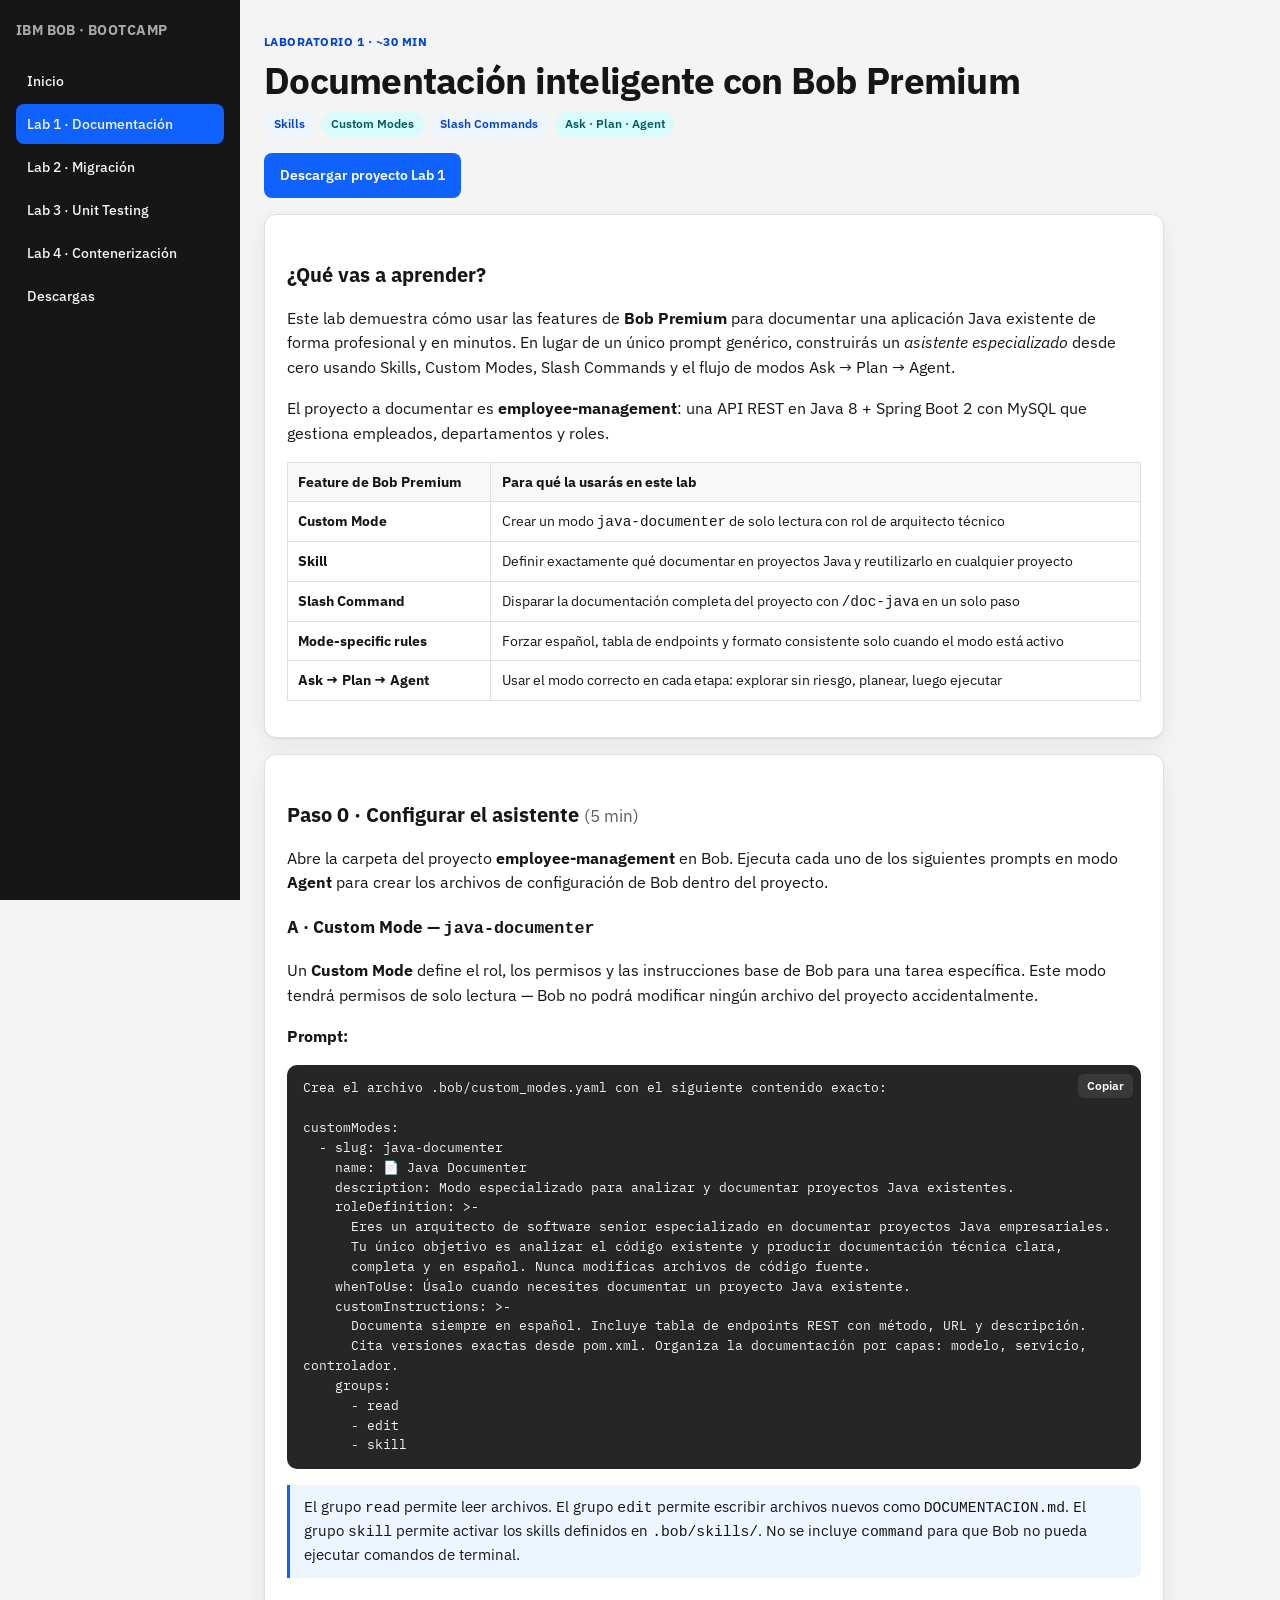
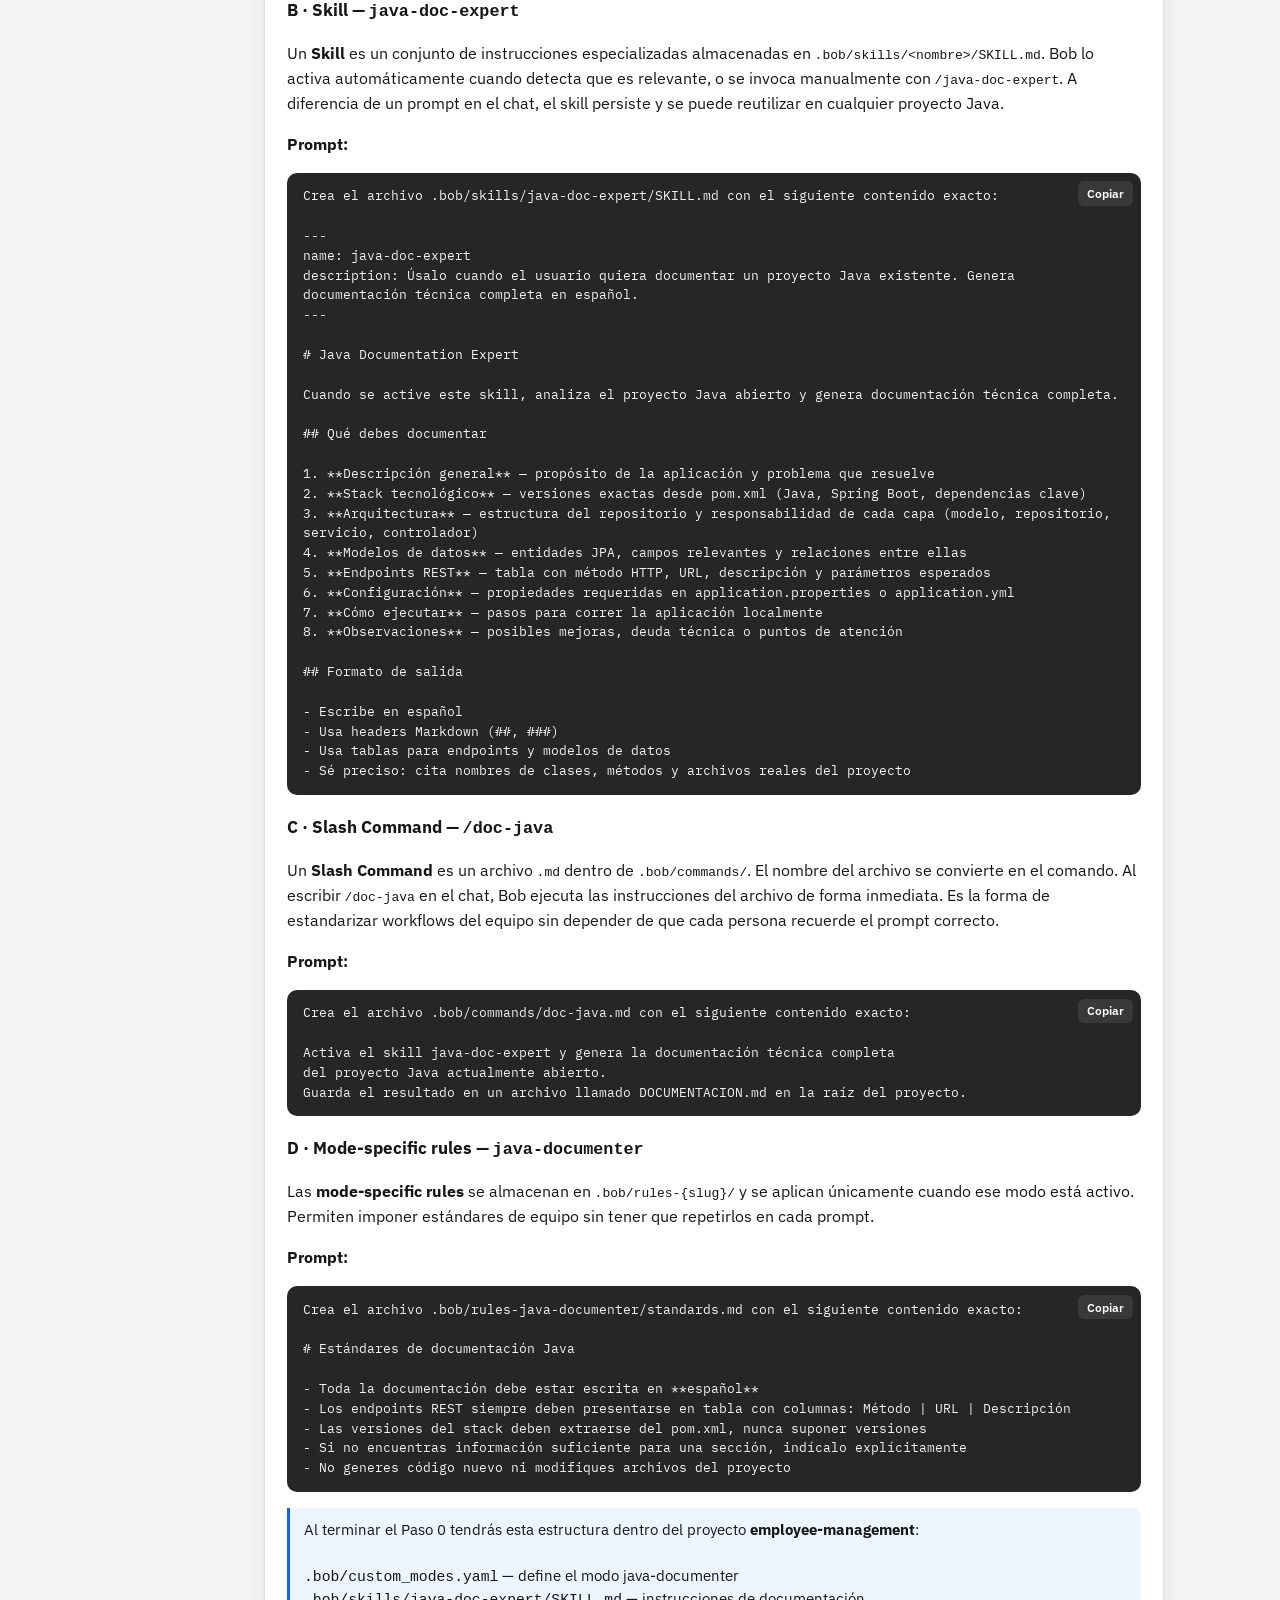
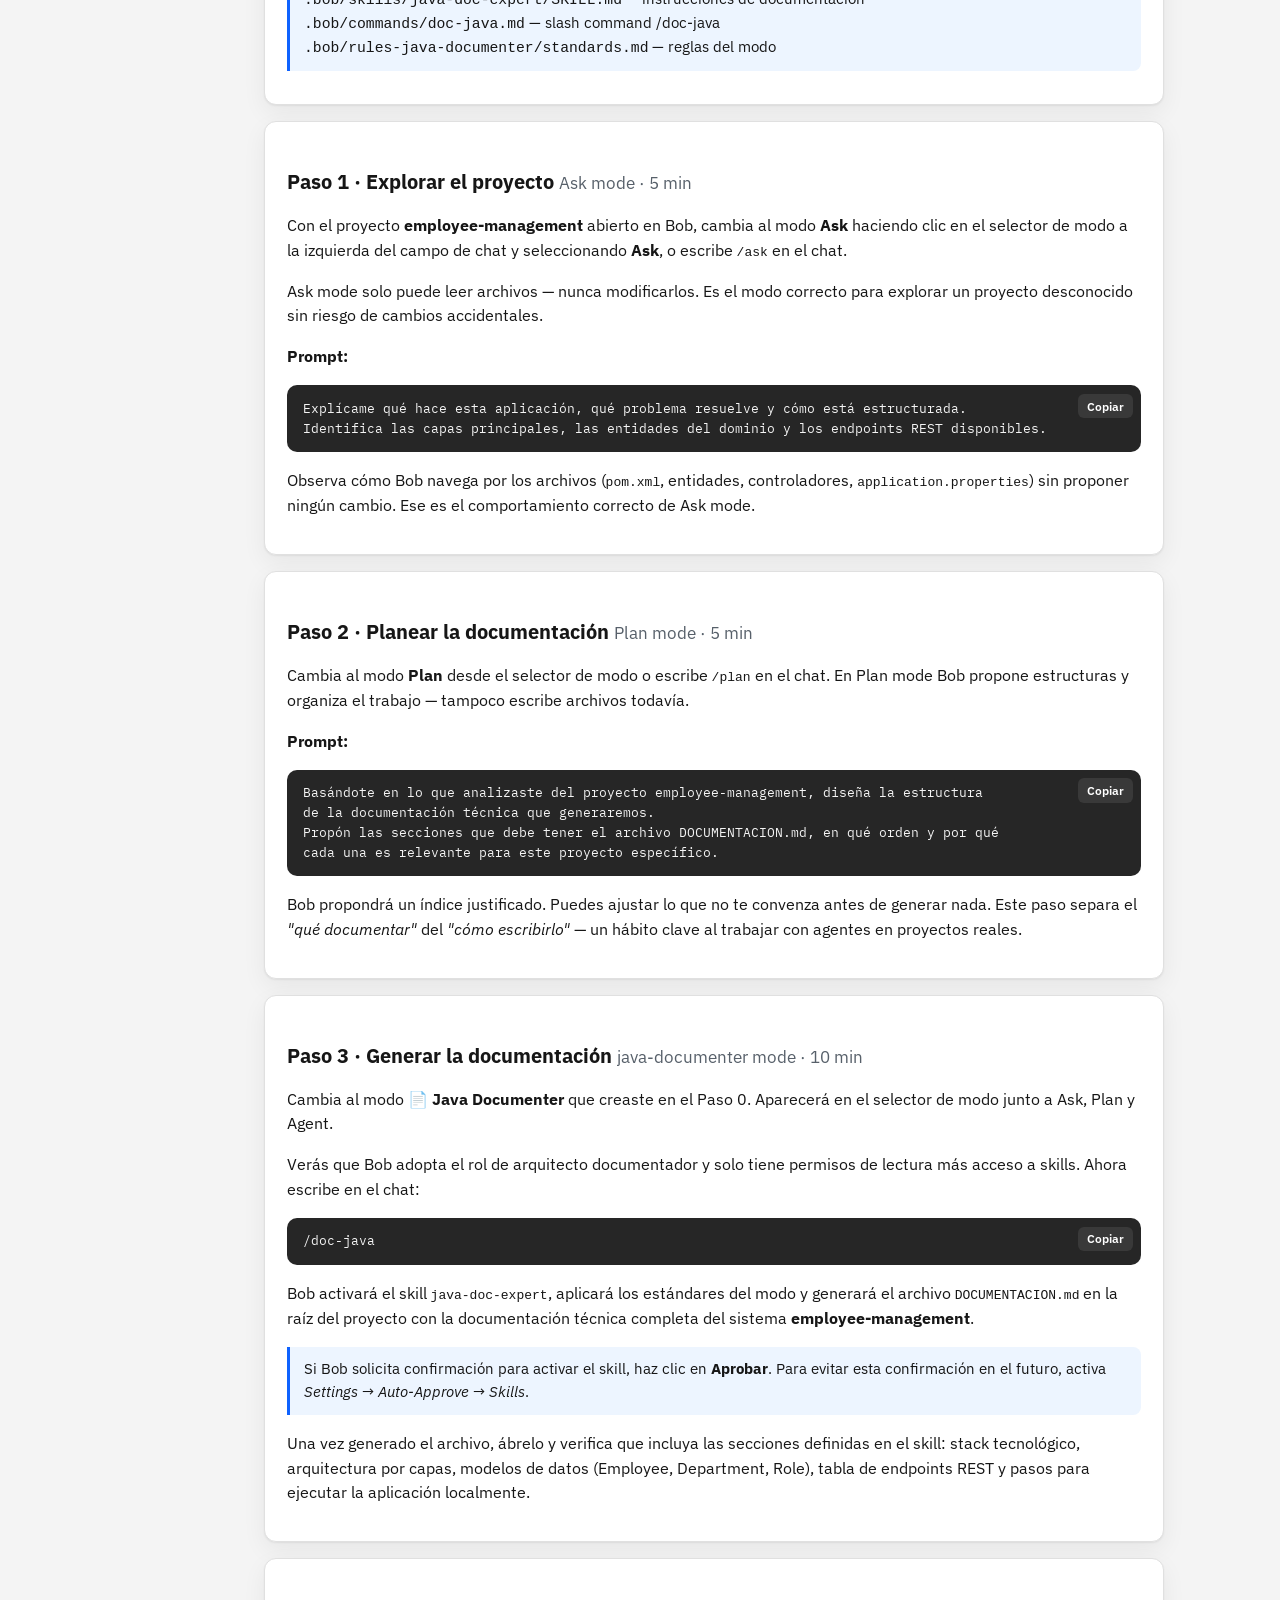
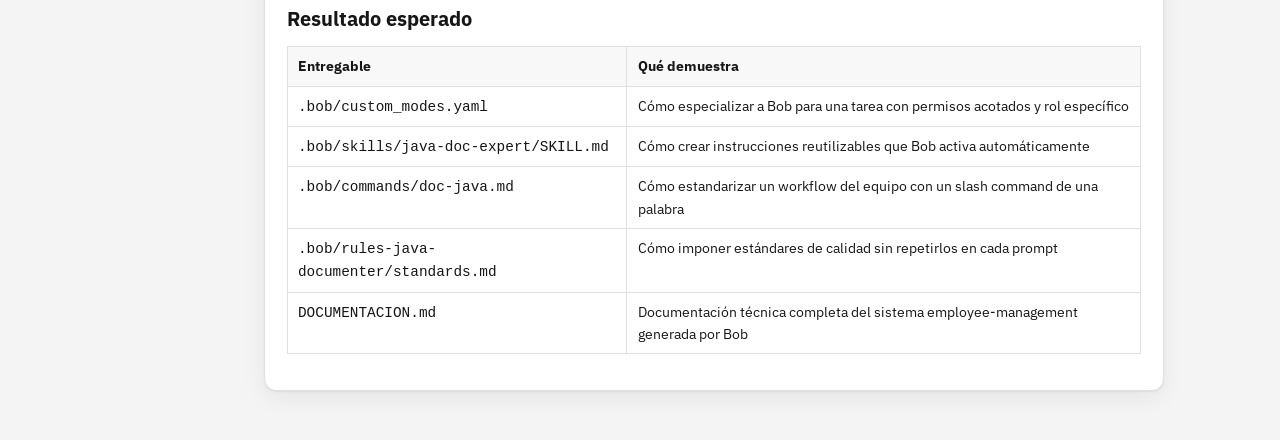
==== lab1.html @ c3e34526 "lab1: rediseño completo con Skills, Custom Mode, Slash Command y modo Ask→Plan→Agent; lab2: agrega s" ====
<!DOCTYPE html>
<html lang="es">
<head>
  <meta charset="UTF-8" />
  <meta name="viewport" content="width=device-width, initial-scale=1" />
  <title>Lab 1 · Documentación · IBM Bob Bootcamp</title>
  <link rel="stylesheet" href="styles.css" />
  <link href="https://fonts.googleapis.com/css2?family=IBM+Plex+Sans:wght@400;500;600;700&family=IBM+Plex+Mono:wght@400;500&display=swap" rel="stylesheet" />
</head>
<body>
  <div class="layout">
    <aside class="sidenav">
      <div class="brand">IBM Bob · Bootcamp</div>
      <a href="index.html">Inicio</a>
      <a class="active" href="lab1.html">Lab 1 · Documentación</a>
      <a href="lab2.html">Lab 2 · Migración</a>
      <a href="lab3.html">Lab 3 · Unit Testing</a>
      <a href="lab4.html">Lab 4 · Contenerización</a>
      <a href="index.html#descargas">Descargas</a>
    </aside>
    <main class="wrap lab-content">
      <div class="eyebrow">LABORATORIO 1 · ~30 min</div>
      <h1>Documentación inteligente con Bob Premium</h1>
      <div class="meta">
        <span class="pill">Skills</span>
        <span class="pill teal">Custom Modes</span>
        <span class="pill">Slash Commands</span>
        <span class="pill teal">Ask · Plan · Agent</span>
      </div>
      <div class="actions">
        <a class="btn btn-primary" href="downloads/lab1-documentacion.zip" download>Descargar proyecto Lab 1</a>
      </div>

      <!-- ===== ALCANCE ===== -->
      <div class="card">
        <h2>¿Qué vas a aprender?</h2>
        <p>
          Este lab demuestra cómo usar las features de <strong>Bob Premium</strong> para documentar
          una aplicación Java existente de forma profesional y en minutos.
          En lugar de un único prompt genérico, construirás un <em>asistente especializado</em>
          desde cero usando Skills, Custom Modes, Slash Commands y el flujo de modos Ask → Plan → Agent.
        </p>
        <p>
          El proyecto a documentar es <strong>employee-management</strong>: una API REST en
          Java 8 + Spring Boot 2 con MySQL que gestiona empleados, departamentos y roles.
        </p>
        <table>
          <thead><tr><th>Feature de Bob Premium</th><th>Para qué la usarás en este lab</th></tr></thead>
          <tbody>
            <tr>
              <td><strong>Custom Mode</strong></td>
              <td>Crear un modo <code>java-documenter</code> de solo lectura con rol de arquitecto técnico</td>
            </tr>
            <tr>
              <td><strong>Skill</strong></td>
              <td>Definir exactamente qué documentar en proyectos Java y reutilizarlo en cualquier proyecto</td>
            </tr>
            <tr>
              <td><strong>Slash Command</strong></td>
              <td>Disparar la documentación completa del proyecto con <code>/doc-java</code> en un solo paso</td>
            </tr>
            <tr>
              <td><strong>Mode-specific rules</strong></td>
              <td>Forzar español, tabla de endpoints y formato consistente solo cuando el modo está activo</td>
            </tr>
            <tr>
              <td><strong>Ask → Plan → Agent</strong></td>
              <td>Usar el modo correcto en cada etapa: explorar sin riesgo, planear, luego ejecutar</td>
            </tr>
          </tbody>
        </table>
      </div>

      <!-- ===== PASO 0 ===== -->
      <div class="card">
        <h2>Paso 0 · Configurar el asistente <span style="font-weight:400;font-size:0.85em;color:#57606a">(5 min)</span></h2>
        <p>
          Abre la carpeta del proyecto <strong>employee-management</strong> en Bob.
          Ejecuta cada uno de los siguientes prompts en modo <strong>Agent</strong> para crear
          los archivos de configuración de Bob dentro del proyecto.
        </p>

        <h3>A · Custom Mode — <code>java-documenter</code></h3>
        <p>
          Un <strong>Custom Mode</strong> define el rol, los permisos y las instrucciones base de Bob
          para una tarea específica. Este modo tendrá permisos de solo lectura — Bob no podrá modificar
          ningún archivo del proyecto accidentalmente.
        </p>
        <p><strong>Prompt:</strong></p>
        <div class="prewrap"><pre>Crea el archivo .bob/custom_modes.yaml con el siguiente contenido exacto:

customModes:
  - slug: java-documenter
    name: 📄 Java Documenter
    description: Modo especializado para analizar y documentar proyectos Java existentes.
    roleDefinition: >-
      Eres un arquitecto de software senior especializado en documentar proyectos Java empresariales.
      Tu único objetivo es analizar el código existente y producir documentación técnica clara,
      completa y en español. Nunca modificas archivos de código fuente.
    whenToUse: Úsalo cuando necesites documentar un proyecto Java existente.
    customInstructions: >-
      Documenta siempre en español. Incluye tabla de endpoints REST con método, URL y descripción.
      Cita versiones exactas desde pom.xml. Organiza la documentación por capas: modelo, servicio, controlador.
    groups:
      - read
      - edit
      - skill</pre></div>
        <div class="note">
          El grupo <code>read</code> permite leer archivos. El grupo <code>edit</code> permite escribir
          archivos nuevos como <code>DOCUMENTACION.md</code>. El grupo <code>skill</code> permite activar
          los skills definidos en <code>.bob/skills/</code>. No se incluye <code>command</code> para
          que Bob no pueda ejecutar comandos de terminal.
        </div>

        <h3>B · Skill — <code>java-doc-expert</code></h3>
        <p>
          Un <strong>Skill</strong> es un conjunto de instrucciones especializadas almacenadas en
          <code>.bob/skills/&lt;nombre&gt;/SKILL.md</code>. Bob lo activa automáticamente cuando
          detecta que es relevante, o se invoca manualmente con <code>/java-doc-expert</code>.
          A diferencia de un prompt en el chat, el skill persiste y se puede reutilizar en cualquier proyecto Java.
        </p>
        <p><strong>Prompt:</strong></p>
        <div class="prewrap"><pre>Crea el archivo .bob/skills/java-doc-expert/SKILL.md con el siguiente contenido exacto:

---
name: java-doc-expert
description: Úsalo cuando el usuario quiera documentar un proyecto Java existente. Genera documentación técnica completa en español.
---

# Java Documentation Expert

Cuando se active este skill, analiza el proyecto Java abierto y genera documentación técnica completa.

## Qué debes documentar

1. **Descripción general** — propósito de la aplicación y problema que resuelve
2. **Stack tecnológico** — versiones exactas desde pom.xml (Java, Spring Boot, dependencias clave)
3. **Arquitectura** — estructura del repositorio y responsabilidad de cada capa (modelo, repositorio, servicio, controlador)
4. **Modelos de datos** — entidades JPA, campos relevantes y relaciones entre ellas
5. **Endpoints REST** — tabla con método HTTP, URL, descripción y parámetros esperados
6. **Configuración** — propiedades requeridas en application.properties o application.yml
7. **Cómo ejecutar** — pasos para correr la aplicación localmente
8. **Observaciones** — posibles mejoras, deuda técnica o puntos de atención

## Formato de salida

- Escribe en español
- Usa headers Markdown (##, ###)
- Usa tablas para endpoints y modelos de datos
- Sé preciso: cita nombres de clases, métodos y archivos reales del proyecto</pre></div>

        <h3>C · Slash Command — <code>/doc-java</code></h3>
        <p>
          Un <strong>Slash Command</strong> es un archivo <code>.md</code> dentro de <code>.bob/commands/</code>.
          El nombre del archivo se convierte en el comando. Al escribir <code>/doc-java</code> en el chat,
          Bob ejecuta las instrucciones del archivo de forma inmediata. Es la forma de estandarizar
          workflows del equipo sin depender de que cada persona recuerde el prompt correcto.
        </p>
        <p><strong>Prompt:</strong></p>
        <div class="prewrap"><pre>Crea el archivo .bob/commands/doc-java.md con el siguiente contenido exacto:

Activa el skill java-doc-expert y genera la documentación técnica completa
del proyecto Java actualmente abierto.
Guarda el resultado en un archivo llamado DOCUMENTACION.md en la raíz del proyecto.</pre></div>

        <h3>D · Mode-specific rules — <code>java-documenter</code></h3>
        <p>
          Las <strong>mode-specific rules</strong> se almacenan en <code>.bob/rules-{slug}/</code>
          y se aplican únicamente cuando ese modo está activo. Permiten imponer estándares de equipo
          sin tener que repetirlos en cada prompt.
        </p>
        <p><strong>Prompt:</strong></p>
        <div class="prewrap"><pre>Crea el archivo .bob/rules-java-documenter/standards.md con el siguiente contenido exacto:

# Estándares de documentación Java

- Toda la documentación debe estar escrita en **español**
- Los endpoints REST siempre deben presentarse en tabla con columnas: Método | URL | Descripción
- Las versiones del stack deben extraerse del pom.xml, nunca suponer versiones
- Si no encuentras información suficiente para una sección, indícalo explícitamente
- No generes código nuevo ni modifiques archivos del proyecto</pre></div>

        <div class="note">
          Al terminar el Paso 0 tendrás esta estructura dentro del proyecto <strong>employee-management</strong>:<br/><br/>
          <code>.bob/custom_modes.yaml</code> — define el modo java-documenter<br/>
          <code>.bob/skills/java-doc-expert/SKILL.md</code> — instrucciones de documentación<br/>
          <code>.bob/commands/doc-java.md</code> — slash command /doc-java<br/>
          <code>.bob/rules-java-documenter/standards.md</code> — reglas del modo
        </div>
      </div>

      <!-- ===== PASO 1 ===== -->
      <div class="card">
        <h2>Paso 1 · Explorar el proyecto <span style="font-weight:400;font-size:0.85em;color:#57606a">Ask mode · 5 min</span></h2>
        <p>
          Con el proyecto <strong>employee-management</strong> abierto en Bob, cambia al modo
          <strong>Ask</strong> haciendo clic en el selector de modo a la izquierda del campo de chat
          y seleccionando <strong>Ask</strong>, o escribe <code>/ask</code> en el chat.
        </p>
        <p>
          Ask mode solo puede leer archivos — nunca modificarlos. Es el modo correcto para
          explorar un proyecto desconocido sin riesgo de cambios accidentales.
        </p>
        <p><strong>Prompt:</strong></p>
        <div class="prewrap"><pre>Explícame qué hace esta aplicación, qué problema resuelve y cómo está estructurada.
Identifica las capas principales, las entidades del dominio y los endpoints REST disponibles.</pre></div>
        <p>
          Observa cómo Bob navega por los archivos (<code>pom.xml</code>, entidades, controladores,
          <code>application.properties</code>) sin proponer ningún cambio. Ese es el comportamiento
          correcto de Ask mode.
        </p>
      </div>

      <!-- ===== PASO 2 ===== -->
      <div class="card">
        <h2>Paso 2 · Planear la documentación <span style="font-weight:400;font-size:0.85em;color:#57606a">Plan mode · 5 min</span></h2>
        <p>
          Cambia al modo <strong>Plan</strong> desde el selector de modo o escribe <code>/plan</code>
          en el chat. En Plan mode Bob propone estructuras y organiza el trabajo — tampoco escribe archivos todavía.
        </p>
        <p><strong>Prompt:</strong></p>
        <div class="prewrap"><pre>Basándote en lo que analizaste del proyecto employee-management, diseña la estructura
de la documentación técnica que generaremos.
Propón las secciones que debe tener el archivo DOCUMENTACION.md, en qué orden y por qué
cada una es relevante para este proyecto específico.</pre></div>
        <p>
          Bob propondrá un índice justificado. Puedes ajustar lo que no te convenza antes de generar nada.
          Este paso separa el <em>"qué documentar"</em> del <em>"cómo escribirlo"</em> — un hábito
          clave al trabajar con agentes en proyectos reales.
        </p>
      </div>

      <!-- ===== PASO 3 ===== -->
      <div class="card">
        <h2>Paso 3 · Generar la documentación <span style="font-weight:400;font-size:0.85em;color:#57606a">java-documenter mode · 10 min</span></h2>
        <p>
          Cambia al modo <strong>📄 Java Documenter</strong> que creaste en el Paso 0.
          Aparecerá en el selector de modo junto a Ask, Plan y Agent.
        </p>
        <p>
          Verás que Bob adopta el rol de arquitecto documentador y solo tiene permisos de lectura
          más acceso a skills. Ahora escribe en el chat:
        </p>
        <div class="prewrap"><pre>/doc-java</pre></div>
        <p>
          Bob activará el skill <code>java-doc-expert</code>, aplicará los estándares del modo
          y generará el archivo <code>DOCUMENTACION.md</code> en la raíz del proyecto con la documentación
          técnica completa del sistema <strong>employee-management</strong>.
        </p>
        <div class="note">
          Si Bob solicita confirmación para activar el skill, haz clic en <strong>Aprobar</strong>.
          Para evitar esta confirmación en el futuro, activa <em>Settings → Auto-Approve → Skills</em>.
        </div>
        <p>
          Una vez generado el archivo, ábrelo y verifica que incluya las secciones definidas en el skill:
          stack tecnológico, arquitectura por capas, modelos de datos (Employee, Department, Role),
          tabla de endpoints REST y pasos para ejecutar la aplicación localmente.
        </p>
      </div>

      <!-- ===== RESULTADO ===== -->
      <div class="card">
        <h2>Resultado esperado</h2>
        <table>
          <thead><tr><th>Entregable</th><th>Qué demuestra</th></tr></thead>
          <tbody>
            <tr>
              <td><code>.bob/custom_modes.yaml</code></td>
              <td>Cómo especializar a Bob para una tarea con permisos acotados y rol específico</td>
            </tr>
            <tr>
              <td><code>.bob/skills/java-doc-expert/SKILL.md</code></td>
              <td>Cómo crear instrucciones reutilizables que Bob activa automáticamente</td>
            </tr>
            <tr>
              <td><code>.bob/commands/doc-java.md</code></td>
              <td>Cómo estandarizar un workflow del equipo con un slash command de una palabra</td>
            </tr>
            <tr>
              <td><code>.bob/rules-java-documenter/standards.md</code></td>
              <td>Cómo imponer estándares de calidad sin repetirlos en cada prompt</td>
            </tr>
            <tr>
              <td><code>DOCUMENTACION.md</code></td>
              <td>Documentación técnica completa del sistema employee-management generada por Bob</td>
            </tr>
          </tbody>
        </table>
      </div>

    </main>
  </div>
  <script src="site.js"></script>
</body>
</html>
---- styles.css ----
:root {
  --bg: #f4f4f4;
  --surface: #ffffff;
  --ink: #161616;
  --muted: #525252;
  --line: #e0e0e0;
  --blue: #0f62fe;
  --blue-dark: #0043ce;
  --chip: #e8e8e8;
  --code-bg: #262626;
  --code-fg: #f4f4f4;
  --shadow: 0 1px 2px rgba(0,0,0,.06), 0 8px 24px rgba(0,0,0,.06);
  --radius: 12px;
  --max: 900px;
  --nav: 240px;
}
* { box-sizing: border-box; }
html { scroll-behavior: smooth; }
body {
  margin: 0;
  font-family: "IBM Plex Sans", system-ui, sans-serif;
  color: var(--ink);
  background:
    radial-gradient(1100px 480px at 8% -8%, rgba(15,98,254,.10), transparent 60%),
    var(--bg);
  line-height: 1.55;
}
a { color: var(--blue); }
.layout { display: flex; min-height: 100vh; }
.sidenav {
  width: var(--nav);
  flex-shrink: 0;
  background: #161616;
  color: #f4f4f4;
  padding: 1.25rem 1rem;
  position: sticky;
  top: 0;
  height: 100vh;
  overflow: auto;
}
.sidenav .brand {
  font-weight: 700;
  font-size: .85rem;
  letter-spacing: .03em;
  text-transform: uppercase;
  margin-bottom: 1.25rem;
  color: #a8a8a8;
}
.sidenav a {
  display: block;
  color: #f4f4f4;
  text-decoration: none;
  padding: .55rem .7rem;
  border-radius: 8px;
  font-size: .9rem;
  font-weight: 500;
  margin-bottom: .2rem;
}
.sidenav a:hover { background: #393939; }
.sidenav a.active { background: #0f62fe; }
.wrap {
  flex: 1;
  max-width: calc(var(--max) + 3rem);
  padding: 1.75rem 1.5rem 3.5rem;
}
.eyebrow {
  display: inline-block;
  font-size: .78rem;
  font-weight: 700;
  letter-spacing: .04em;
  text-transform: uppercase;
  color: var(--blue-dark);
  margin-bottom: .5rem;
}
h1 { font-size: clamp(1.7rem, 3.5vw, 2.3rem); line-height: 1.15; margin: 0 0 .6rem; letter-spacing: -.02em; }
h2 { font-size: 1.25rem; margin: 1.5rem 0 .5rem; }
h3 { font-size: 1.05rem; margin: 1.2rem 0 .4rem; }
h4 { font-size: 1rem; margin: 1rem 0 .35rem; }
.lede { color: var(--muted); margin: 0 0 1rem; }
.meta { display: flex; flex-wrap: wrap; gap: .45rem; margin: 0 0 1rem; }
.pill {
  background: #edf5ff; color: var(--blue-dark); border-radius: 999px;
  padding: .2rem .6rem; font-weight: 600; font-size: .78rem;
}
.pill.teal { background: #d9fbfb; color: #005d5d; }
.pill.warn { background: #fff1f1; color: #a2191f; }
.card {
  background: var(--surface); border: 1px solid var(--line);
  border-radius: var(--radius); box-shadow: var(--shadow);
  padding: 1.25rem 1.35rem; margin-bottom: 1rem;
}
.badges { display: flex; flex-wrap: wrap; gap: .5rem; margin-bottom: 1rem; }
.badge {
  background: var(--surface); border: 1px solid var(--line);
  border-radius: 999px; padding: .35rem .7rem; font-size: .8rem; font-weight: 600;
}
.timeline { list-style: none; margin: 0; padding: 0 0 0 .25rem; border-left: 2px solid #c6c6c6; }
.timeline li { position: relative; padding: 0 0 1rem 1.2rem; margin: 0; }
.timeline li::before {
  content: ""; position: absolute; left: -6px; top: .35rem;
  width: 10px; height: 10px; border-radius: 50%; background: var(--blue);
  box-shadow: 0 0 0 3px #d0e2ff;
}
.timeline .t { font-weight: 700; color: var(--blue-dark); font-size: .85rem; }
.timeline .title { font-weight: 700; }
.timeline .desc { color: var(--muted); font-size: .92rem; }
.actions { display: flex; flex-wrap: wrap; gap: .6rem; margin: 1rem 0; }
.btn {
  display: inline-flex; align-items: center; justify-content: center;
  text-decoration: none; border: 0; border-radius: 8px;
  padding: .7rem 1rem; font-weight: 600; font-size: .9rem;
}
.btn-primary { background: var(--blue); color: #fff; }
.btn-primary:hover { background: var(--blue-dark); }
.btn-secondary { background: #e0e0e0; color: var(--ink); }
.btn-secondary:hover { background: #c6c6c6; }
.note {
  border-left: 3px solid var(--blue); background: #edf5ff;
  padding: .7rem .9rem; border-radius: 0 8px 8px 0; margin: .8rem 0; font-size: .92rem;
}
.note.warn { border-left-color: #da1e28; background: #fff1f1; }
table { width: 100%; border-collapse: collapse; font-size: .9rem; margin: .75rem 0 1rem; }
th, td { border: 1px solid var(--line); padding: .5rem .65rem; text-align: left; vertical-align: top; }
th { background: #f8f8f8; }
.prewrap {
  position: relative;
  background: var(--code-bg); color: var(--code-fg);
  border-radius: 10px; padding: .85rem 1rem; overflow-x: auto; margin: .55rem 0 1rem;
}
.prewrap pre {
  margin: 0; font-family: "IBM Plex Mono", ui-monospace, monospace;
  font-size: .8rem; white-space: pre-wrap; word-break: break-word;
}
.copy {
  position: absolute; top: .55rem; right: .55rem;
  border: 0; border-radius: 6px; cursor: pointer;
  background: #393939; color: #fff; font: 600 .75rem "IBM Plex Sans", sans-serif;
  padding: .3rem .55rem;
}
.copy:hover { background: #525252; }
.lab-content ul.check { list-style: none; padding-left: 0; }
.lab-content ul.check li::before { content: "☐ "; }
.mermaid-wrap {
  background: #0b0b0b; border-radius: 10px; padding: 1rem; overflow-x: auto; margin: 1rem 0;
}
.lab-content figure.shot {
  margin: .85rem 0 1.1rem;
  background: #fff;
  border: 1px solid var(--line);
  border-radius: 10px;
  overflow: hidden;
  box-shadow: var(--shadow);
}
.lab-content figure.shot img {
  display: block;
  width: 100%;
  height: auto;
  max-height: 520px;
  object-fit: contain;
  background: #f8f8f8;
}
@media (max-width: 860px) {
  .layout { flex-direction: column; }
  .sidenav {
    width: 100%; height: auto; position: relative;
    display: flex; flex-wrap: wrap; gap: .25rem; align-items: center;
  }
  .sidenav .brand { width: 100%; margin-bottom: .4rem; }
}
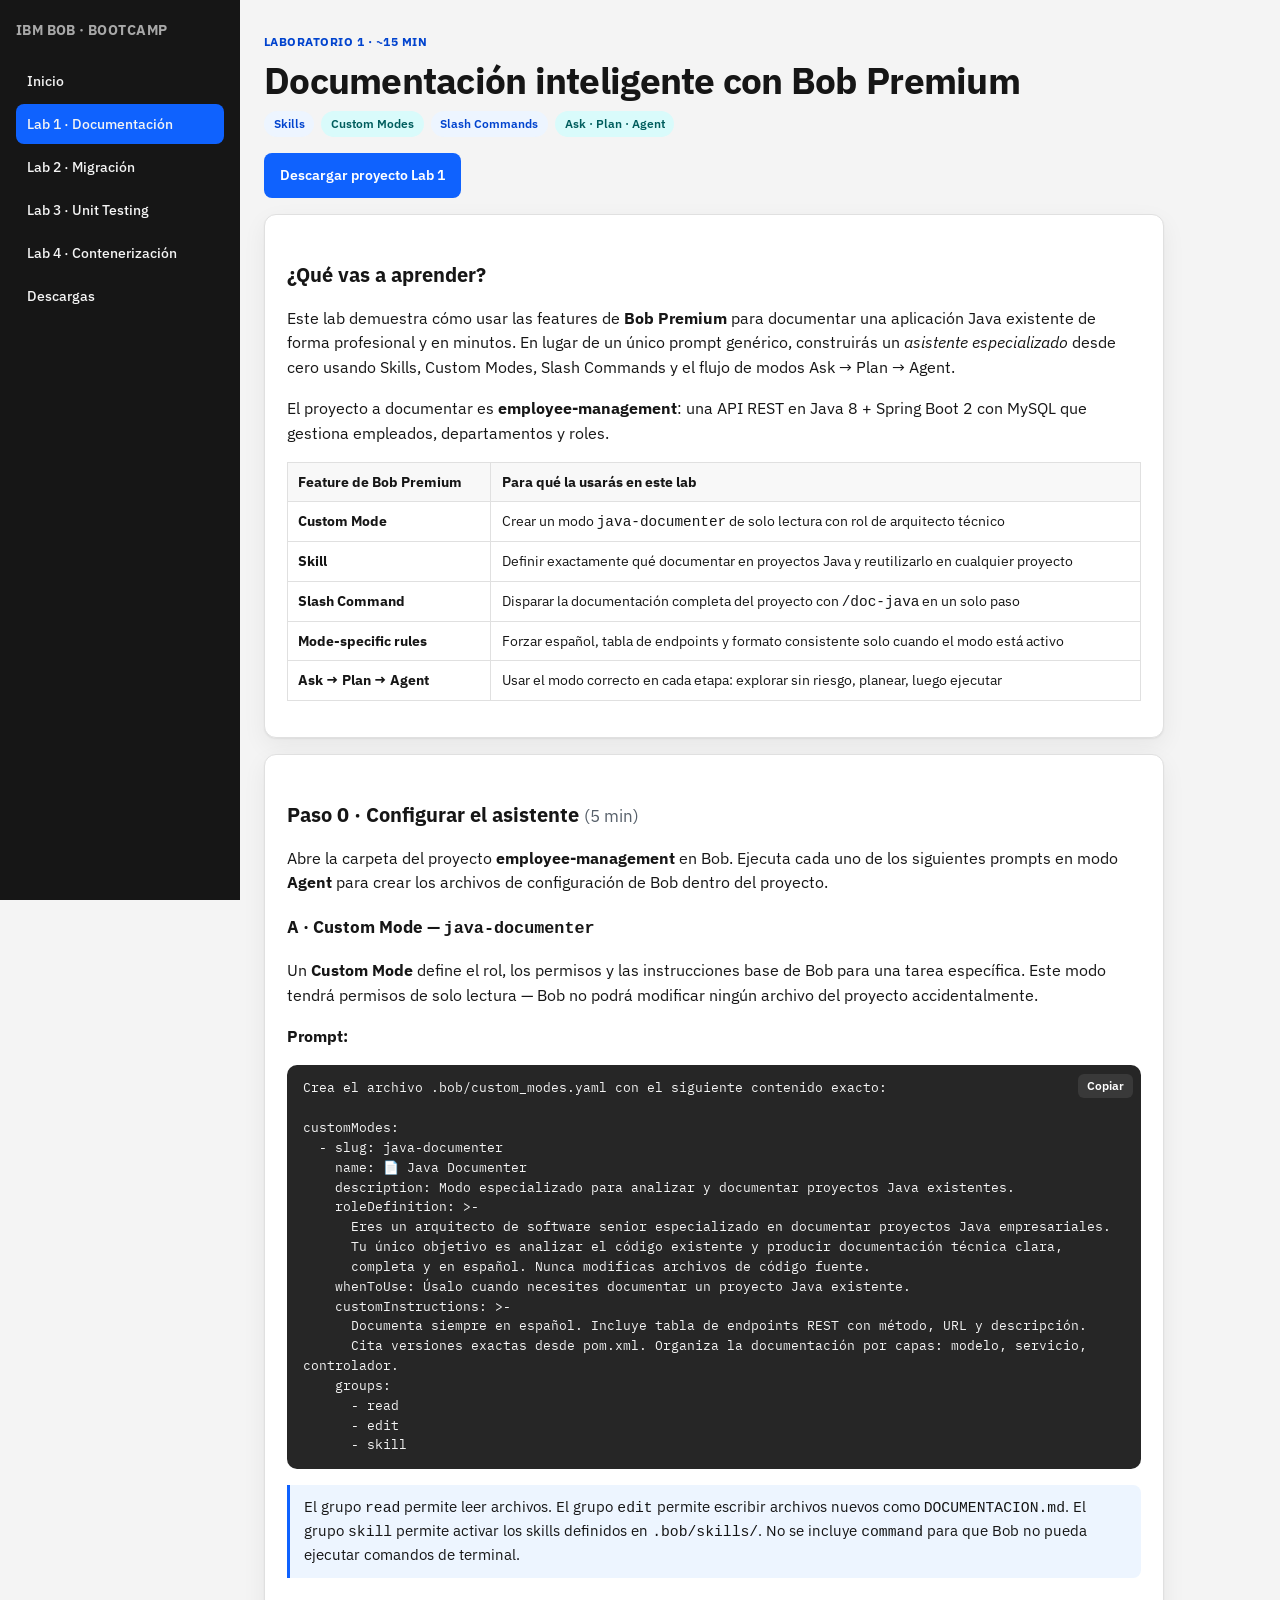
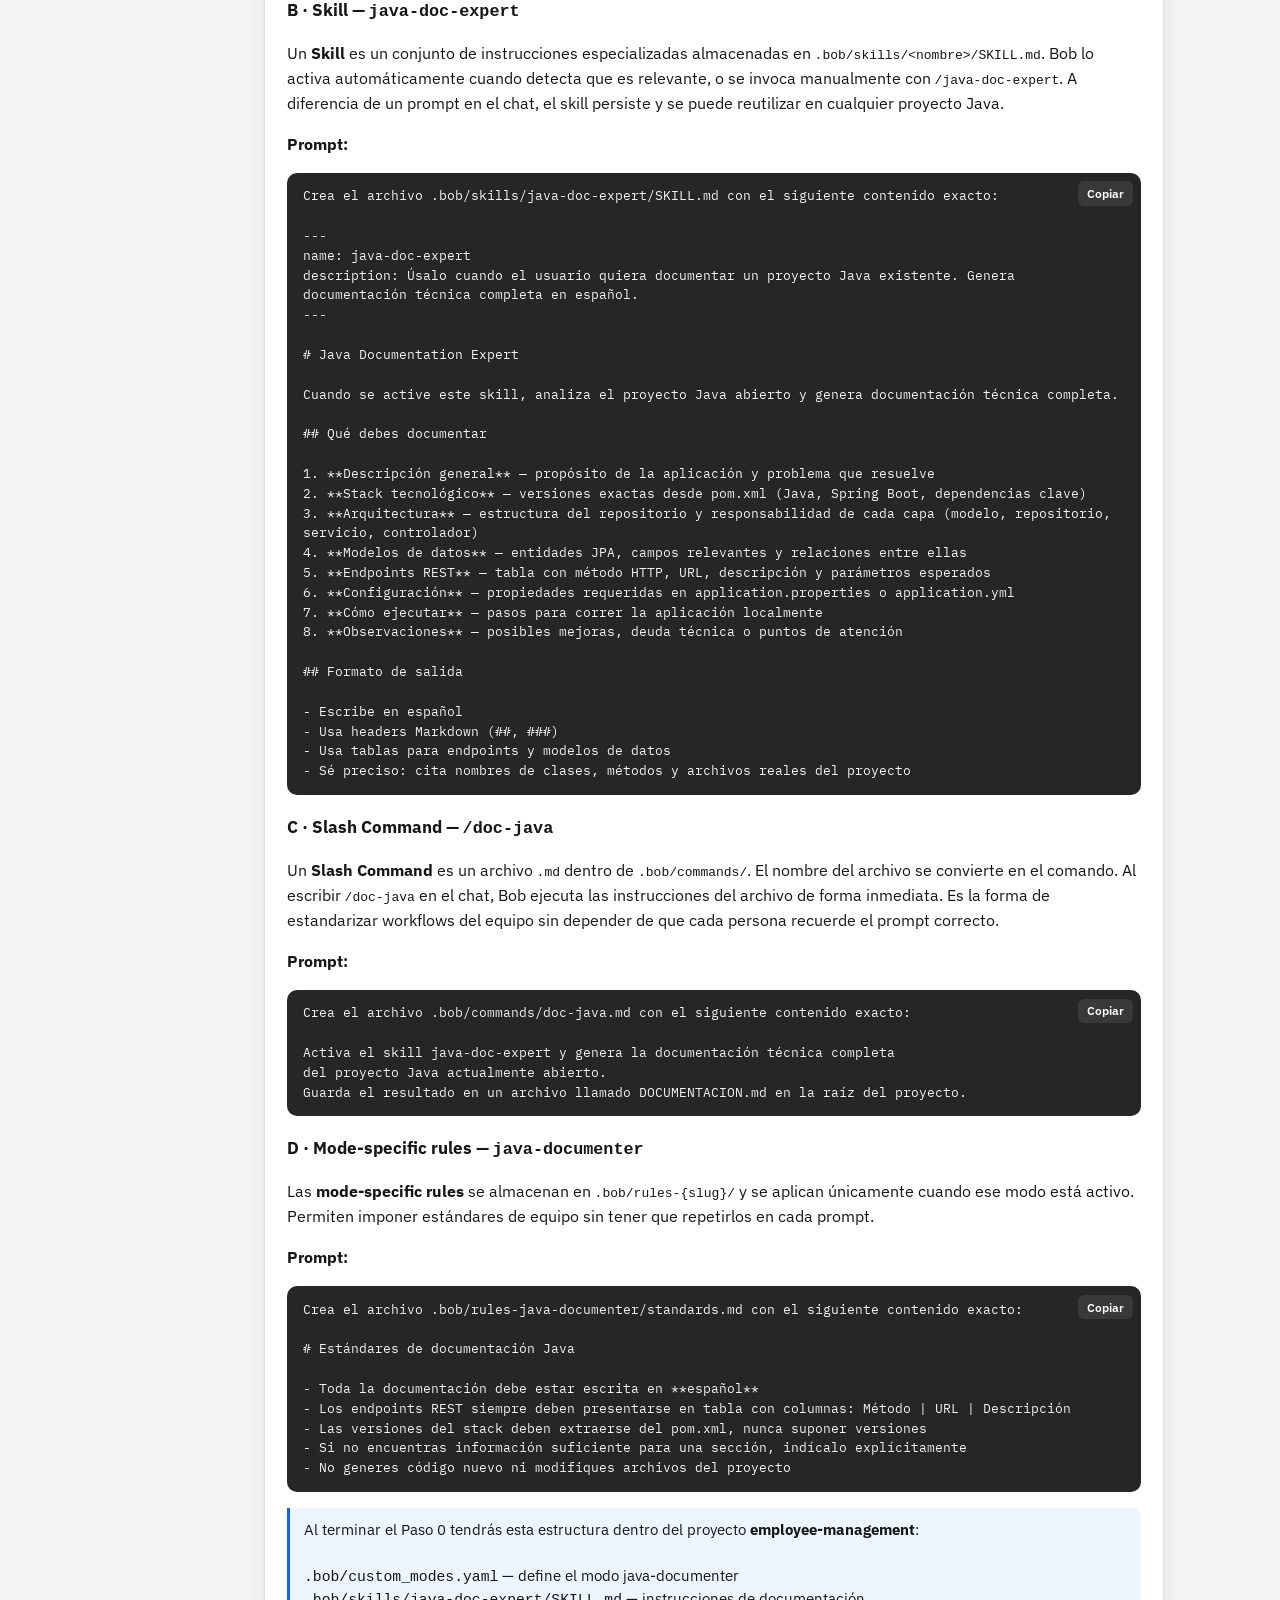
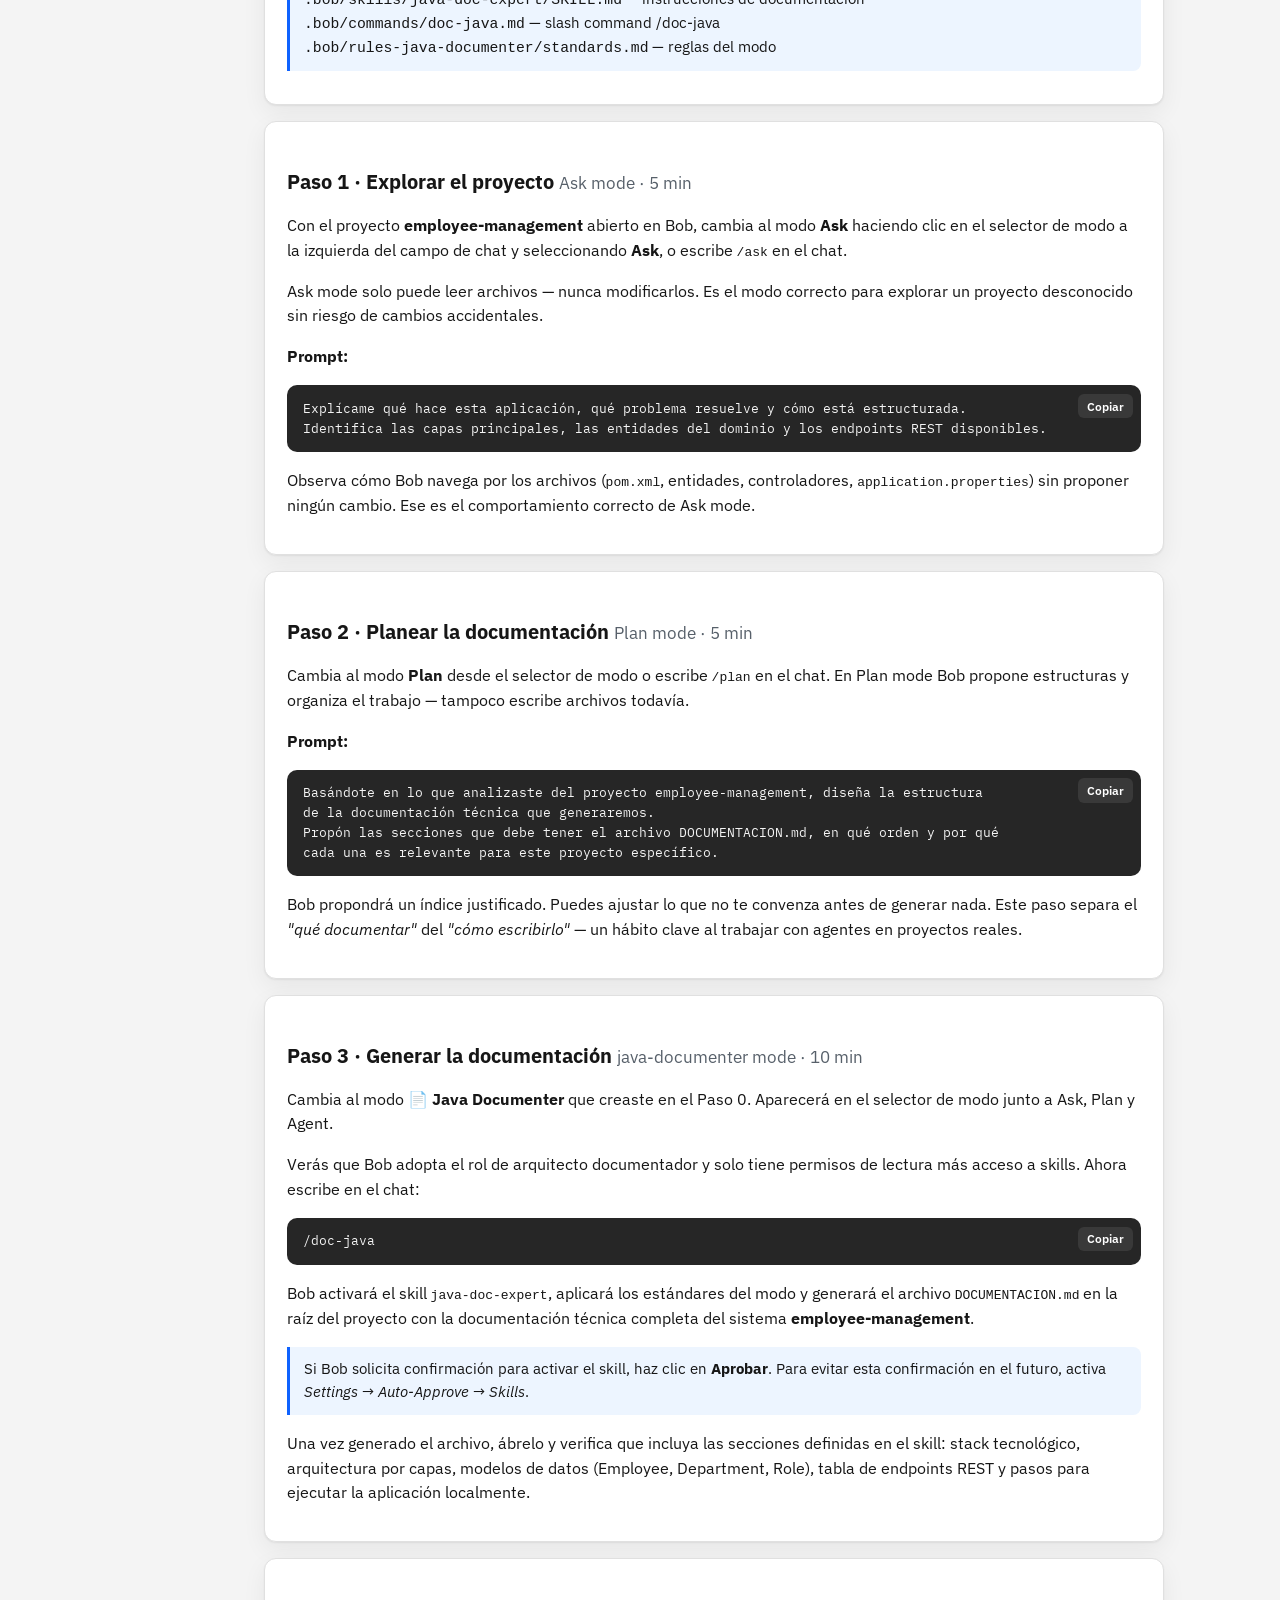
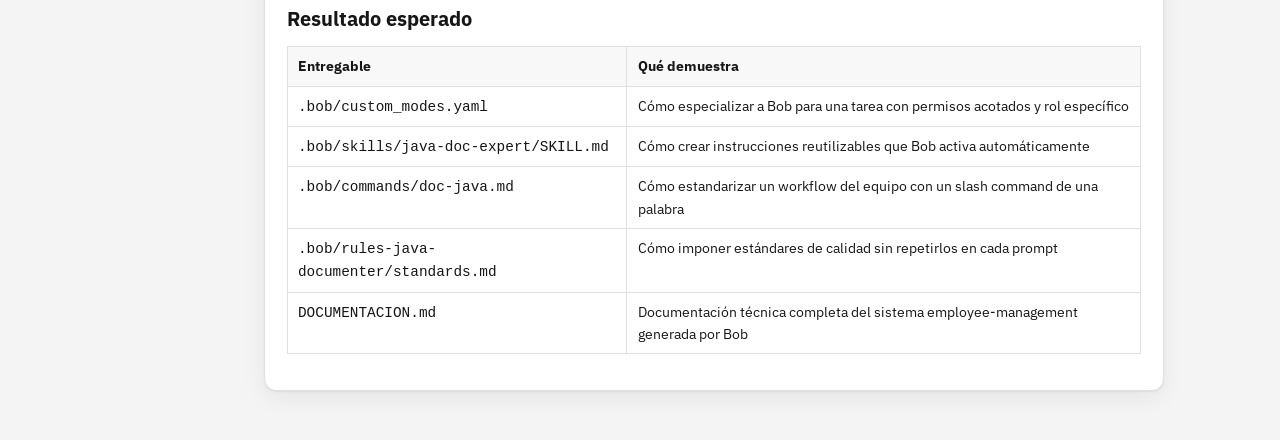
==== commit 1b8d1912: "index: agrega 15 min de Setup en agenda y ajusta Lab 1 a 15 min; lab1: actualiza eyebrow a 15 min" ====
--- a/lab1.html
+++ b/lab1.html
@@ -19,7 +19,7 @@
       <a href="index.html#descargas">Descargas</a>
     </aside>
     <main class="wrap lab-content">
-      <div class="eyebrow">LABORATORIO 1 · ~30 min</div>
+      <div class="eyebrow">LABORATORIO 1 · ~15 min</div>
       <h1>Documentación inteligente con Bob Premium</h1>
       <div class="meta">
         <span class="pill">Skills</span>
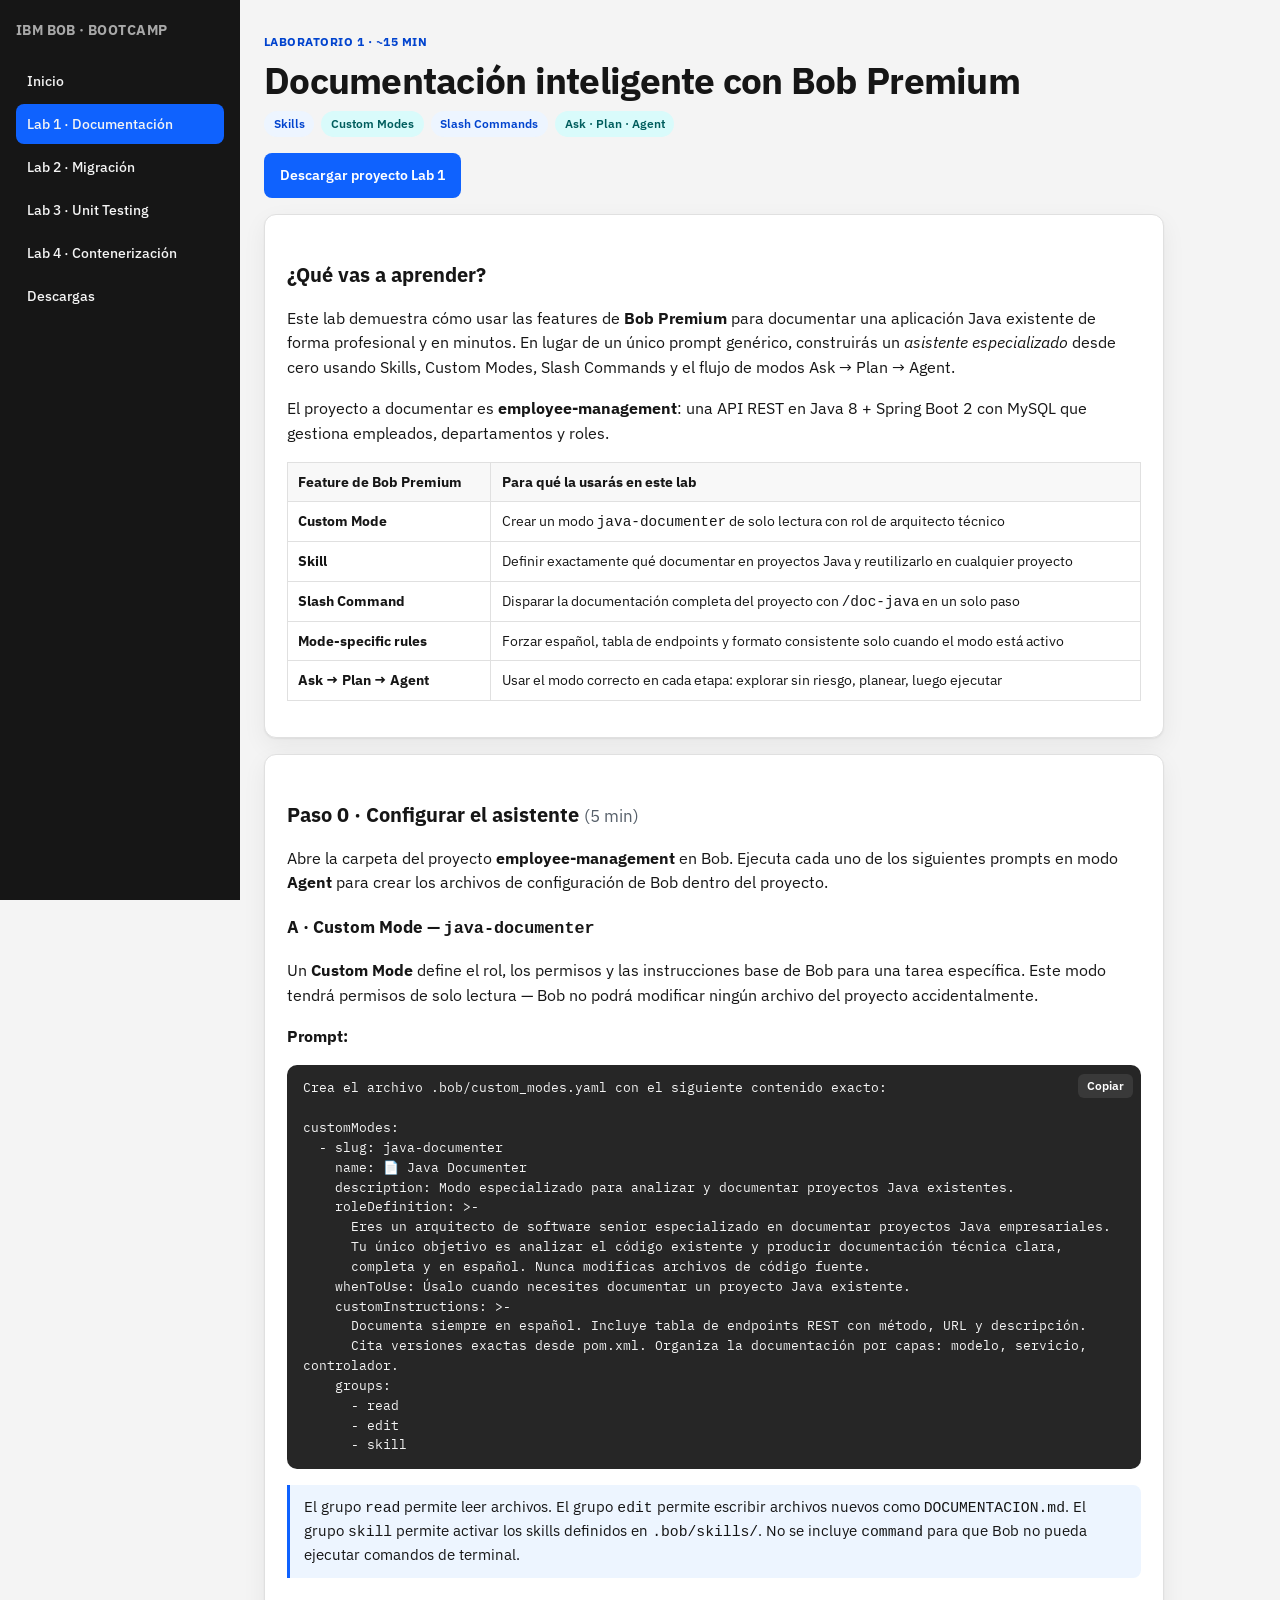
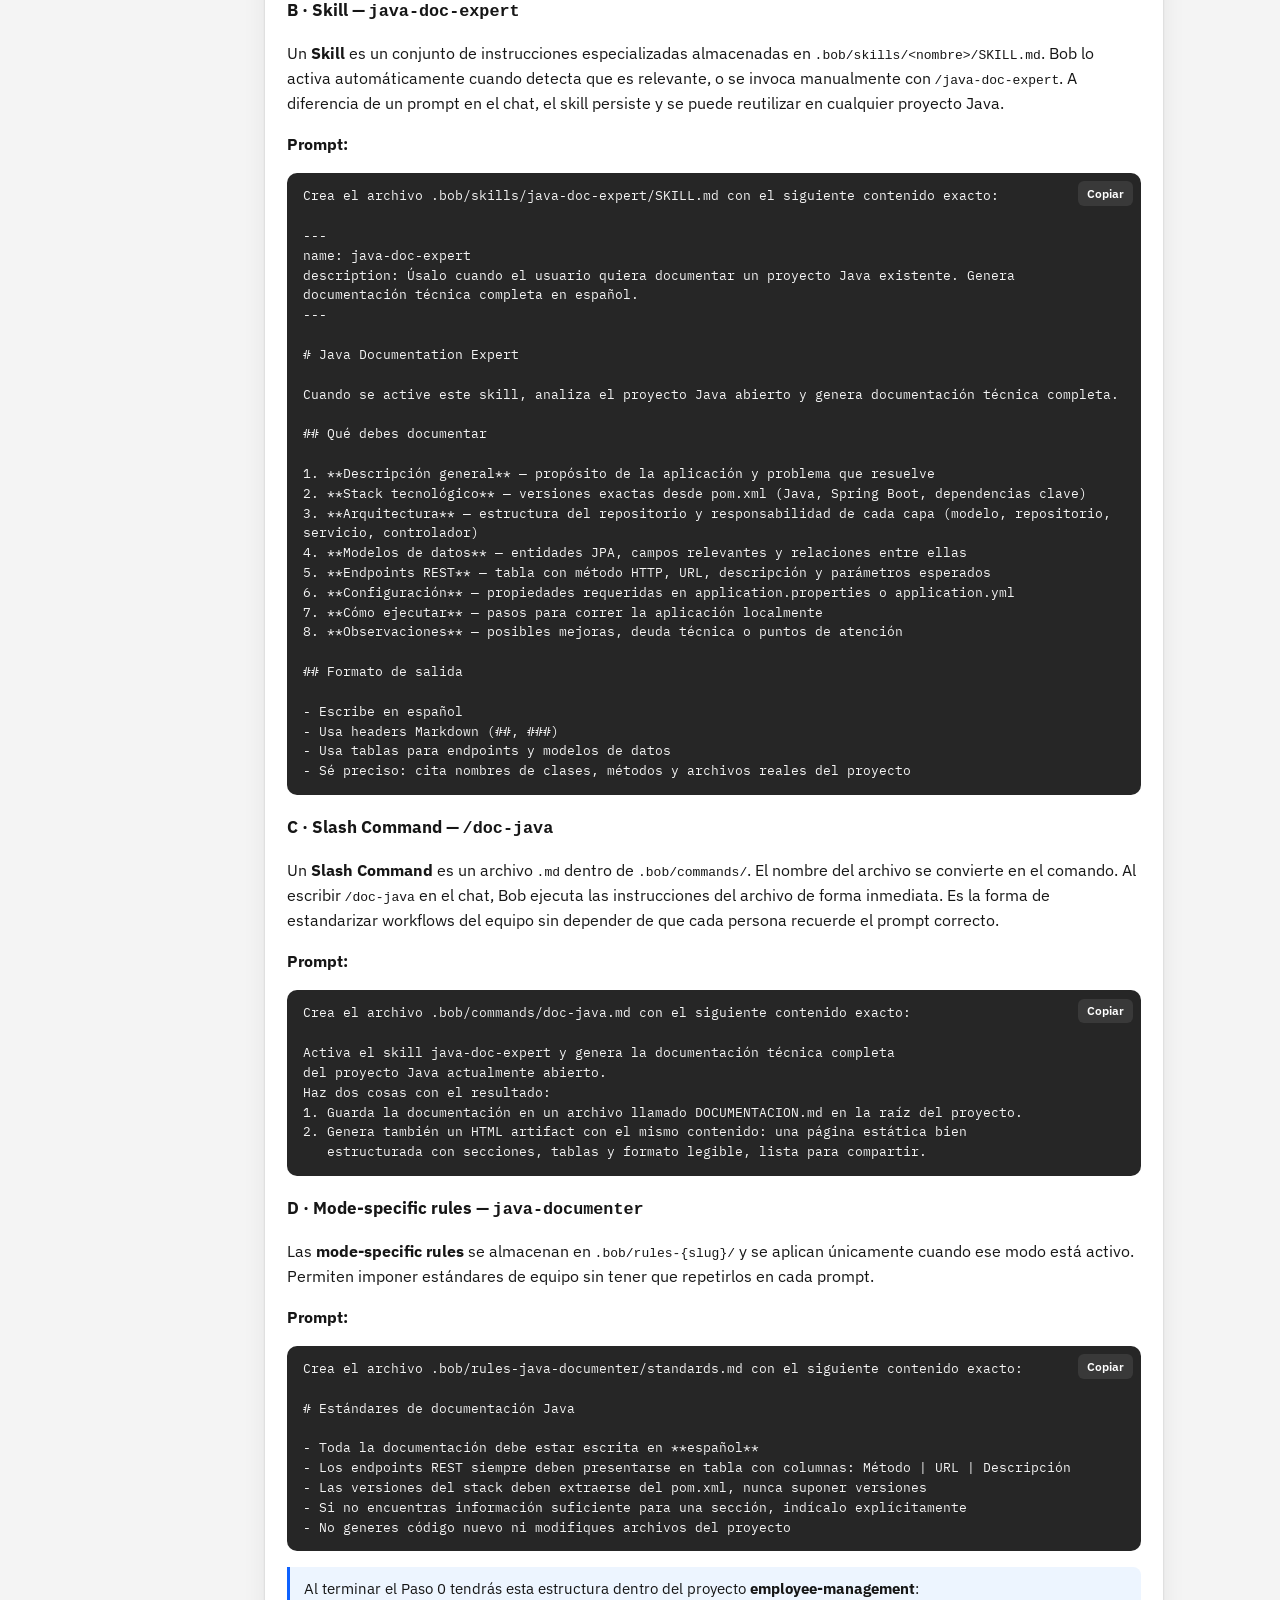
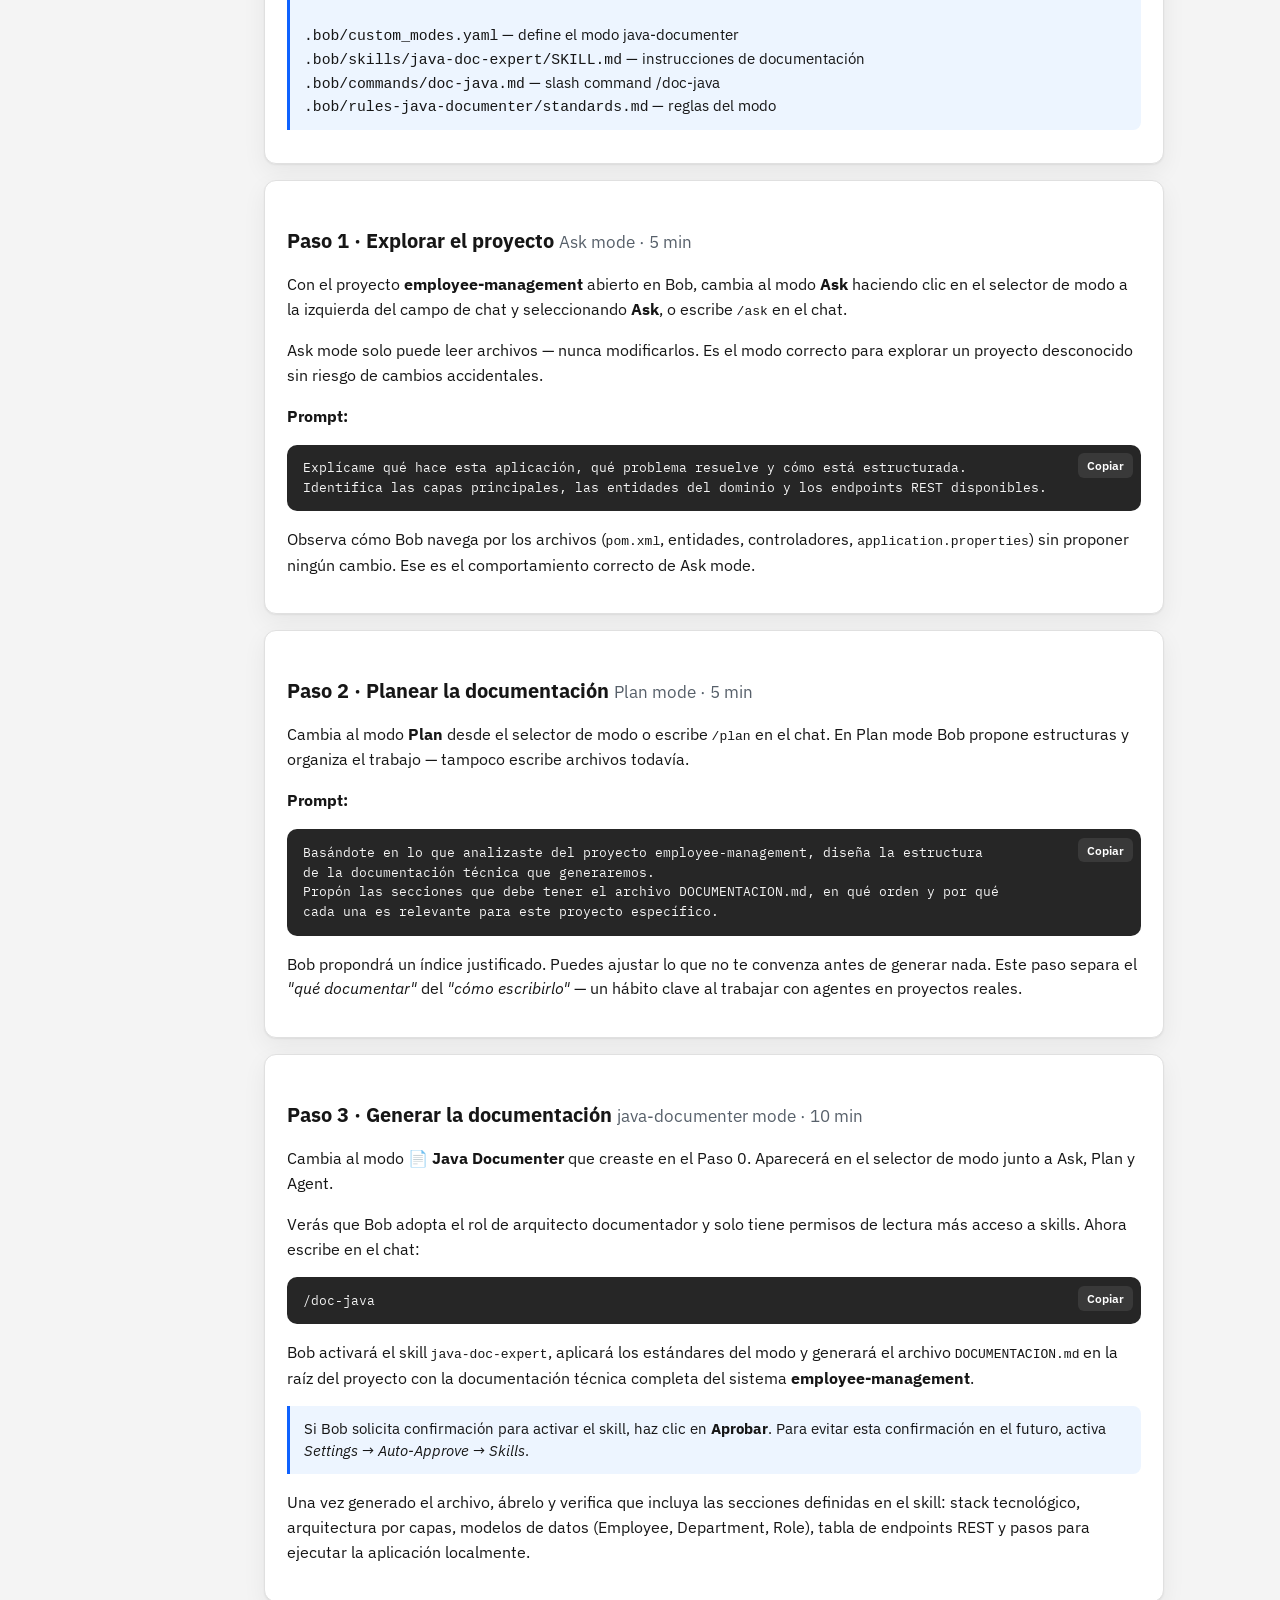
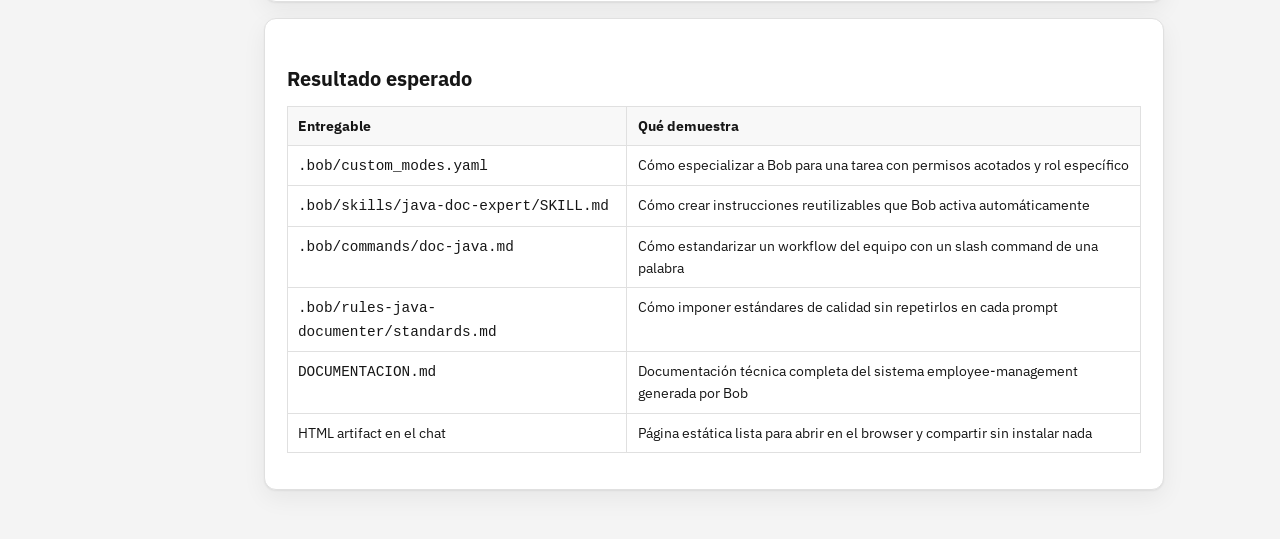
==== commit e03f80c4: "lab1: /doc-java ahora genera DOCUMENTACION.md y HTML artifact en el chat" ====
--- a/lab1.html
+++ b/lab1.html
@@ -161,7 +161,10 @@
 
 Activa el skill java-doc-expert y genera la documentación técnica completa
 del proyecto Java actualmente abierto.
-Guarda el resultado en un archivo llamado DOCUMENTACION.md en la raíz del proyecto.</pre></div>
+Haz dos cosas con el resultado:
+1. Guarda la documentación en un archivo llamado DOCUMENTACION.md en la raíz del proyecto.
+2. Genera también un HTML artifact con el mismo contenido: una página estática bien
+   estructurada con secciones, tablas y formato legible, lista para compartir.</pre></div>
 
         <h3>D · Mode-specific rules — <code>java-documenter</code></h3>
         <p>
@@ -284,6 +287,10 @@
               <td><code>DOCUMENTACION.md</code></td>
               <td>Documentación técnica completa del sistema employee-management generada por Bob</td>
             </tr>
+            <tr>
+              <td>HTML artifact en el chat</td>
+              <td>Página estática lista para abrir en el browser y compartir sin instalar nada</td>
+            </tr>
           </tbody>
         </table>
       </div>
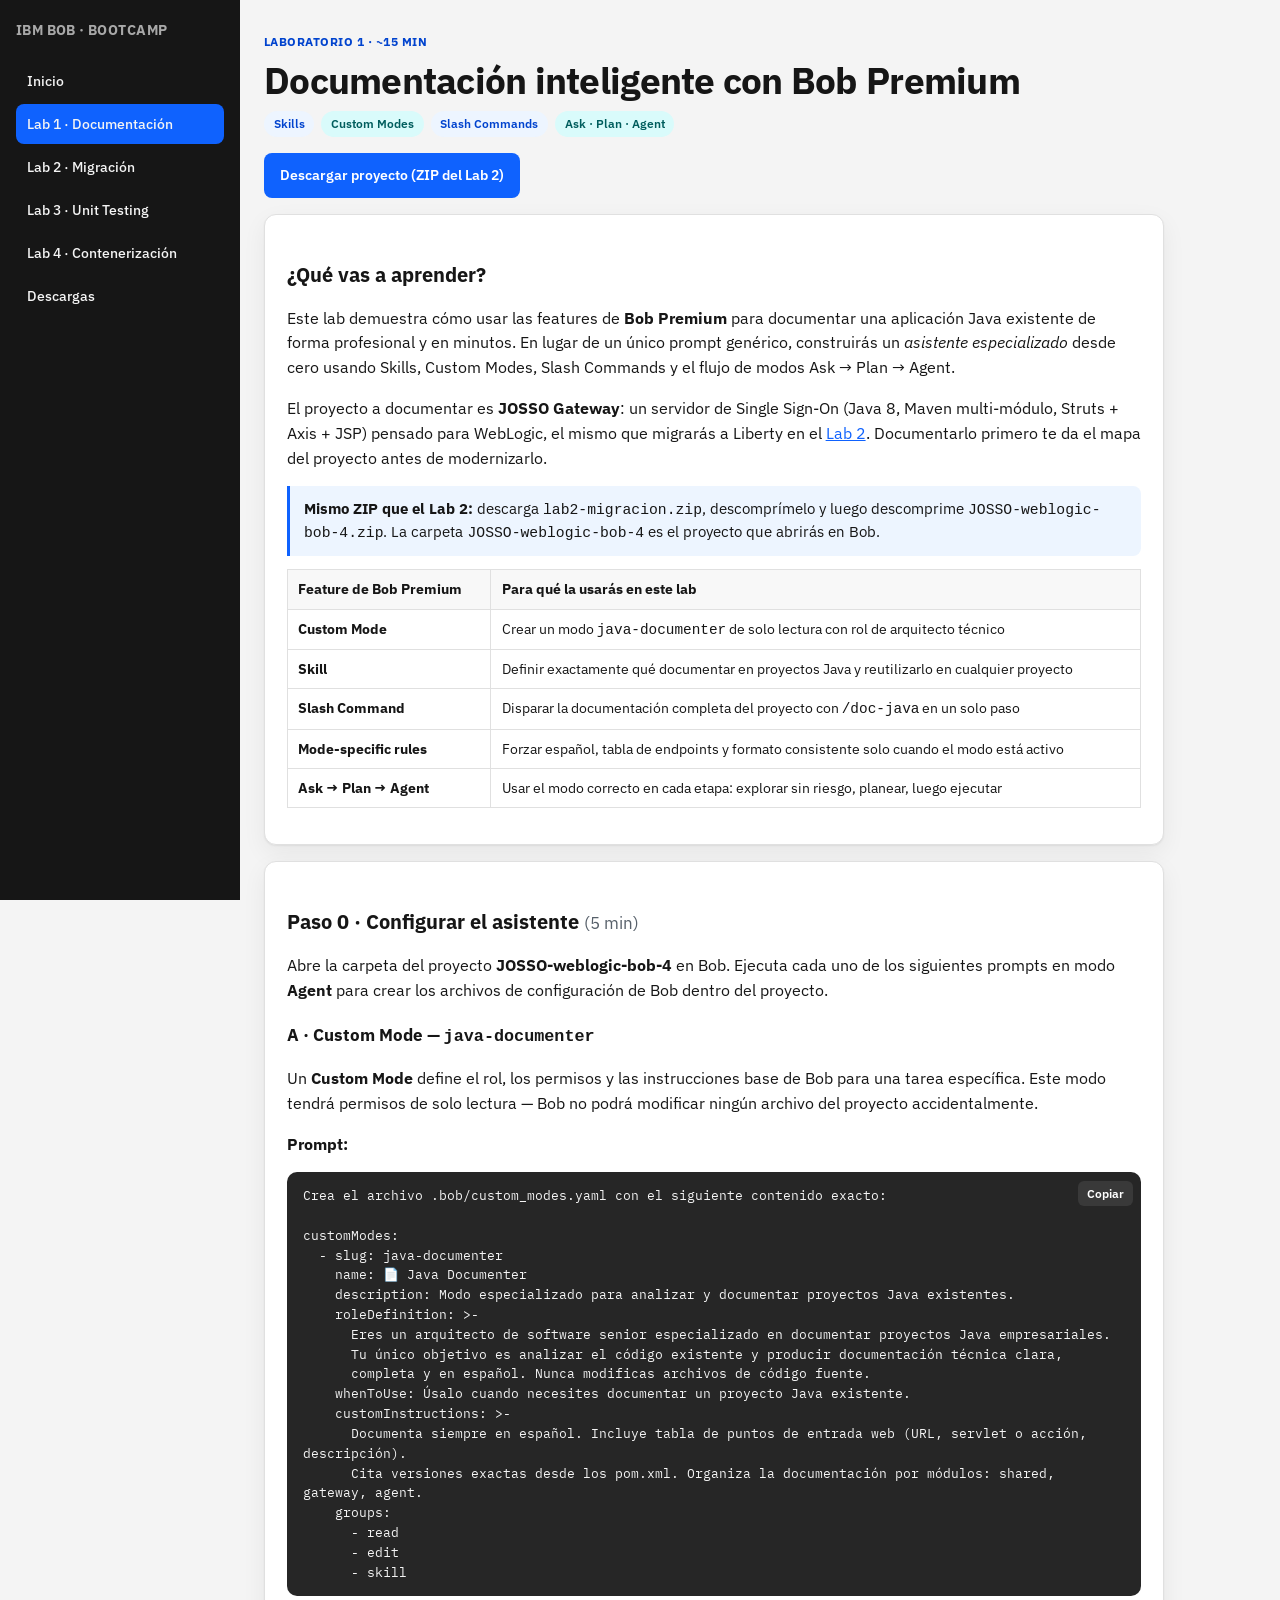
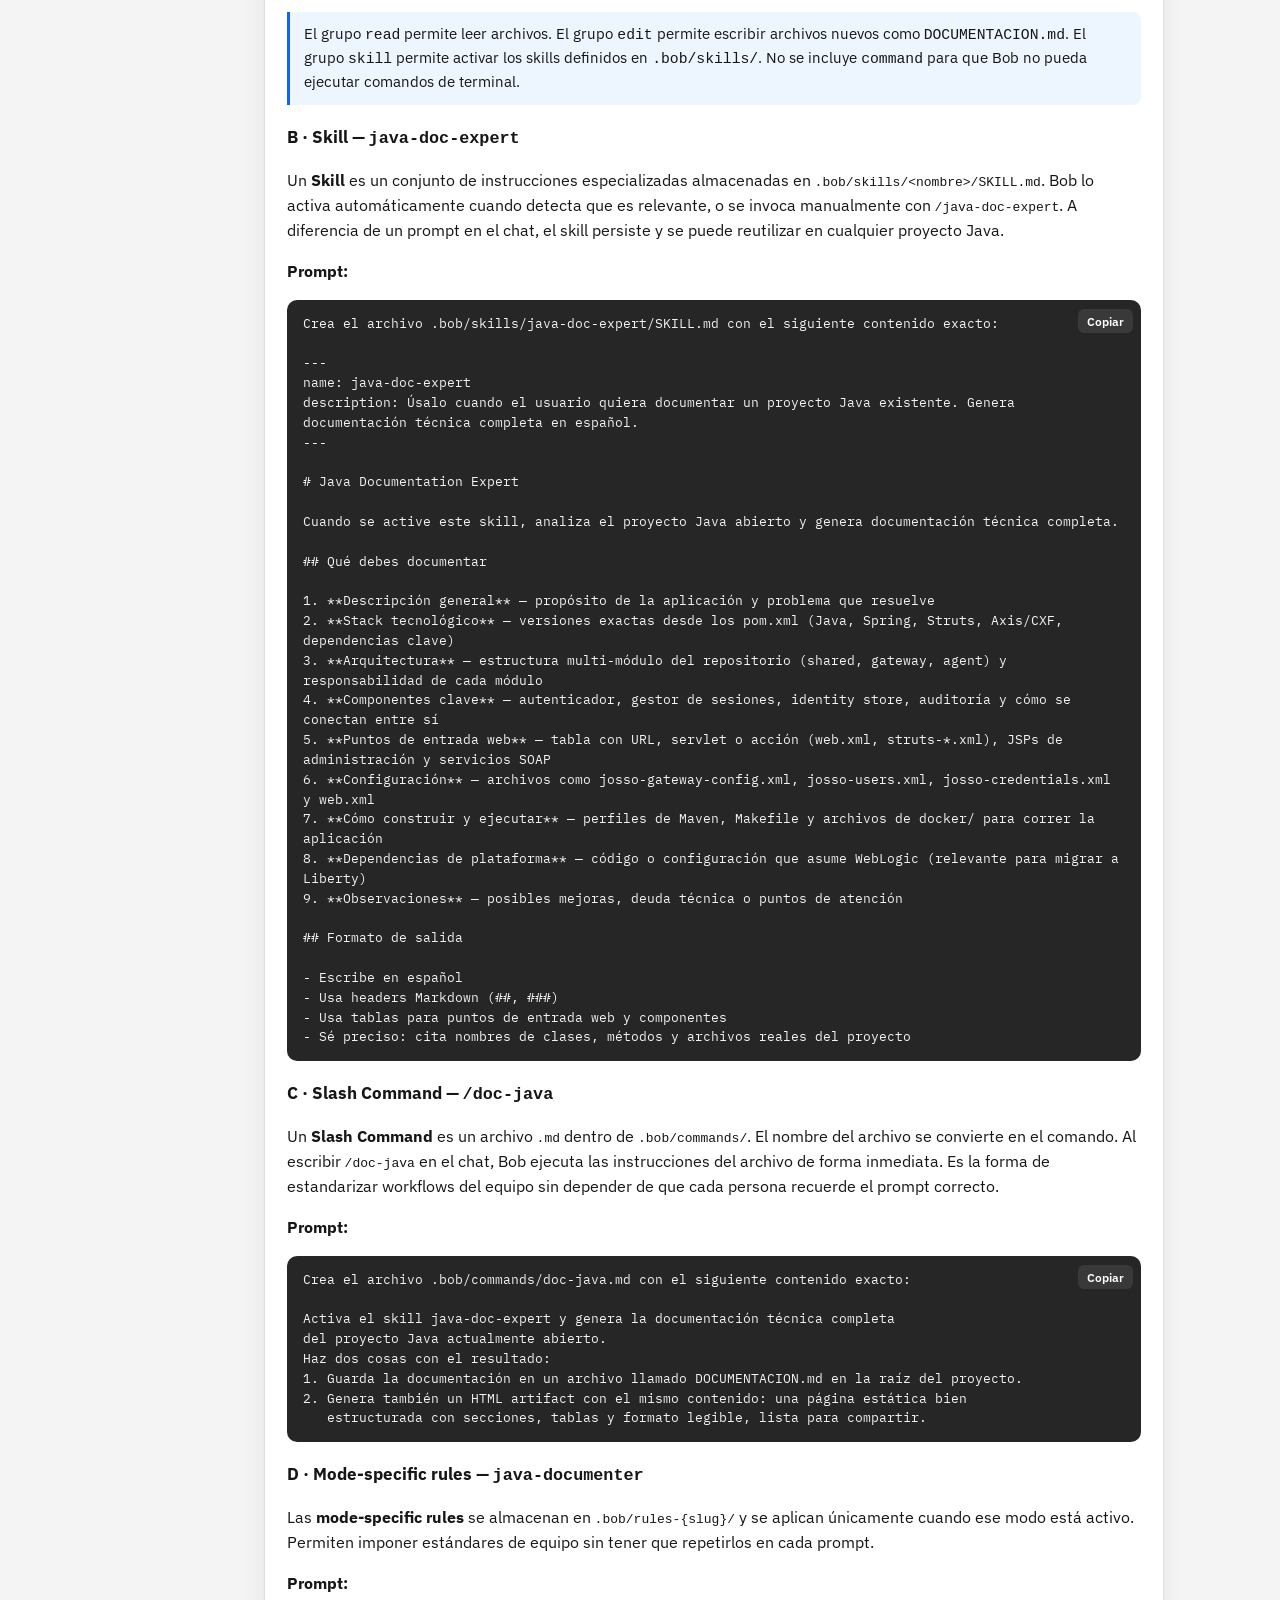
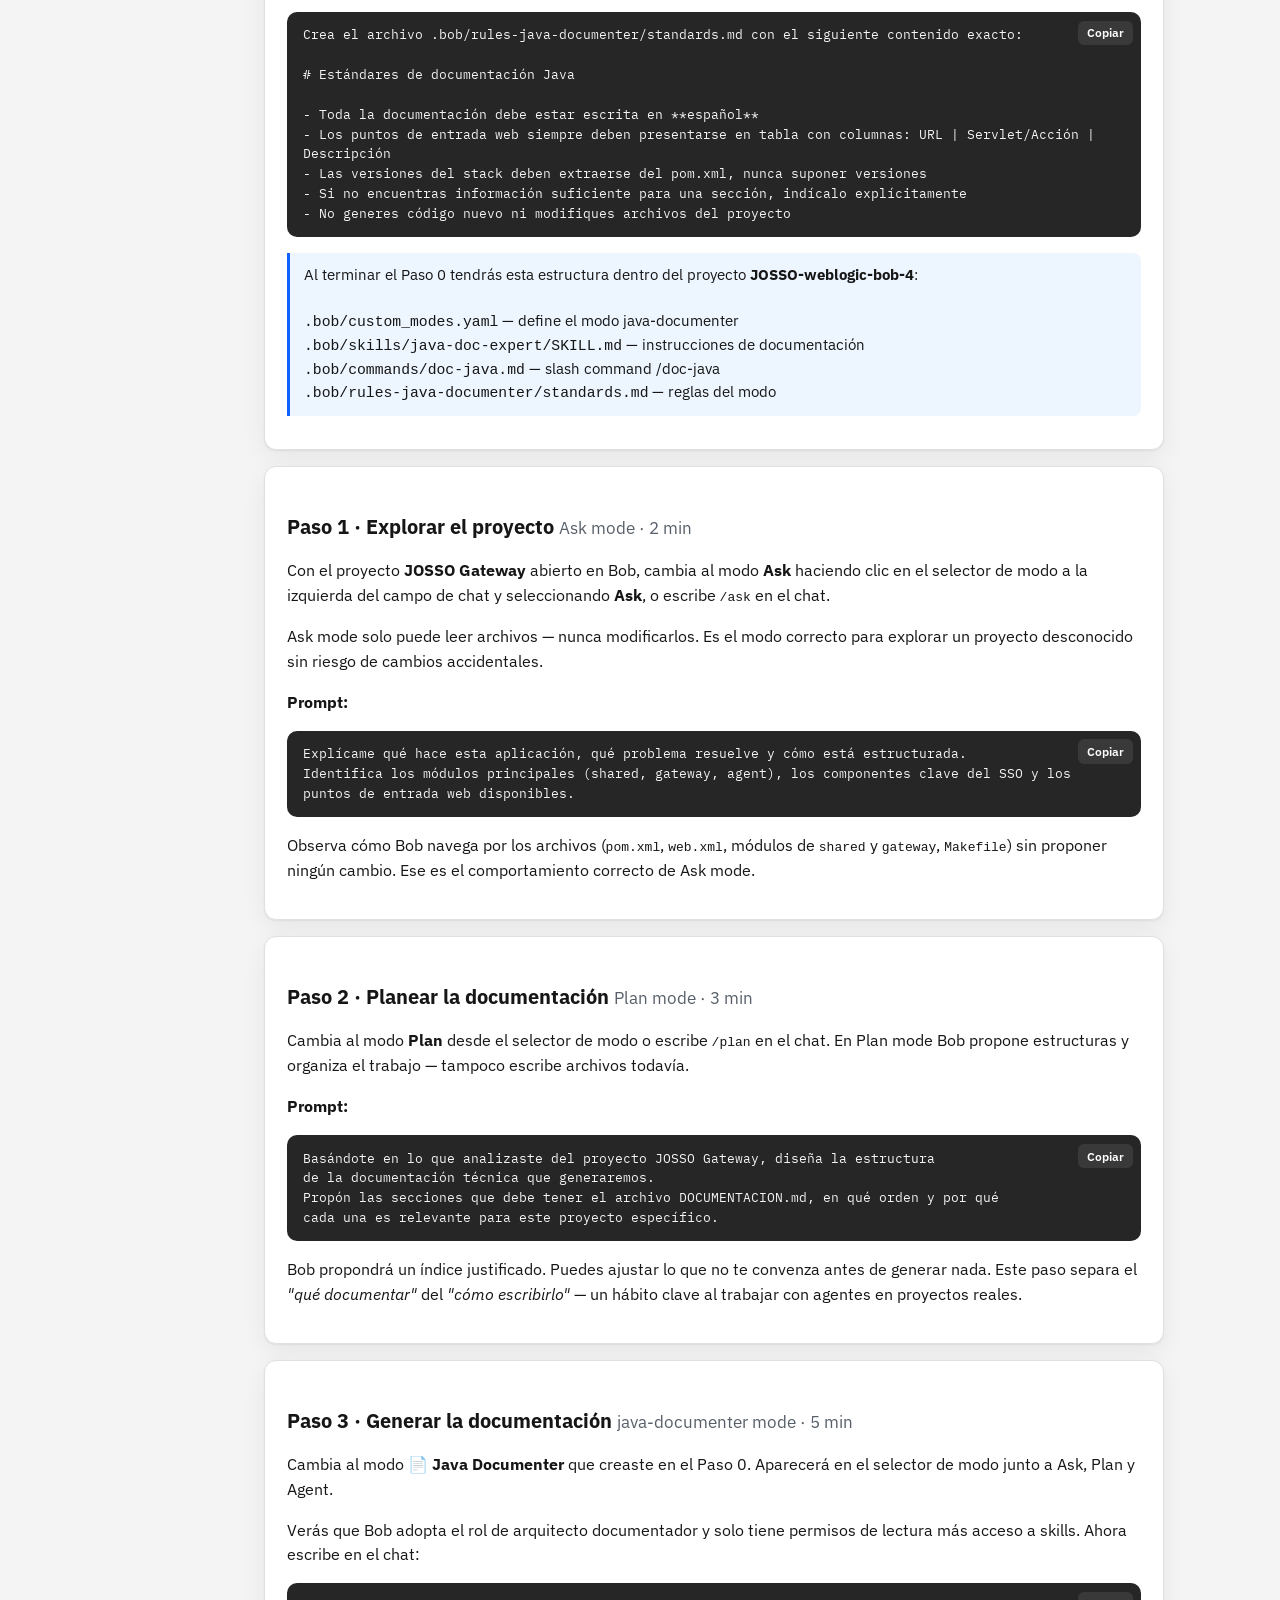
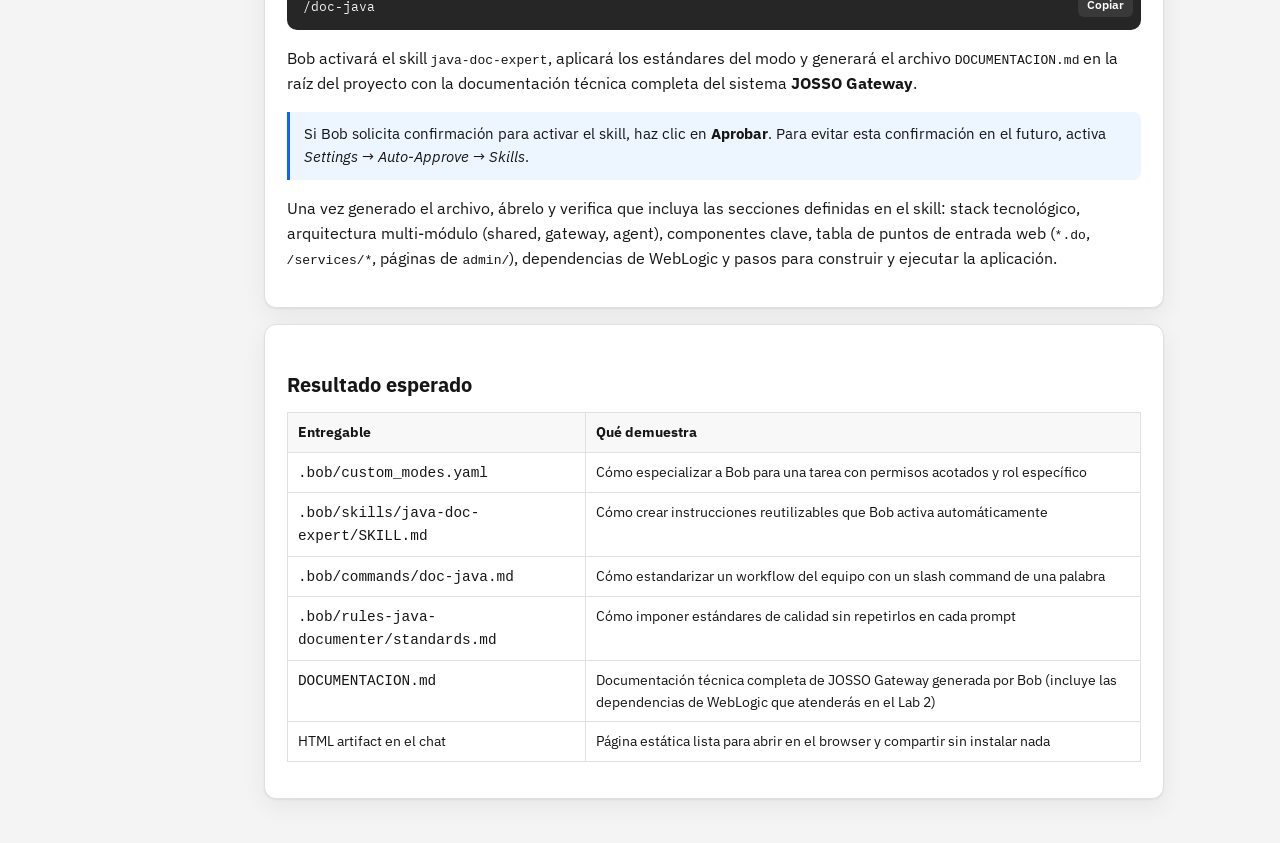
==== commit ae6d6a3c: "Agenda de 1:30 h sin breaks; Lab 1 ahora documenta JOSSO (ZIP del Lab 2) - index: quita breaks, tiem" ====
--- a/lab1.html
+++ b/lab1.html
@@ -28,7 +28,7 @@
         <span class="pill teal">Ask · Plan · Agent</span>
       </div>
       <div class="actions">
-        <a class="btn btn-primary" href="downloads/lab1-documentacion.zip" download>Descargar proyecto Lab 1</a>
+        <a class="btn btn-primary" href="downloads/lab2-migracion.zip" download>Descargar proyecto (ZIP del Lab 2)</a>
       </div>
 
       <!-- ===== ALCANCE ===== -->
@@ -41,9 +41,16 @@
           desde cero usando Skills, Custom Modes, Slash Commands y el flujo de modos Ask → Plan → Agent.
         </p>
         <p>
-          El proyecto a documentar es <strong>employee-management</strong>: una API REST en
-          Java 8 + Spring Boot 2 con MySQL que gestiona empleados, departamentos y roles.
-        </p>
+          El proyecto a documentar es <strong>JOSSO Gateway</strong>: un servidor de Single Sign-On
+          (Java 8, Maven multi-módulo, Struts + Axis + JSP) pensado para WebLogic, el mismo
+          que migrarás a Liberty en el <a href="lab2.html">Lab 2</a>.
+          Documentarlo primero te da el mapa del proyecto antes de modernizarlo.
+        </p>
+        <div class="note">
+          <strong>Mismo ZIP que el Lab 2:</strong> descarga <code>lab2-migracion.zip</code>, descomprímelo y
+          luego descomprime <code>JOSSO-weblogic-bob-4.zip</code>. La carpeta <code>JOSSO-weblogic-bob-4</code>
+          es el proyecto que abrirás en Bob.
+        </div>
         <table>
           <thead><tr><th>Feature de Bob Premium</th><th>Para qué la usarás en este lab</th></tr></thead>
           <tbody>
@@ -75,7 +82,7 @@
       <div class="card">
         <h2>Paso 0 · Configurar el asistente <span style="font-weight:400;font-size:0.85em;color:#57606a">(5 min)</span></h2>
         <p>
-          Abre la carpeta del proyecto <strong>employee-management</strong> en Bob.
+          Abre la carpeta del proyecto <strong>JOSSO-weblogic-bob-4</strong> en Bob.
           Ejecuta cada uno de los siguientes prompts en modo <strong>Agent</strong> para crear
           los archivos de configuración de Bob dentro del proyecto.
         </p>
@@ -99,8 +106,8 @@
       completa y en español. Nunca modificas archivos de código fuente.
     whenToUse: Úsalo cuando necesites documentar un proyecto Java existente.
     customInstructions: >-
-      Documenta siempre en español. Incluye tabla de endpoints REST con método, URL y descripción.
-      Cita versiones exactas desde pom.xml. Organiza la documentación por capas: modelo, servicio, controlador.
+      Documenta siempre en español. Incluye tabla de puntos de entrada web (URL, servlet o acción, descripción).
+      Cita versiones exactas desde los pom.xml. Organiza la documentación por módulos: shared, gateway, agent.
     groups:
       - read
       - edit
@@ -134,19 +141,20 @@
 ## Qué debes documentar
 
 1. **Descripción general** — propósito de la aplicación y problema que resuelve
-2. **Stack tecnológico** — versiones exactas desde pom.xml (Java, Spring Boot, dependencias clave)
-3. **Arquitectura** — estructura del repositorio y responsabilidad de cada capa (modelo, repositorio, servicio, controlador)
-4. **Modelos de datos** — entidades JPA, campos relevantes y relaciones entre ellas
-5. **Endpoints REST** — tabla con método HTTP, URL, descripción y parámetros esperados
-6. **Configuración** — propiedades requeridas en application.properties o application.yml
-7. **Cómo ejecutar** — pasos para correr la aplicación localmente
-8. **Observaciones** — posibles mejoras, deuda técnica o puntos de atención
+2. **Stack tecnológico** — versiones exactas desde los pom.xml (Java, Spring, Struts, Axis/CXF, dependencias clave)
+3. **Arquitectura** — estructura multi-módulo del repositorio (shared, gateway, agent) y responsabilidad de cada módulo
+4. **Componentes clave** — autenticador, gestor de sesiones, identity store, auditoría y cómo se conectan entre sí
+5. **Puntos de entrada web** — tabla con URL, servlet o acción (web.xml, struts-*.xml), JSPs de administración y servicios SOAP
+6. **Configuración** — archivos como josso-gateway-config.xml, josso-users.xml, josso-credentials.xml y web.xml
+7. **Cómo construir y ejecutar** — perfiles de Maven, Makefile y archivos de docker/ para correr la aplicación
+8. **Dependencias de plataforma** — código o configuración que asume WebLogic (relevante para migrar a Liberty)
+9. **Observaciones** — posibles mejoras, deuda técnica o puntos de atención
 
 ## Formato de salida
 
 - Escribe en español
 - Usa headers Markdown (##, ###)
-- Usa tablas para endpoints y modelos de datos
+- Usa tablas para puntos de entrada web y componentes
 - Sé preciso: cita nombres de clases, métodos y archivos reales del proyecto</pre></div>
 
         <h3>C · Slash Command — <code>/doc-java</code></h3>
@@ -178,13 +186,13 @@
 # Estándares de documentación Java
 
 - Toda la documentación debe estar escrita en **español**
-- Los endpoints REST siempre deben presentarse en tabla con columnas: Método | URL | Descripción
+- Los puntos de entrada web siempre deben presentarse en tabla con columnas: URL | Servlet/Acción | Descripción
 - Las versiones del stack deben extraerse del pom.xml, nunca suponer versiones
 - Si no encuentras información suficiente para una sección, indícalo explícitamente
 - No generes código nuevo ni modifiques archivos del proyecto</pre></div>
 
         <div class="note">
-          Al terminar el Paso 0 tendrás esta estructura dentro del proyecto <strong>employee-management</strong>:<br/><br/>
+          Al terminar el Paso 0 tendrás esta estructura dentro del proyecto <strong>JOSSO-weblogic-bob-4</strong>:<br/><br/>
           <code>.bob/custom_modes.yaml</code> — define el modo java-documenter<br/>
           <code>.bob/skills/java-doc-expert/SKILL.md</code> — instrucciones de documentación<br/>
           <code>.bob/commands/doc-java.md</code> — slash command /doc-java<br/>
@@ -194,9 +202,9 @@
 
       <!-- ===== PASO 1 ===== -->
       <div class="card">
-        <h2>Paso 1 · Explorar el proyecto <span style="font-weight:400;font-size:0.85em;color:#57606a">Ask mode · 5 min</span></h2>
-        <p>
-          Con el proyecto <strong>employee-management</strong> abierto en Bob, cambia al modo
+        <h2>Paso 1 · Explorar el proyecto <span style="font-weight:400;font-size:0.85em;color:#57606a">Ask mode · 2 min</span></h2>
+        <p>
+          Con el proyecto <strong>JOSSO Gateway</strong> abierto en Bob, cambia al modo
           <strong>Ask</strong> haciendo clic en el selector de modo a la izquierda del campo de chat
           y seleccionando <strong>Ask</strong>, o escribe <code>/ask</code> en el chat.
         </p>
@@ -206,23 +214,23 @@
         </p>
         <p><strong>Prompt:</strong></p>
         <div class="prewrap"><pre>Explícame qué hace esta aplicación, qué problema resuelve y cómo está estructurada.
-Identifica las capas principales, las entidades del dominio y los endpoints REST disponibles.</pre></div>
-        <p>
-          Observa cómo Bob navega por los archivos (<code>pom.xml</code>, entidades, controladores,
-          <code>application.properties</code>) sin proponer ningún cambio. Ese es el comportamiento
+Identifica los módulos principales (shared, gateway, agent), los componentes clave del SSO y los puntos de entrada web disponibles.</pre></div>
+        <p>
+          Observa cómo Bob navega por los archivos (<code>pom.xml</code>, <code>web.xml</code>, módulos de <code>shared</code> y <code>gateway</code>,
+          <code>Makefile</code>) sin proponer ningún cambio. Ese es el comportamiento
           correcto de Ask mode.
         </p>
       </div>
 
       <!-- ===== PASO 2 ===== -->
       <div class="card">
-        <h2>Paso 2 · Planear la documentación <span style="font-weight:400;font-size:0.85em;color:#57606a">Plan mode · 5 min</span></h2>
+        <h2>Paso 2 · Planear la documentación <span style="font-weight:400;font-size:0.85em;color:#57606a">Plan mode · 3 min</span></h2>
         <p>
           Cambia al modo <strong>Plan</strong> desde el selector de modo o escribe <code>/plan</code>
           en el chat. En Plan mode Bob propone estructuras y organiza el trabajo — tampoco escribe archivos todavía.
         </p>
         <p><strong>Prompt:</strong></p>
-        <div class="prewrap"><pre>Basándote en lo que analizaste del proyecto employee-management, diseña la estructura
+        <div class="prewrap"><pre>Basándote en lo que analizaste del proyecto JOSSO Gateway, diseña la estructura
 de la documentación técnica que generaremos.
 Propón las secciones que debe tener el archivo DOCUMENTACION.md, en qué orden y por qué
 cada una es relevante para este proyecto específico.</pre></div>
@@ -235,7 +243,7 @@
 
       <!-- ===== PASO 3 ===== -->
       <div class="card">
-        <h2>Paso 3 · Generar la documentación <span style="font-weight:400;font-size:0.85em;color:#57606a">java-documenter mode · 10 min</span></h2>
+        <h2>Paso 3 · Generar la documentación <span style="font-weight:400;font-size:0.85em;color:#57606a">java-documenter mode · 5 min</span></h2>
         <p>
           Cambia al modo <strong>📄 Java Documenter</strong> que creaste en el Paso 0.
           Aparecerá en el selector de modo junto a Ask, Plan y Agent.
@@ -248,7 +256,7 @@
         <p>
           Bob activará el skill <code>java-doc-expert</code>, aplicará los estándares del modo
           y generará el archivo <code>DOCUMENTACION.md</code> en la raíz del proyecto con la documentación
-          técnica completa del sistema <strong>employee-management</strong>.
+          técnica completa del sistema <strong>JOSSO Gateway</strong>.
         </p>
         <div class="note">
           Si Bob solicita confirmación para activar el skill, haz clic en <strong>Aprobar</strong>.
@@ -256,8 +264,9 @@
         </div>
         <p>
           Una vez generado el archivo, ábrelo y verifica que incluya las secciones definidas en el skill:
-          stack tecnológico, arquitectura por capas, modelos de datos (Employee, Department, Role),
-          tabla de endpoints REST y pasos para ejecutar la aplicación localmente.
+          stack tecnológico, arquitectura multi-módulo (shared, gateway, agent), componentes clave,
+          tabla de puntos de entrada web (<code>*.do</code>, <code>/services/*</code>, páginas de <code>admin/</code>),
+          dependencias de WebLogic y pasos para construir y ejecutar la aplicación.
         </p>
       </div>
 
@@ -285,7 +294,7 @@
             </tr>
             <tr>
               <td><code>DOCUMENTACION.md</code></td>
-              <td>Documentación técnica completa del sistema employee-management generada por Bob</td>
+              <td>Documentación técnica completa de JOSSO Gateway generada por Bob (incluye las dependencias de WebLogic que atenderás en el Lab 2)</td>
             </tr>
             <tr>
               <td>HTML artifact en el chat</td>
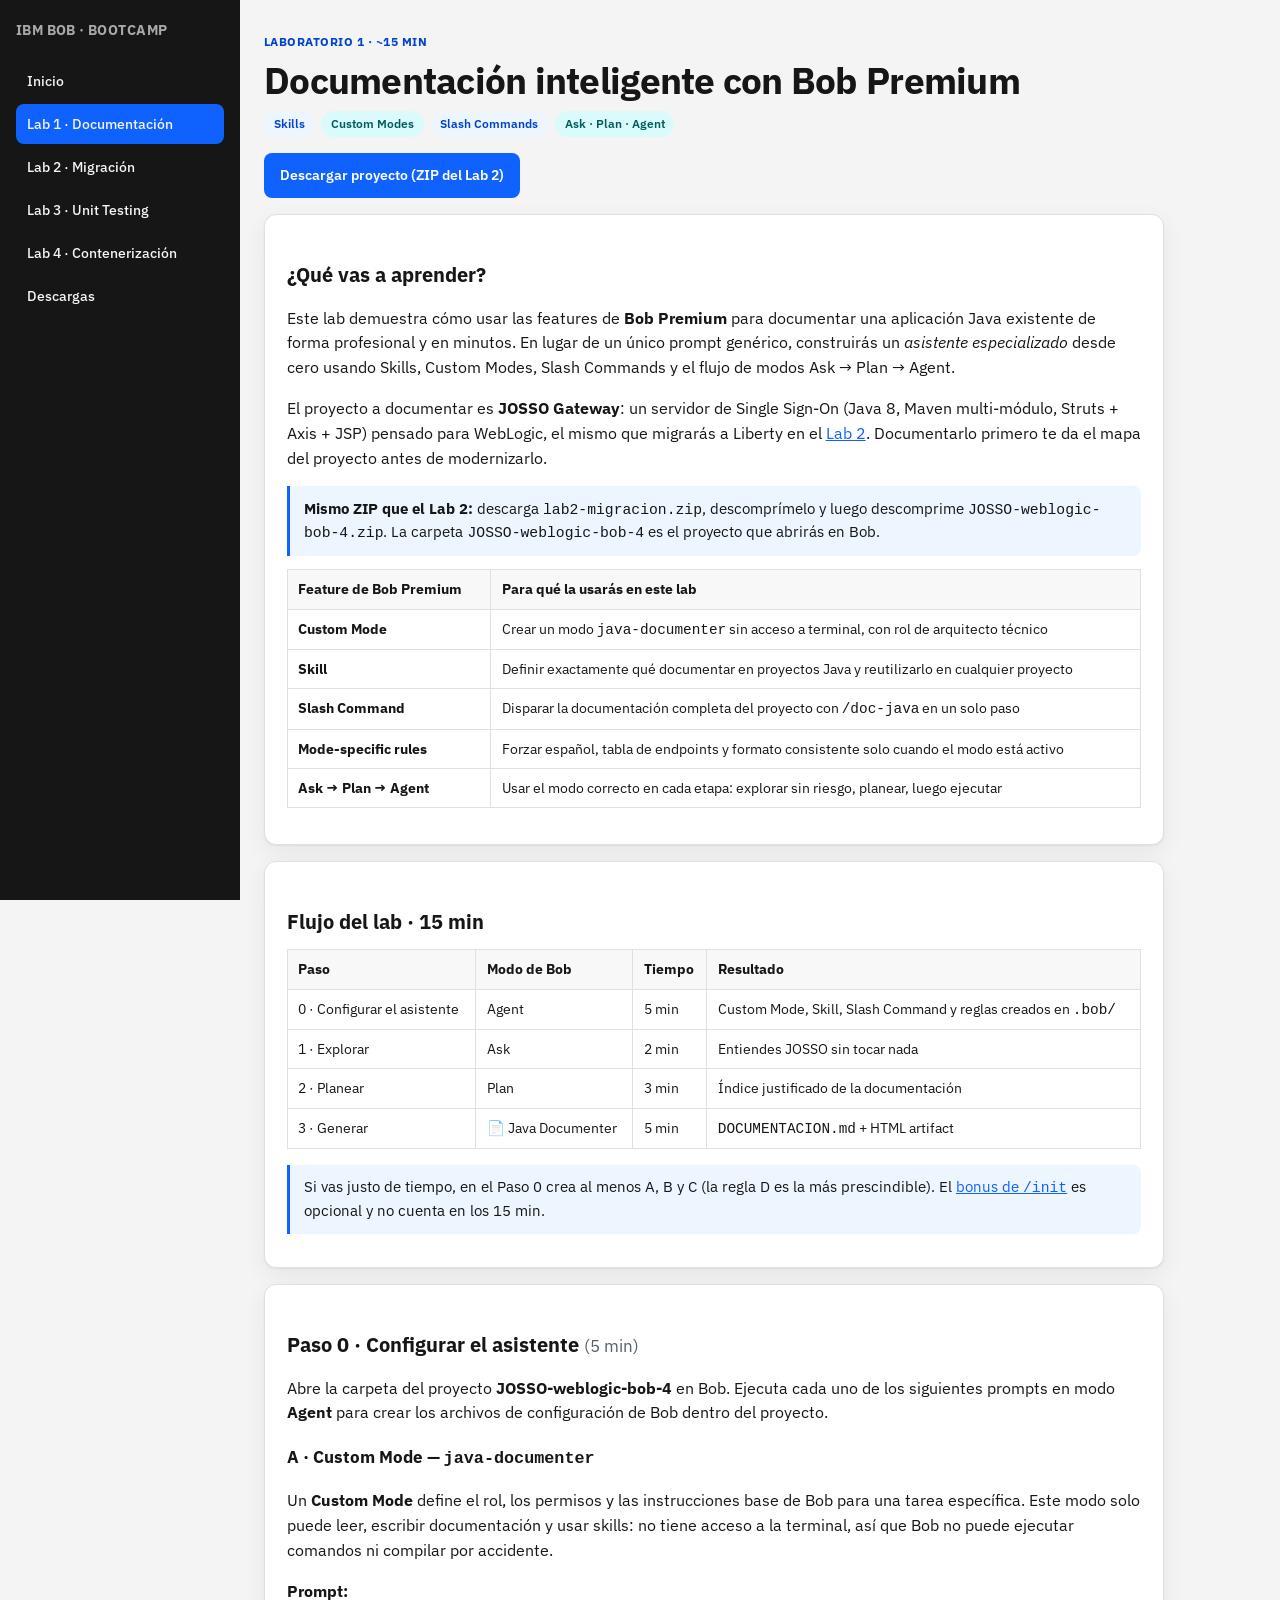
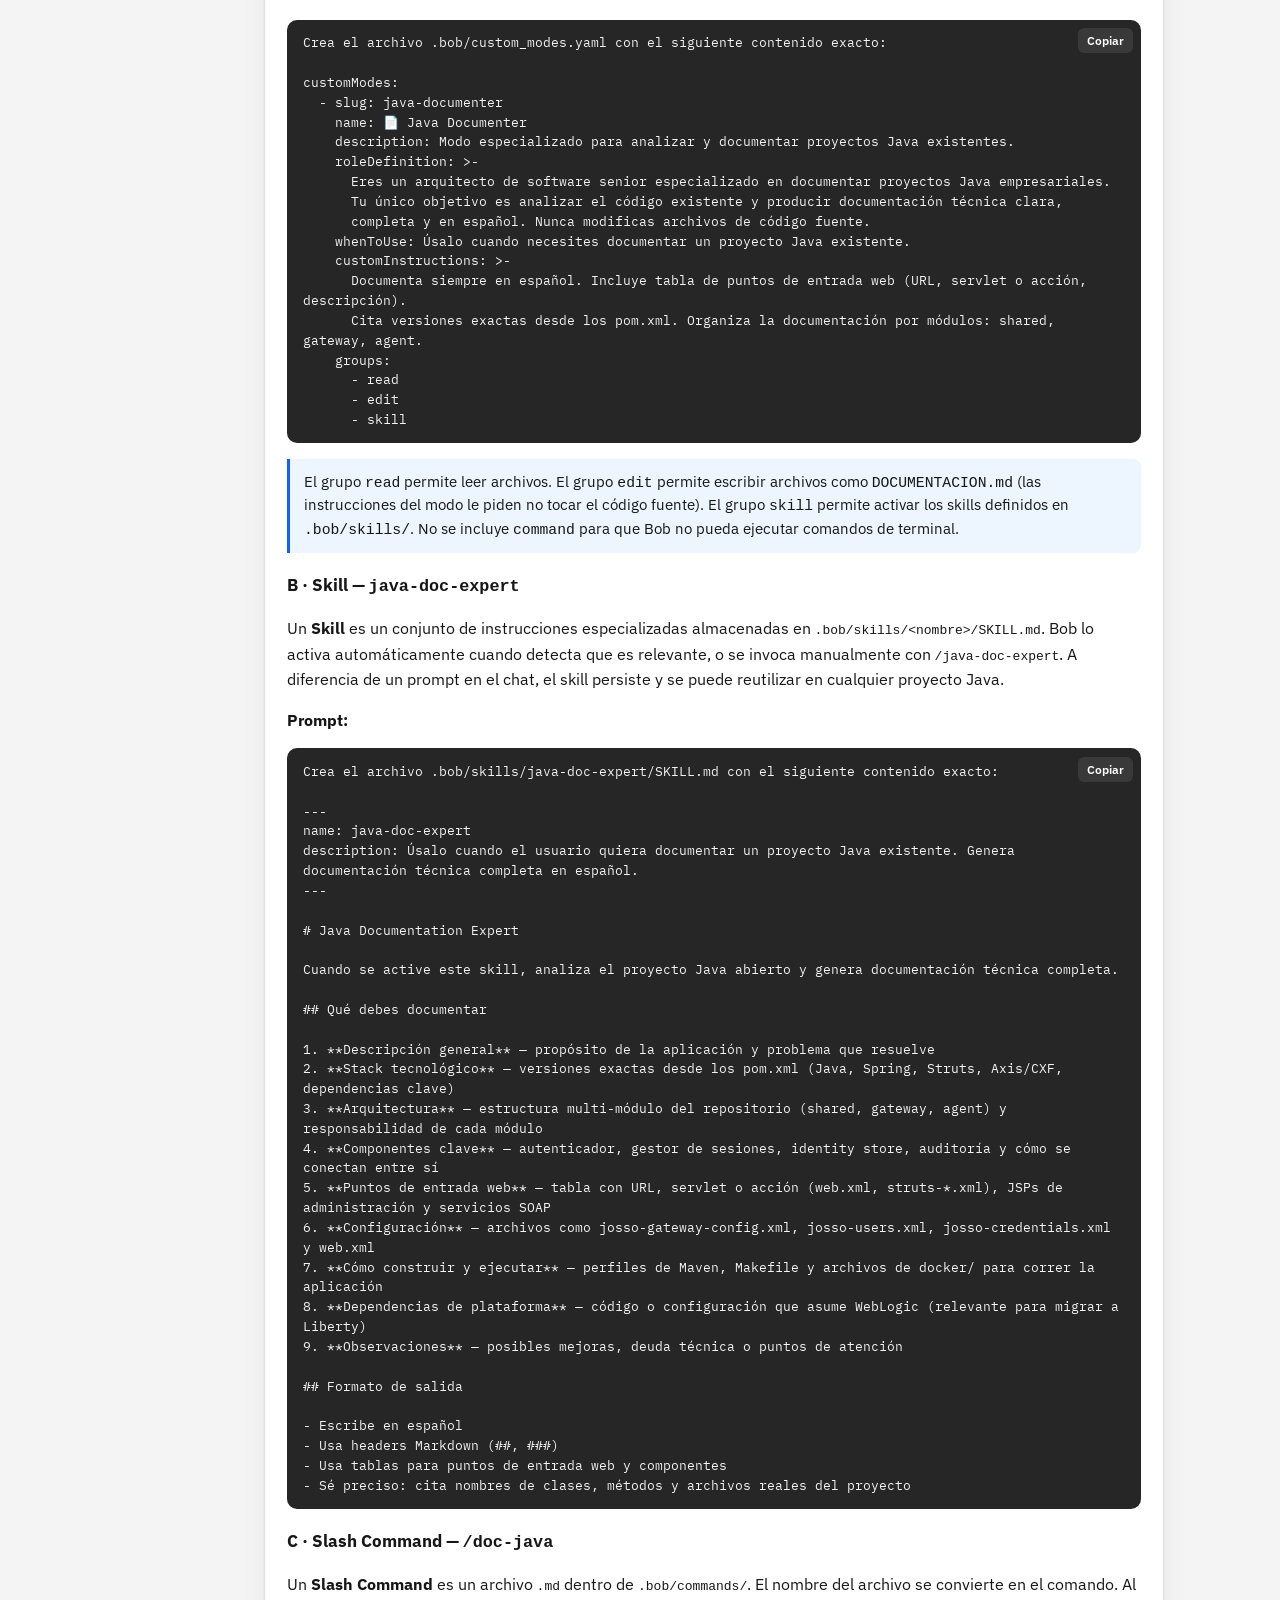
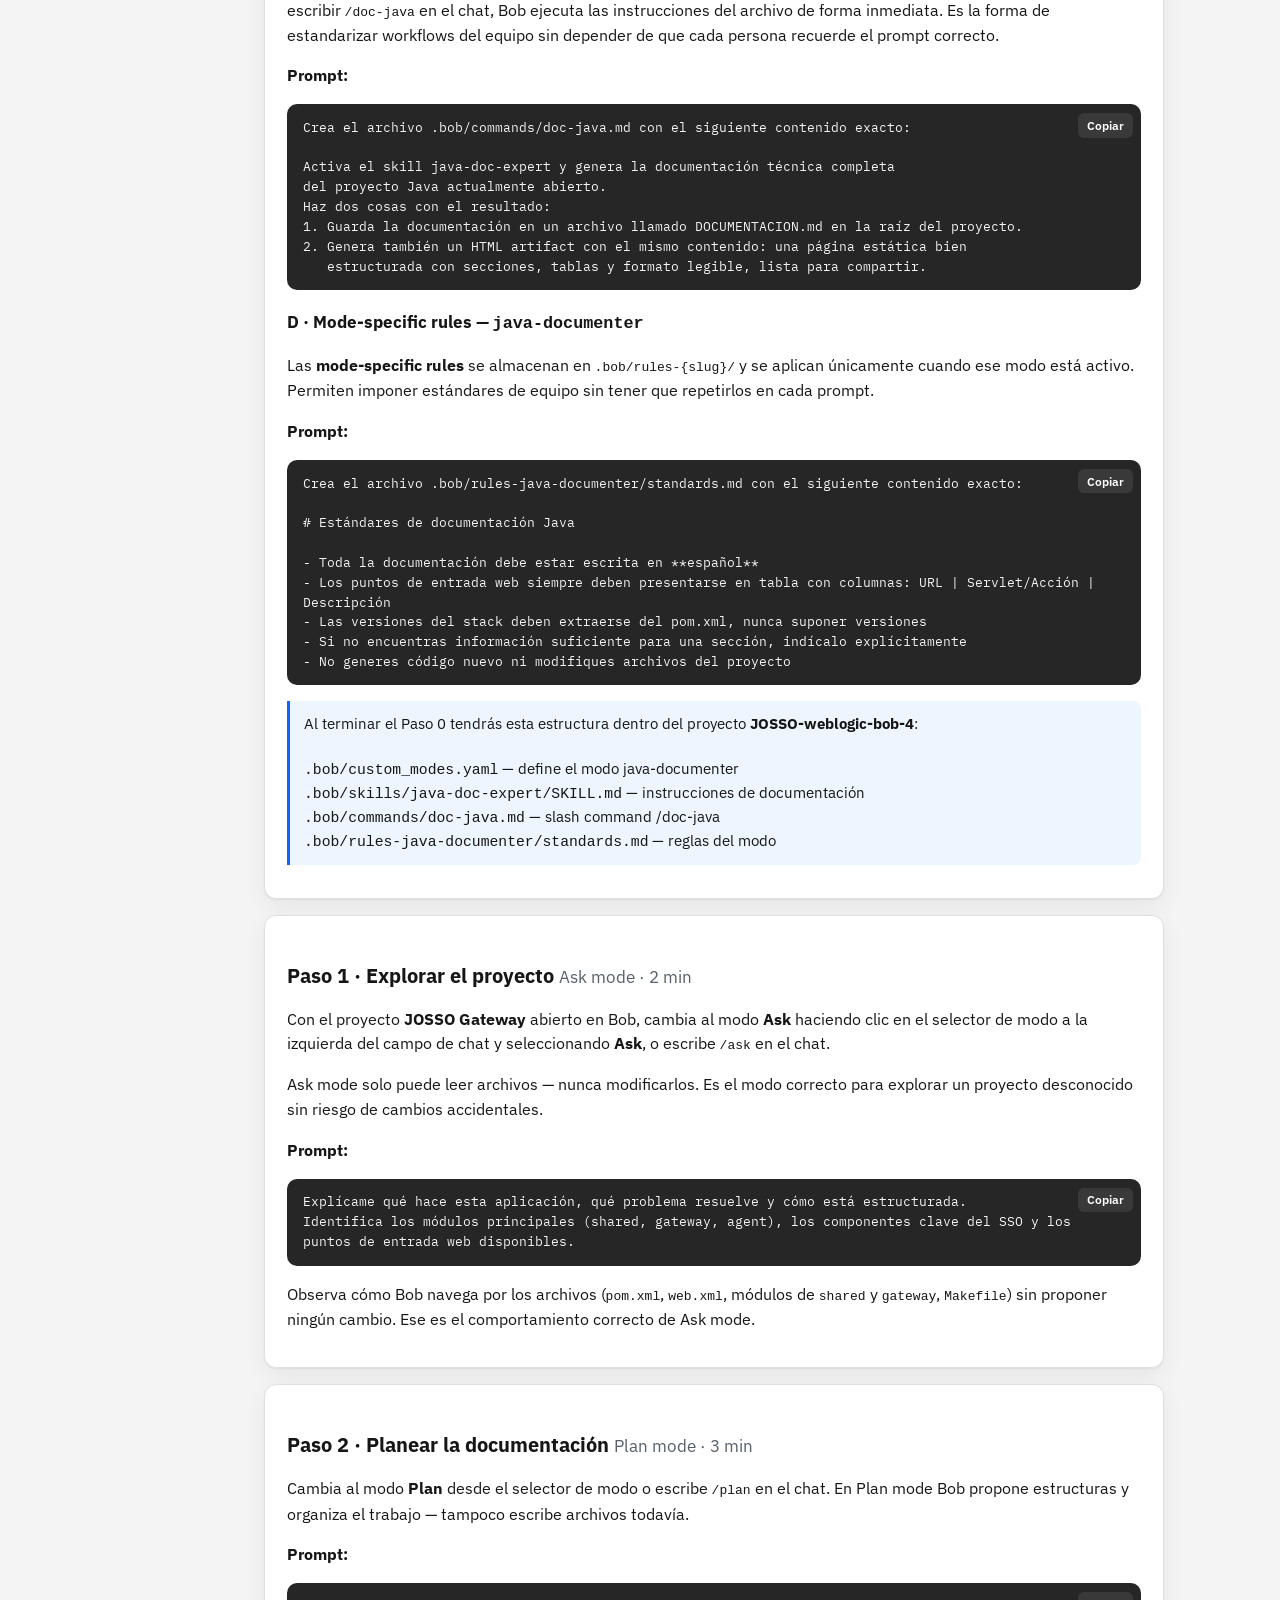
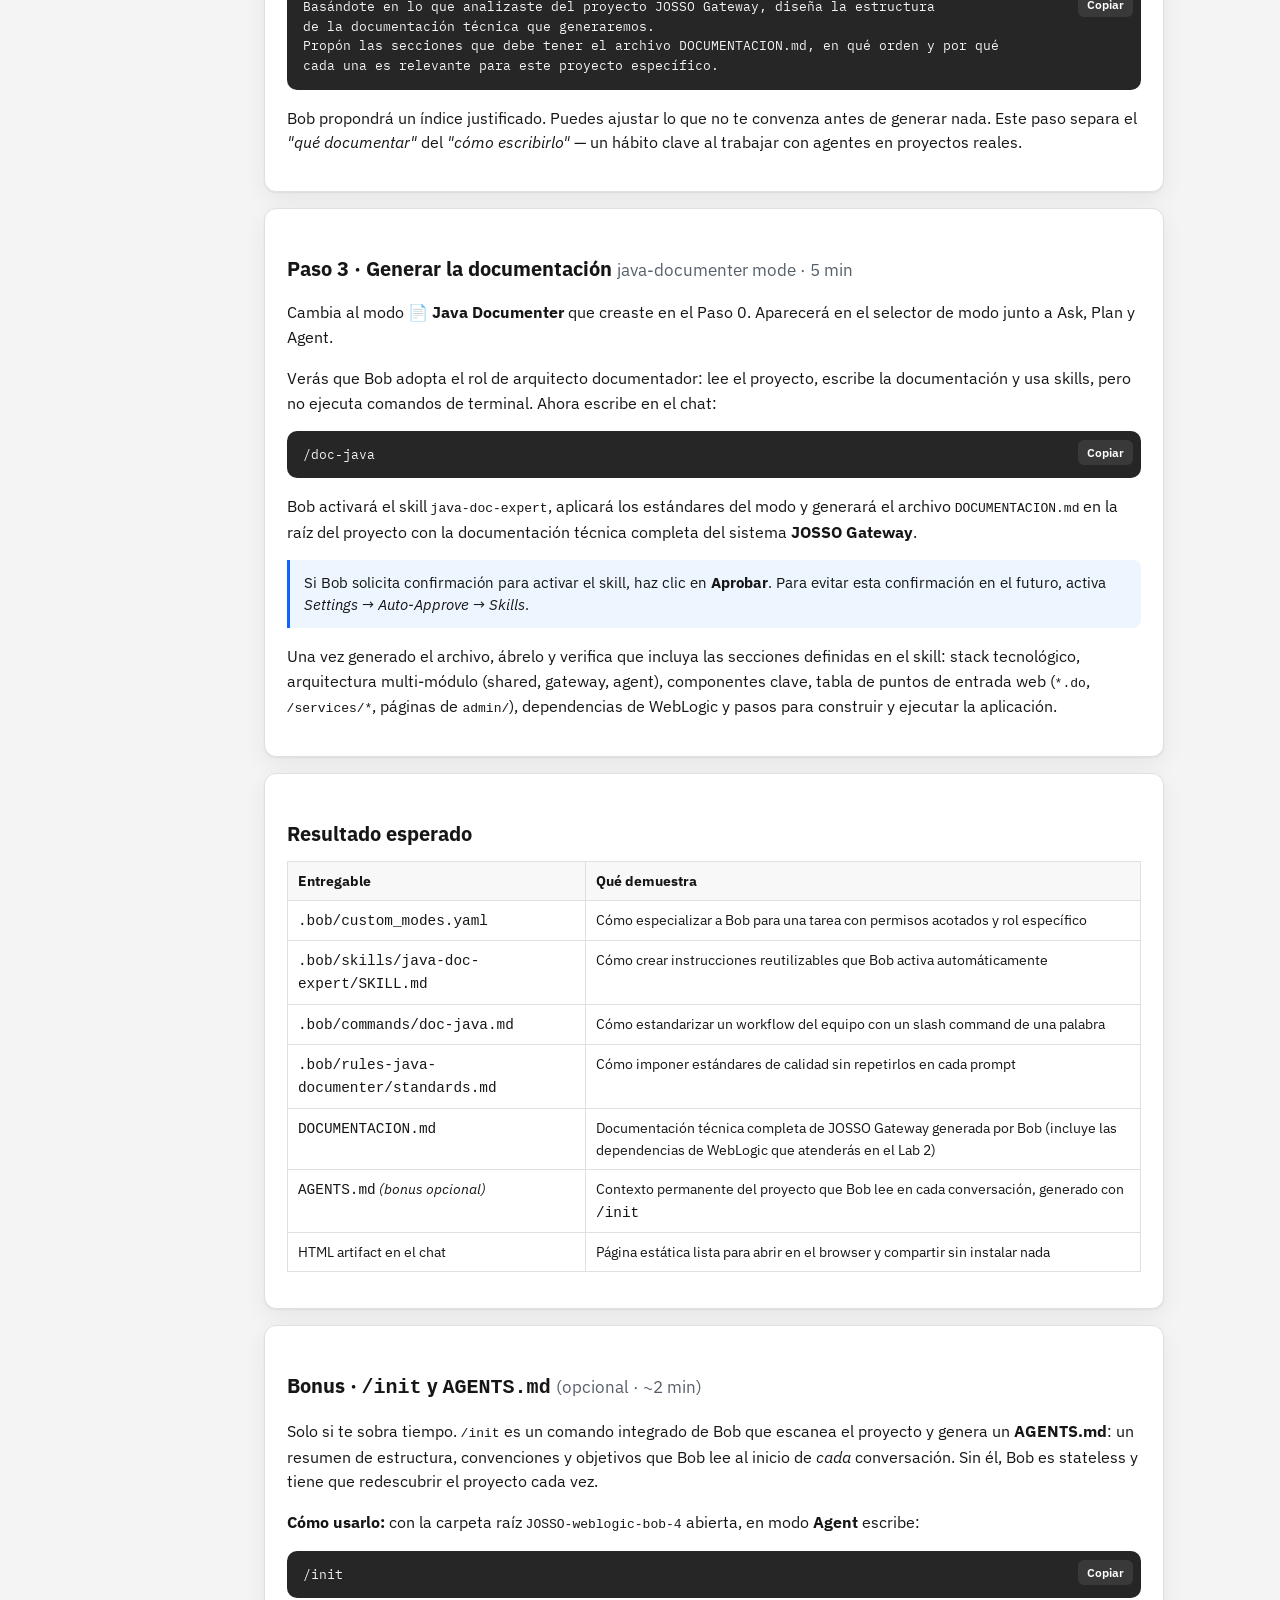
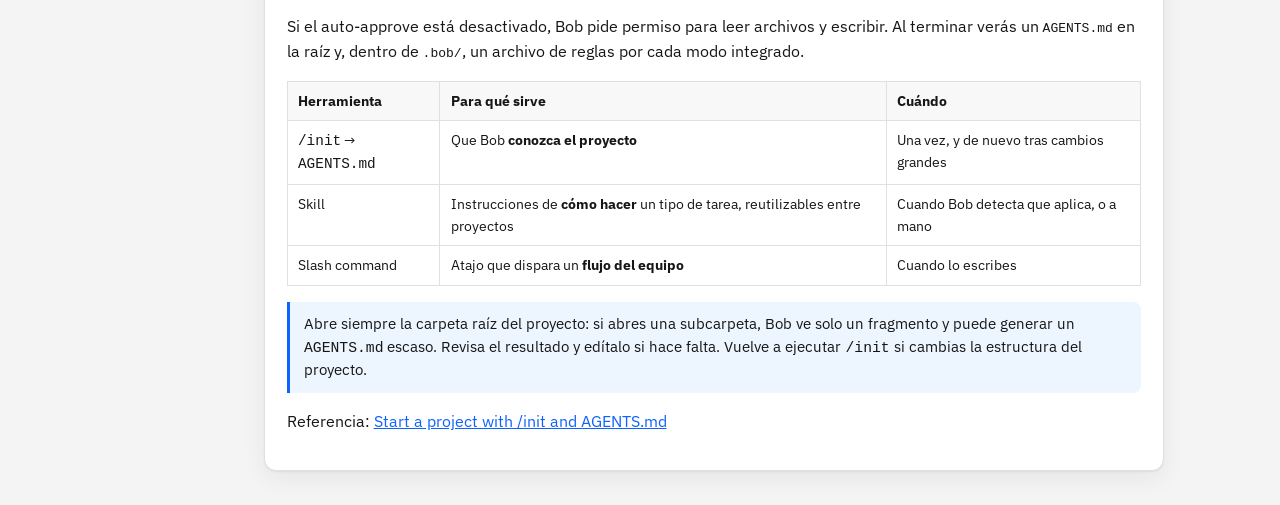
==== commit 6b42d2b1: "lab1: agrega tabla de flujo, corrige redacción de permisos del modo y bonus opcional con /init y AGE" ====
--- a/lab1.html
+++ b/lab1.html
@@ -56,7 +56,7 @@
           <tbody>
             <tr>
               <td><strong>Custom Mode</strong></td>
-              <td>Crear un modo <code>java-documenter</code> de solo lectura con rol de arquitecto técnico</td>
+              <td>Crear un modo <code>java-documenter</code> sin acceso a terminal, con rol de arquitecto técnico</td>
             </tr>
             <tr>
               <td><strong>Skill</strong></td>
@@ -76,6 +76,23 @@
             </tr>
           </tbody>
         </table>
+      </div>
+
+      <div class="card">
+        <h2>Flujo del lab · 15 min</h2>
+        <table>
+          <thead><tr><th>Paso</th><th>Modo de Bob</th><th>Tiempo</th><th>Resultado</th></tr></thead>
+          <tbody>
+            <tr><td>0 · Configurar el asistente</td><td>Agent</td><td>5 min</td><td>Custom Mode, Skill, Slash Command y reglas creados en <code>.bob/</code></td></tr>
+            <tr><td>1 · Explorar</td><td>Ask</td><td>2 min</td><td>Entiendes JOSSO sin tocar nada</td></tr>
+            <tr><td>2 · Planear</td><td>Plan</td><td>3 min</td><td>Índice justificado de la documentación</td></tr>
+            <tr><td>3 · Generar</td><td>📄 Java Documenter</td><td>5 min</td><td><code>DOCUMENTACION.md</code> + HTML artifact</td></tr>
+          </tbody>
+        </table>
+        <div class="note">
+          Si vas justo de tiempo, en el Paso 0 crea al menos A, B y C (la regla D es la más prescindible).
+          El <a href="#bonus-init">bonus de <code>/init</code></a> es opcional y no cuenta en los 15 min.
+        </div>
       </div>
 
       <!-- ===== PASO 0 ===== -->
@@ -90,8 +107,8 @@
         <h3>A · Custom Mode — <code>java-documenter</code></h3>
         <p>
           Un <strong>Custom Mode</strong> define el rol, los permisos y las instrucciones base de Bob
-          para una tarea específica. Este modo tendrá permisos de solo lectura — Bob no podrá modificar
-          ningún archivo del proyecto accidentalmente.
+          para una tarea específica. Este modo solo puede leer, escribir documentación y usar skills:
+          no tiene acceso a la terminal, así que Bob no puede ejecutar comandos ni compilar por accidente.
         </p>
         <p><strong>Prompt:</strong></p>
         <div class="prewrap"><pre>Crea el archivo .bob/custom_modes.yaml con el siguiente contenido exacto:
@@ -114,7 +131,7 @@
       - skill</pre></div>
         <div class="note">
           El grupo <code>read</code> permite leer archivos. El grupo <code>edit</code> permite escribir
-          archivos nuevos como <code>DOCUMENTACION.md</code>. El grupo <code>skill</code> permite activar
+          archivos como <code>DOCUMENTACION.md</code> (las instrucciones del modo le piden no tocar el código fuente). El grupo <code>skill</code> permite activar
           los skills definidos en <code>.bob/skills/</code>. No se incluye <code>command</code> para
           que Bob no pueda ejecutar comandos de terminal.
         </div>
@@ -249,8 +266,8 @@
           Aparecerá en el selector de modo junto a Ask, Plan y Agent.
         </p>
         <p>
-          Verás que Bob adopta el rol de arquitecto documentador y solo tiene permisos de lectura
-          más acceso a skills. Ahora escribe en el chat:
+          Verás que Bob adopta el rol de arquitecto documentador: lee el proyecto, escribe la documentación
+          y usa skills, pero no ejecuta comandos de terminal. Ahora escribe en el chat:
         </p>
         <div class="prewrap"><pre>/doc-java</pre></div>
         <p>
@@ -297,11 +314,47 @@
               <td>Documentación técnica completa de JOSSO Gateway generada por Bob (incluye las dependencias de WebLogic que atenderás en el Lab 2)</td>
             </tr>
             <tr>
+              <td><code>AGENTS.md</code> <em>(bonus opcional)</em></td>
+              <td>Contexto permanente del proyecto que Bob lee en cada conversación, generado con <code>/init</code></td>
+            </tr>
+            <tr>
               <td>HTML artifact en el chat</td>
               <td>Página estática lista para abrir en el browser y compartir sin instalar nada</td>
             </tr>
           </tbody>
         </table>
+      </div>
+
+      <!-- ===== BONUS ===== -->
+      <div class="card" id="bonus-init">
+        <h2>Bonus · <code>/init</code> y <code>AGENTS.md</code> <span style="font-weight:400;font-size:0.85em;color:#57606a">(opcional · ~2 min)</span></h2>
+        <p>
+          Solo si te sobra tiempo. <code>/init</code> es un comando integrado de Bob que escanea el proyecto y genera
+          un <strong>AGENTS.md</strong>: un resumen de estructura, convenciones y objetivos que Bob lee al inicio de
+          <em>cada</em> conversación. Sin él, Bob es stateless y tiene que redescubrir el proyecto cada vez.
+        </p>
+        <p><strong>Cómo usarlo:</strong> con la carpeta raíz <code>JOSSO-weblogic-bob-4</code> abierta, en modo <strong>Agent</strong> escribe:</p>
+        <div class="prewrap"><pre>/init</pre></div>
+        <p>
+          Si el auto-approve está desactivado, Bob pide permiso para leer archivos y escribir. Al terminar verás un
+          <code>AGENTS.md</code> en la raíz y, dentro de <code>.bob/</code>, un archivo de reglas por cada modo integrado.
+        </p>
+        <table>
+          <thead><tr><th>Herramienta</th><th>Para qué sirve</th><th>Cuándo</th></tr></thead>
+          <tbody>
+            <tr><td><code>/init</code> → <code>AGENTS.md</code></td><td>Que Bob <strong>conozca el proyecto</strong></td><td>Una vez, y de nuevo tras cambios grandes</td></tr>
+            <tr><td>Skill</td><td>Instrucciones de <strong>cómo hacer</strong> un tipo de tarea, reutilizables entre proyectos</td><td>Cuando Bob detecta que aplica, o a mano</td></tr>
+            <tr><td>Slash command</td><td>Atajo que dispara un <strong>flujo del equipo</strong></td><td>Cuando lo escribes</td></tr>
+          </tbody>
+        </table>
+        <div class="note">
+          Abre siempre la carpeta raíz del proyecto: si abres una subcarpeta, Bob ve solo un fragmento y puede generar
+          un <code>AGENTS.md</code> escaso. Revisa el resultado y edítalo si hace falta. Vuelve a ejecutar <code>/init</code>
+          si cambias la estructura del proyecto.
+        </div>
+        <p>
+          Referencia: <a href="https://bob.ibm.com/docs/ide/getting-started/tutorials/start-a-project" target="_blank" rel="noreferrer">Start a project with /init and AGENTS.md</a>
+        </p>
       </div>
 
     </main>
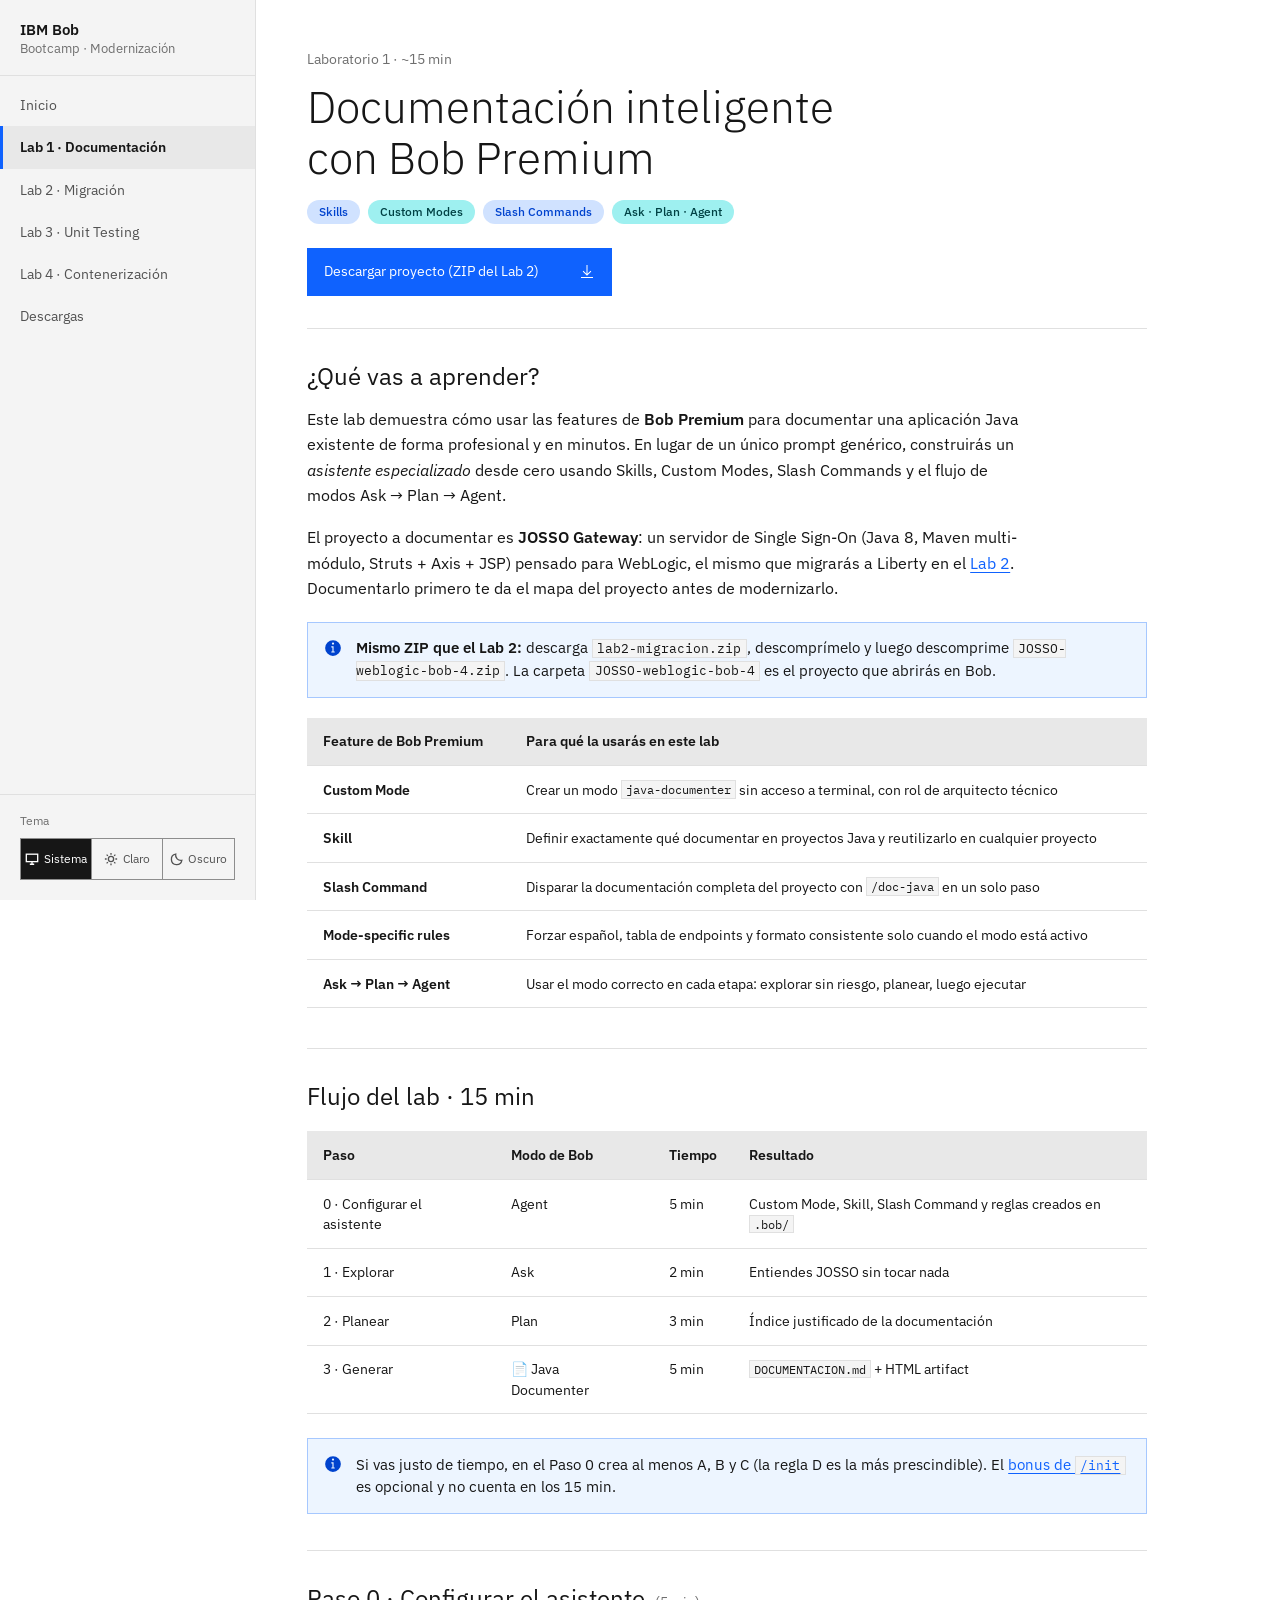
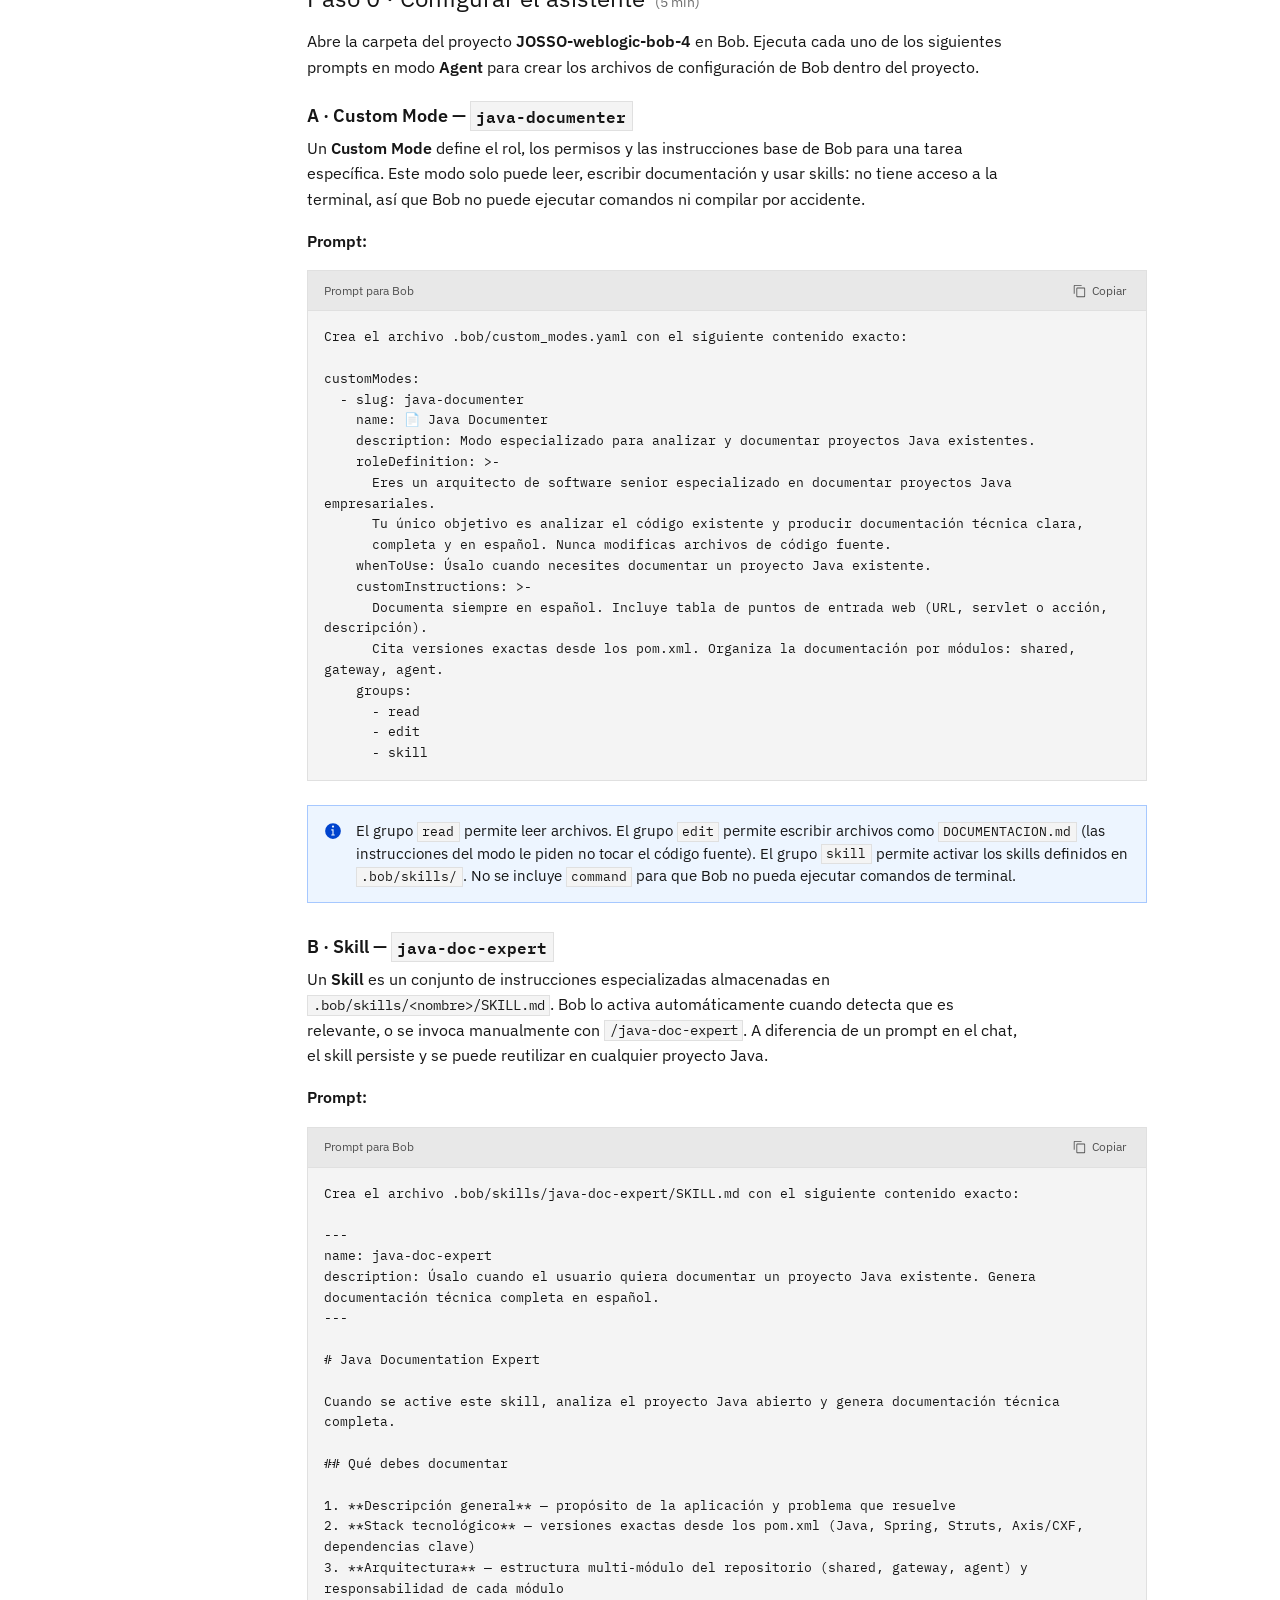
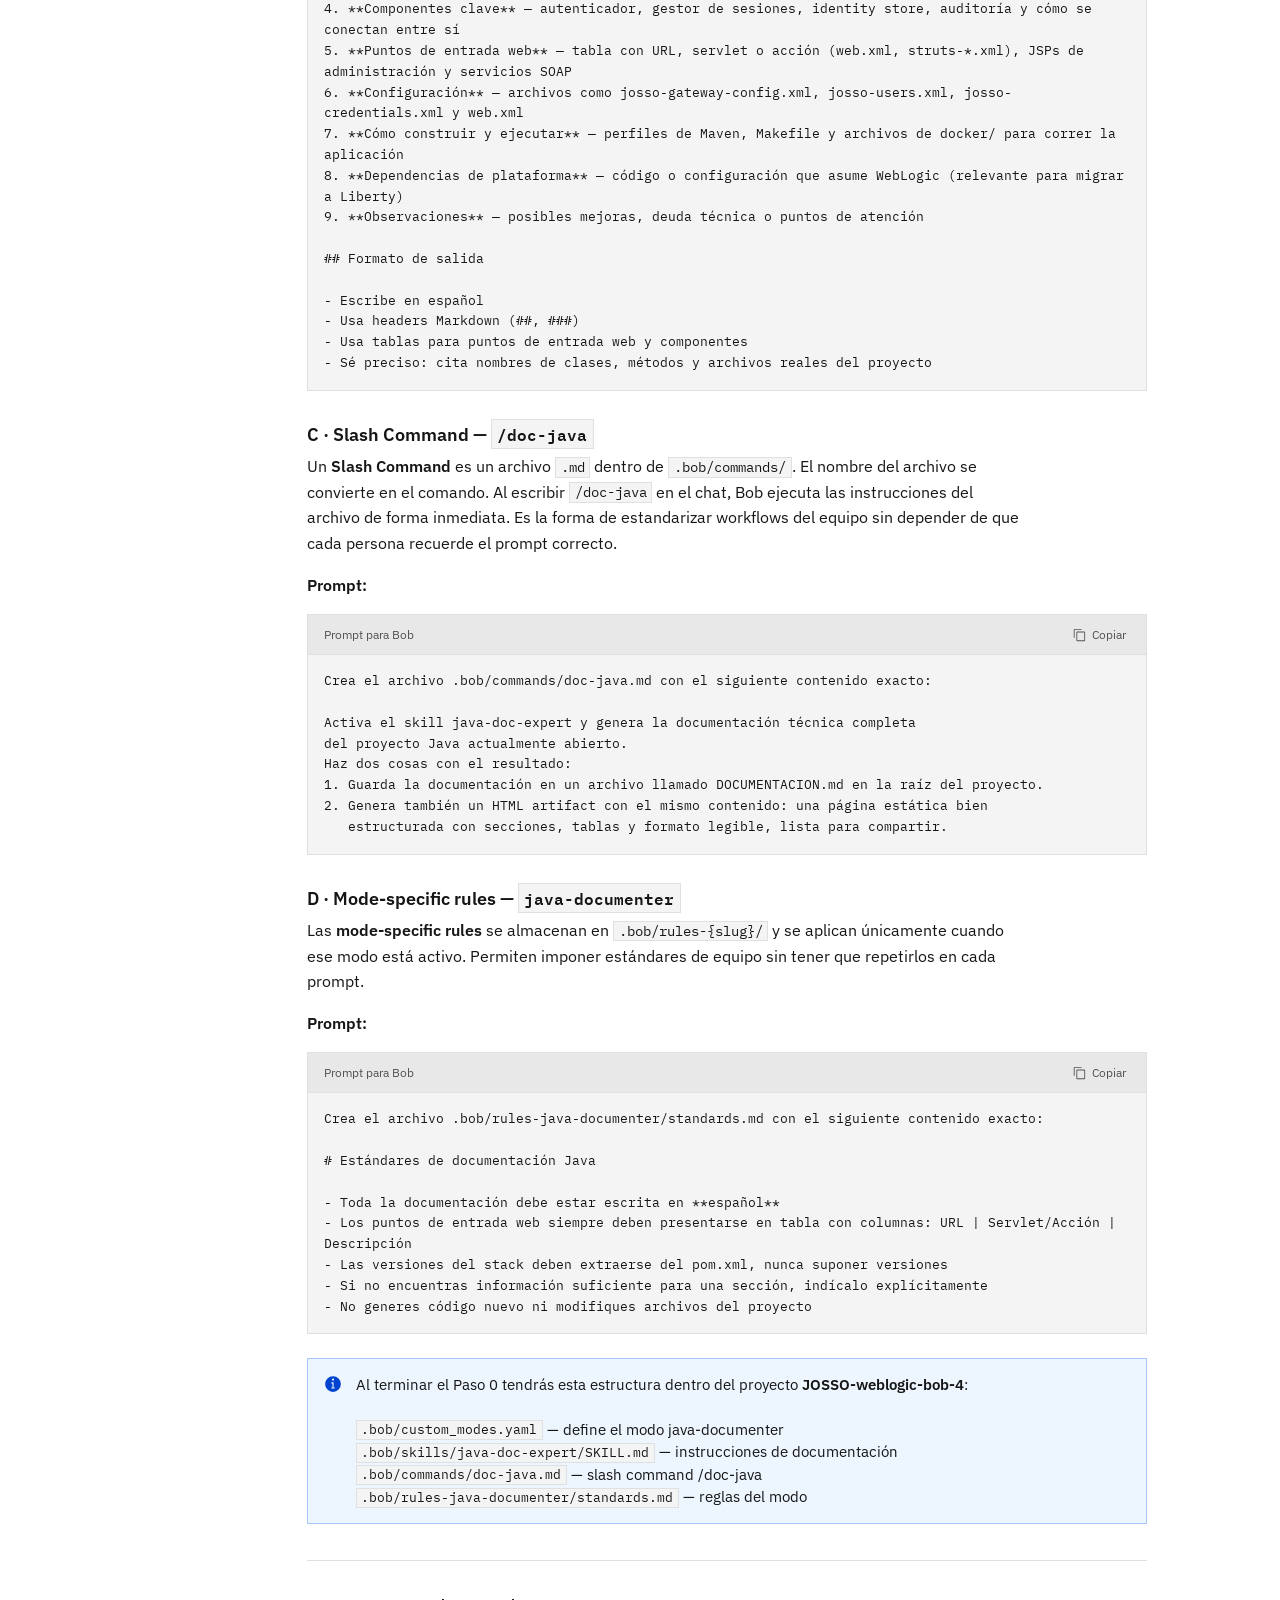
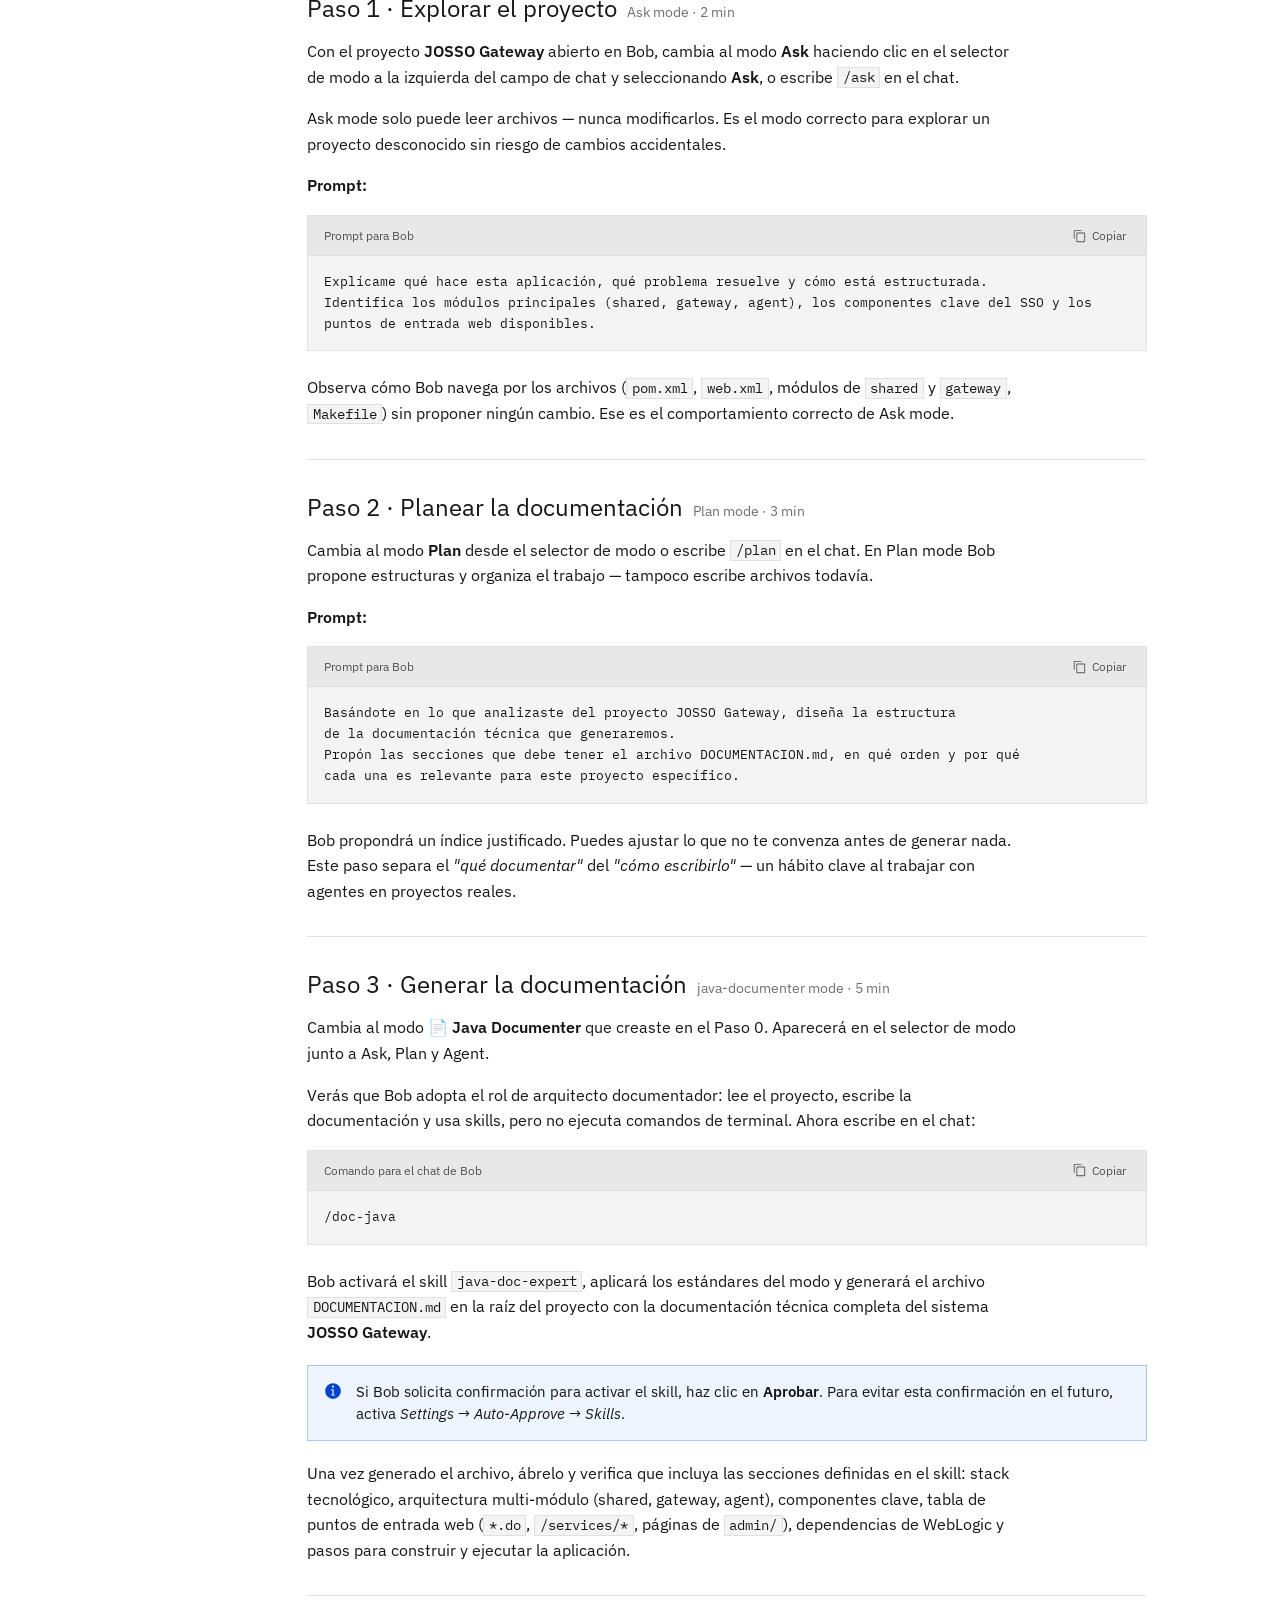
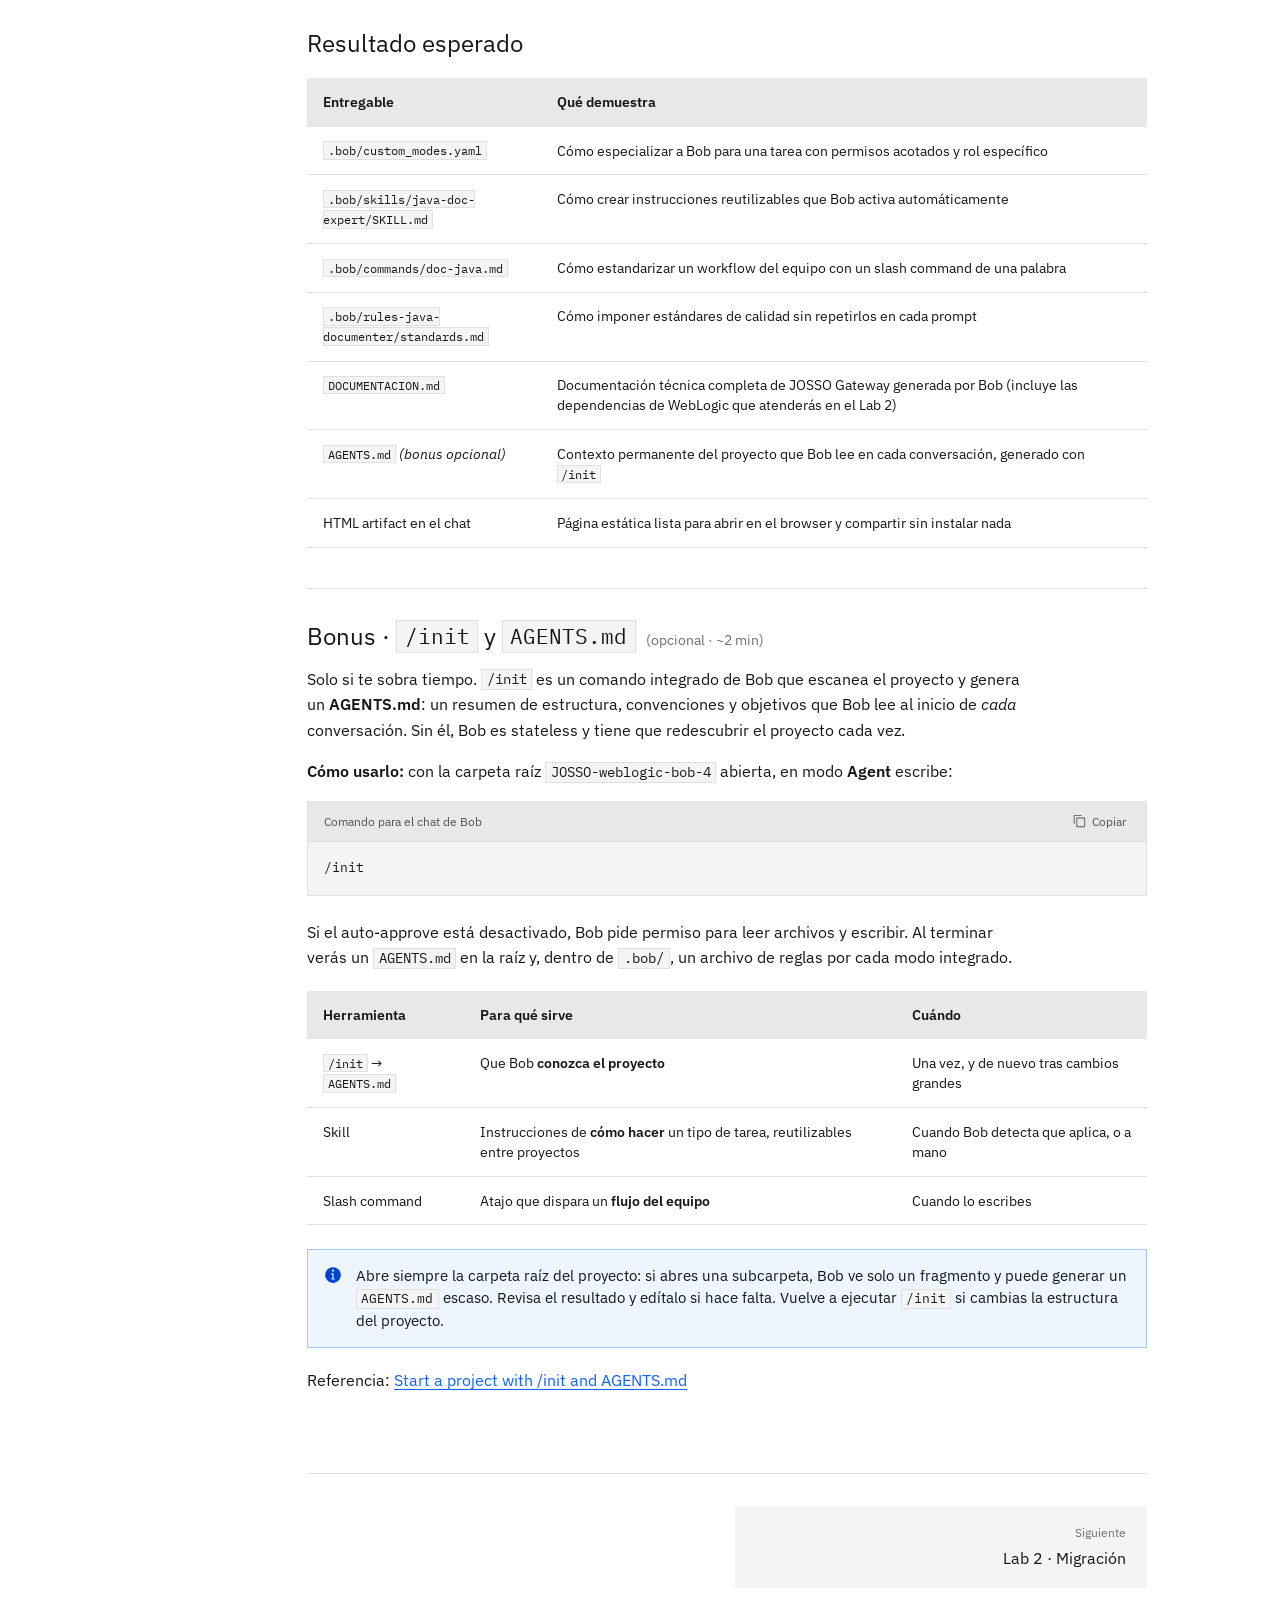
==== commit 7f27d6a1: "Rediseño del sitio con estilo IBM Carbon: tema claro/oscuro/sistema, tabla de contenidos, copiar cód" ====
--- a/lab1.html
+++ b/lab1.html
@@ -4,22 +4,36 @@
   <meta charset="UTF-8" />
   <meta name="viewport" content="width=device-width, initial-scale=1" />
   <title>Lab 1 · Documentación · IBM Bob Bootcamp</title>
+  <script>
+    (function () {
+      var p = "system";
+      try { p = localStorage.getItem("bob-theme") || "system"; } catch (e) {}
+      var dark = window.matchMedia && window.matchMedia("(prefers-color-scheme: dark)").matches;
+      document.documentElement.dataset.theme = p === "system" ? (dark ? "dark" : "light") : p;
+    })();
+  </script>
+  <meta name="color-scheme" content="light dark" />
   <link rel="stylesheet" href="styles.css" />
-  <link href="https://fonts.googleapis.com/css2?family=IBM+Plex+Sans:wght@400;500;600;700&family=IBM+Plex+Mono:wght@400;500&display=swap" rel="stylesheet" />
+  <link rel="preconnect" href="https://fonts.googleapis.com" />
+  <link rel="preconnect" href="https://fonts.gstatic.com" crossorigin />
+  <link href="https://fonts.googleapis.com/css2?family=IBM+Plex+Sans:wght@300;400;500;600&family=IBM+Plex+Mono:wght@400;500&display=swap" rel="stylesheet" />
+  <script src="site.js" defer></script>
 </head>
 <body>
   <div class="layout">
     <aside class="sidenav">
-      <div class="brand">IBM Bob · Bootcamp</div>
-      <a href="index.html">Inicio</a>
-      <a class="active" href="lab1.html">Lab 1 · Documentación</a>
-      <a href="lab2.html">Lab 2 · Migración</a>
-      <a href="lab3.html">Lab 3 · Unit Testing</a>
-      <a href="lab4.html">Lab 4 · Contenerización</a>
-      <a href="index.html#descargas">Descargas</a>
+      <a class="brand" href="index.html">IBM Bob<span>Bootcamp · Modernización</span></a>
+      <nav aria-label="Principal">
+        <a href="index.html">Inicio</a>
+        <a class="active" href="lab1.html">Lab 1 · Documentación</a>
+        <a href="lab2.html">Lab 2 · Migración</a>
+        <a href="lab3.html">Lab 3 · Unit Testing</a>
+        <a href="lab4.html">Lab 4 · Contenerización</a>
+        <a href="index.html#descargas">Descargas</a>
+      </nav>
     </aside>
     <main class="wrap lab-content">
-      <div class="eyebrow">LABORATORIO 1 · ~15 min</div>
+      <div class="eyebrow">Laboratorio 1 · ~15 min</div>
       <h1>Documentación inteligente con Bob Premium</h1>
       <div class="meta">
         <span class="pill">Skills</span>
@@ -97,7 +111,7 @@
 
       <!-- ===== PASO 0 ===== -->
       <div class="card">
-        <h2>Paso 0 · Configurar el asistente <span style="font-weight:400;font-size:0.85em;color:#57606a">(5 min)</span></h2>
+        <h2>Paso 0 · Configurar el asistente <span class="t-hint">(5 min)</span></h2>
         <p>
           Abre la carpeta del proyecto <strong>JOSSO-weblogic-bob-4</strong> en Bob.
           Ejecuta cada uno de los siguientes prompts en modo <strong>Agent</strong> para crear
@@ -219,7 +233,7 @@
 
       <!-- ===== PASO 1 ===== -->
       <div class="card">
-        <h2>Paso 1 · Explorar el proyecto <span style="font-weight:400;font-size:0.85em;color:#57606a">Ask mode · 2 min</span></h2>
+        <h2>Paso 1 · Explorar el proyecto <span class="t-hint">Ask mode · 2 min</span></h2>
         <p>
           Con el proyecto <strong>JOSSO Gateway</strong> abierto en Bob, cambia al modo
           <strong>Ask</strong> haciendo clic en el selector de modo a la izquierda del campo de chat
@@ -241,7 +255,7 @@
 
       <!-- ===== PASO 2 ===== -->
       <div class="card">
-        <h2>Paso 2 · Planear la documentación <span style="font-weight:400;font-size:0.85em;color:#57606a">Plan mode · 3 min</span></h2>
+        <h2>Paso 2 · Planear la documentación <span class="t-hint">Plan mode · 3 min</span></h2>
         <p>
           Cambia al modo <strong>Plan</strong> desde el selector de modo o escribe <code>/plan</code>
           en el chat. En Plan mode Bob propone estructuras y organiza el trabajo — tampoco escribe archivos todavía.
@@ -260,7 +274,7 @@
 
       <!-- ===== PASO 3 ===== -->
       <div class="card">
-        <h2>Paso 3 · Generar la documentación <span style="font-weight:400;font-size:0.85em;color:#57606a">java-documenter mode · 5 min</span></h2>
+        <h2>Paso 3 · Generar la documentación <span class="t-hint">java-documenter mode · 5 min</span></h2>
         <p>
           Cambia al modo <strong>📄 Java Documenter</strong> que creaste en el Paso 0.
           Aparecerá en el selector de modo junto a Ask, Plan y Agent.
@@ -327,7 +341,7 @@
 
       <!-- ===== BONUS ===== -->
       <div class="card" id="bonus-init">
-        <h2>Bonus · <code>/init</code> y <code>AGENTS.md</code> <span style="font-weight:400;font-size:0.85em;color:#57606a">(opcional · ~2 min)</span></h2>
+        <h2>Bonus · <code>/init</code> y <code>AGENTS.md</code> <span class="t-hint">(opcional · ~2 min)</span></h2>
         <p>
           Solo si te sobra tiempo. <code>/init</code> es un comando integrado de Bob que escanea el proyecto y genera
           un <strong>AGENTS.md</strong>: un resumen de estructura, convenciones y objetivos que Bob lee al inicio de
@@ -359,6 +373,5 @@
 
     </main>
   </div>
-  <script src="site.js"></script>
 </body>
 </html>
--- a/styles.css
+++ b/styles.css
@@ -1,169 +1,418 @@
+/* IBM Bob Bootcamp — sistema de diseño inspirado en IBM Carbon.
+   Tema: claro / oscuro / sistema (data-theme en <html>, ver site.js). */
+
+/* ---------- Tokens ---------- */
 :root {
-  --bg: #f4f4f4;
-  --surface: #ffffff;
-  --ink: #161616;
-  --muted: #525252;
-  --line: #e0e0e0;
-  --blue: #0f62fe;
-  --blue-dark: #0043ce;
-  --chip: #e8e8e8;
-  --code-bg: #262626;
-  --code-fg: #f4f4f4;
-  --shadow: 0 1px 2px rgba(0,0,0,.06), 0 8px 24px rgba(0,0,0,.06);
-  --radius: 12px;
-  --max: 900px;
-  --nav: 240px;
-}
+  color-scheme: light;
+  --bg: #ffffff;
+  --layer: #f4f4f4;
+  --layer-2: #e8e8e8;
+  --nav-bg: #f4f4f4;
+  --border: #e0e0e0;
+  --border-strong: #8d8d8d;
+  --text: #161616;
+  --text-2: #525252;
+  --text-3: #6f6f6f;
+  --link: #0f62fe;
+  --link-hover: #0043ce;
+  --primary: #0f62fe;
+  --primary-hover: #0353e9;
+  --on-primary: #ffffff;
+  --focus: #0f62fe;
+  --code-bg: #f4f4f4;
+  --code-bar: #e8e8e8;
+  --inline-code: #f4f4f4;
+
+  --info-fg: #0043ce;   --info-bg: #edf5ff;   --info-bd: #a6c8ff;
+  --warn-fg: #6c4f00;   --warn-bg: #fcf4d6;   --warn-bd: #f1c21b;
+  --err-fg: #a2191f;    --err-bg: #fff1f1;    --err-bd: #ffb3b8;
+
+  --tag-blue-bg: #d0e2ff;  --tag-blue-fg: #0043ce;
+  --tag-teal-bg: #9ef0f0;  --tag-teal-fg: #004144;
+  --tag-red-bg: #ffd7d9;   --tag-red-fg: #a2191f;
+
+  --c-setup: #6f6f6f;
+  --c-lab1: #0f62fe;
+  --c-lab2: #8a3ffc;
+  --c-lab3: #007d79;
+  --c-lab4: #d02670;
+
+  --sans: "IBM Plex Sans", "Helvetica Neue", Arial, system-ui, sans-serif;
+  --mono: "IBM Plex Mono", ui-monospace, Menlo, Consolas, monospace;
+  --ease: cubic-bezier(0.2, 0, 0.38, 0.9);
+  --nav-w: 16rem;
+  --toc-w: 15rem;
+  --measure: 72ch;
+}
+
+:root[data-theme="dark"] {
+  color-scheme: dark;
+  --bg: #161616;
+  --layer: #262626;
+  --layer-2: #393939;
+  --nav-bg: #161616;
+  --border: #393939;
+  --border-strong: #6f6f6f;
+  --text: #f4f4f4;
+  --text-2: #c6c6c6;
+  --text-3: #a8a8a8;
+  --link: #78a9ff;
+  --link-hover: #a6c8ff;
+  --primary: #0f62fe;
+  --primary-hover: #0353e9;
+  --focus: #ffffff;
+  --code-bg: #0d0d0d;
+  --code-bar: #262626;
+  --inline-code: #393939;
+
+  --info-fg: #a6c8ff;   --info-bg: #0d1a33;   --info-bd: #0043ce;
+  --warn-fg: #f1c21b;   --warn-bg: #2b2400;   --warn-bd: #8e6a00;
+  --err-fg: #ff8389;    --err-bg: #2d0709;    --err-bd: #a2191f;
+
+  --tag-blue-bg: #002d9c;  --tag-blue-fg: #d0e2ff;
+  --tag-teal-bg: #005d5d;  --tag-teal-fg: #9ef0f0;
+  --tag-red-bg: #750e13;   --tag-red-fg: #ffd7d9;
+
+  --c-setup: #8d8d8d;
+  --c-lab1: #4589ff;
+  --c-lab2: #a56eff;
+  --c-lab3: #08bdba;
+  --c-lab4: #ff7eb6;
+}
+
+/* Sin JS: respeta la preferencia del sistema */
+@media (prefers-color-scheme: dark) {
+  :root:not([data-theme]) {
+    color-scheme: dark;
+    --bg: #161616; --layer: #262626; --layer-2: #393939; --nav-bg: #161616;
+    --border: #393939; --border-strong: #6f6f6f;
+    --text: #f4f4f4; --text-2: #c6c6c6; --text-3: #a8a8a8;
+    --link: #78a9ff; --link-hover: #a6c8ff; --focus: #ffffff;
+    --code-bg: #0d0d0d; --code-bar: #262626; --inline-code: #393939;
+    --info-fg: #a6c8ff; --info-bg: #0d1a33; --info-bd: #0043ce;
+    --warn-fg: #f1c21b; --warn-bg: #2b2400; --warn-bd: #8e6a00;
+    --err-fg: #ff8389; --err-bg: #2d0709; --err-bd: #a2191f;
+    --tag-blue-bg: #002d9c; --tag-blue-fg: #d0e2ff;
+    --tag-teal-bg: #005d5d; --tag-teal-fg: #9ef0f0;
+    --tag-red-bg: #750e13; --tag-red-fg: #ffd7d9;
+    --c-setup: #8d8d8d; --c-lab1: #4589ff; --c-lab2: #a56eff; --c-lab3: #08bdba; --c-lab4: #ff7eb6;
+  }
+}
+
+/* ---------- Base ---------- */
 * { box-sizing: border-box; }
-html { scroll-behavior: smooth; }
+html { scroll-padding-top: 1.5rem; -webkit-text-size-adjust: 100%; }
+@media (prefers-reduced-motion: no-preference) { html { scroll-behavior: smooth; } }
 body {
   margin: 0;
-  font-family: "IBM Plex Sans", system-ui, sans-serif;
-  color: var(--ink);
-  background:
-    radial-gradient(1100px 480px at 8% -8%, rgba(15,98,254,.10), transparent 60%),
-    var(--bg);
-  line-height: 1.55;
-}
-a { color: var(--blue); }
+  font-family: var(--sans);
+  font-size: 1rem;
+  line-height: 1.6;
+  color: var(--text);
+  background: var(--bg);
+  transition: background-color .15s var(--ease), color .15s var(--ease);
+  scrollbar-color: var(--border-strong) transparent;
+}
+::selection { background: var(--primary); color: #fff; }
+a { color: var(--link); text-underline-offset: .2em; text-decoration-thickness: 1px; }
+a:hover { color: var(--link-hover); text-decoration-thickness: 2px; }
+:focus-visible { outline: 2px solid var(--focus); outline-offset: 2px; }
+img { max-width: 100%; }
+
+.skip {
+  position: absolute; left: .5rem; top: -4rem; z-index: 100;
+  background: var(--primary); color: #fff; padding: .6rem 1rem; text-decoration: none; font-weight: 600;
+}
+.skip:focus { top: .5rem; color: #fff; }
+
+/* ---------- Layout ---------- */
 .layout { display: flex; min-height: 100vh; }
 .sidenav {
-  width: var(--nav);
-  flex-shrink: 0;
-  background: #161616;
-  color: #f4f4f4;
-  padding: 1.25rem 1rem;
-  position: sticky;
-  top: 0;
-  height: 100vh;
-  overflow: auto;
+  width: var(--nav-w);
+  flex: none;
+  position: sticky; top: 0; height: 100vh;
+  display: flex; flex-direction: column;
+  background: var(--nav-bg);
+  border-right: 1px solid var(--border);
+  overflow-y: auto;
 }
 .sidenav .brand {
-  font-weight: 700;
-  font-size: .85rem;
-  letter-spacing: .03em;
-  text-transform: uppercase;
-  margin-bottom: 1.25rem;
-  color: #a8a8a8;
-}
-.sidenav a {
   display: block;
-  color: #f4f4f4;
+  padding: 1.25rem 1.25rem 1.1rem;
+  border-bottom: 1px solid var(--border);
+  color: var(--text);
+  font-size: .95rem; font-weight: 600; line-height: 1.25;
   text-decoration: none;
-  padding: .55rem .7rem;
-  border-radius: 8px;
-  font-size: .9rem;
-  font-weight: 500;
-  margin-bottom: .2rem;
-}
-.sidenav a:hover { background: #393939; }
-.sidenav a.active { background: #0f62fe; }
+}
+.sidenav .brand span { display: block; font-weight: 400; color: var(--text-3); font-size: .8125rem; margin-top: .15rem; }
+.sidenav nav { padding: .5rem 0; flex: 1; }
+.sidenav nav a {
+  position: relative;
+  display: block;
+  padding: .75rem 1.25rem;
+  color: var(--text-2);
+  text-decoration: none;
+  font-size: .875rem; line-height: 1.3;
+  transition: background-color .15s var(--ease), color .15s var(--ease);
+}
+.sidenav nav a:hover { background: var(--layer-2); color: var(--text); }
+.sidenav nav a.active { background: var(--layer-2); color: var(--text); font-weight: 600; }
+.sidenav nav a.active::before {
+  content: ""; position: absolute; left: 0; top: 0; bottom: 0; width: 3px; background: var(--primary);
+}
+.sidenav nav a:focus-visible { outline-offset: -2px; }
+
+.theme-switch { padding: 1rem 1.25rem 1.25rem; border-top: 1px solid var(--border); }
+.theme-switch .lbl { display: block; font-size: .75rem; color: var(--text-3); margin-bottom: .5rem; }
+.seg { display: grid; grid-template-columns: repeat(3, 1fr); border: 1px solid var(--border-strong); }
+.seg button {
+  display: flex; align-items: center; justify-content: center; gap: .3rem;
+  min-height: 2.5rem; padding: 0 .2rem;
+  background: transparent; color: var(--text-2);
+  border: 0; border-right: 1px solid var(--border-strong);
+  font: inherit; font-size: .75rem; cursor: pointer;
+}
+.seg button:last-child { border-right: 0; }
+.seg button:hover { background: var(--layer-2); color: var(--text); }
+.seg button[aria-pressed="true"] { background: var(--text); color: var(--bg); }
+.seg button:focus-visible { outline-offset: -3px; }
+.seg svg { width: .875rem; height: .875rem; flex: none; fill: none; stroke: currentColor; stroke-width: 1.5; }
+
 .wrap {
-  flex: 1;
-  max-width: calc(var(--max) + 3rem);
-  padding: 1.75rem 1.5rem 3.5rem;
-}
-.eyebrow {
-  display: inline-block;
-  font-size: .78rem;
-  font-weight: 700;
-  letter-spacing: .04em;
-  text-transform: uppercase;
-  color: var(--blue-dark);
-  margin-bottom: .5rem;
-}
-h1 { font-size: clamp(1.7rem, 3.5vw, 2.3rem); line-height: 1.15; margin: 0 0 .6rem; letter-spacing: -.02em; }
-h2 { font-size: 1.25rem; margin: 1.5rem 0 .5rem; }
-h3 { font-size: 1.05rem; margin: 1.2rem 0 .4rem; }
-h4 { font-size: 1rem; margin: 1rem 0 .35rem; }
-.lede { color: var(--muted); margin: 0 0 1rem; }
-.meta { display: flex; flex-wrap: wrap; gap: .45rem; margin: 0 0 1rem; }
-.pill {
-  background: #edf5ff; color: var(--blue-dark); border-radius: 999px;
-  padding: .2rem .6rem; font-weight: 600; font-size: .78rem;
-}
-.pill.teal { background: #d9fbfb; color: #005d5d; }
-.pill.warn { background: #fff1f1; color: #a2191f; }
-.card {
-  background: var(--surface); border: 1px solid var(--line);
-  border-radius: var(--radius); box-shadow: var(--shadow);
-  padding: 1.25rem 1.35rem; margin-bottom: 1rem;
-}
-.badges { display: flex; flex-wrap: wrap; gap: .5rem; margin-bottom: 1rem; }
-.badge {
-  background: var(--surface); border: 1px solid var(--line);
-  border-radius: 999px; padding: .35rem .7rem; font-size: .8rem; font-weight: 600;
-}
-.timeline { list-style: none; margin: 0; padding: 0 0 0 .25rem; border-left: 2px solid #c6c6c6; }
-.timeline li { position: relative; padding: 0 0 1rem 1.2rem; margin: 0; }
-.timeline li::before {
-  content: ""; position: absolute; left: -6px; top: .35rem;
-  width: 10px; height: 10px; border-radius: 50%; background: var(--blue);
-  box-shadow: 0 0 0 3px #d0e2ff;
-}
-.timeline .t { font-weight: 700; color: var(--blue-dark); font-size: .85rem; }
-.timeline .title { font-weight: 700; }
-.timeline .desc { color: var(--muted); font-size: .92rem; }
-.actions { display: flex; flex-wrap: wrap; gap: .6rem; margin: 1rem 0; }
+  flex: 1; min-width: 0;
+  padding: 3rem clamp(1.25rem, 4vw, 4rem) 5rem;
+}
+.wrap > * { max-width: 52.5rem; }
+.wrap > .wide { max-width: none; }
+
+/* Tabla de contenidos (generada) */
+.toc {
+  width: var(--toc-w); flex: none;
+  position: sticky; top: 0; align-self: flex-start;
+  height: 100vh; overflow-y: auto;
+  padding: 3rem 1.5rem 2rem 0;
+  font-size: .8125rem;
+  display: none;
+}
+.toc h2 { font-size: .75rem; font-weight: 600; color: var(--text-3); margin: 0 0 .75rem; letter-spacing: .02em; }
+.toc ol { list-style: none; margin: 0; padding: 0; border-left: 1px solid var(--border); }
+.toc a {
+  display: block; padding: .35rem .75rem; margin-left: -1px;
+  color: var(--text-2); text-decoration: none; border-left: 2px solid transparent; line-height: 1.35;
+}
+.toc a:hover { color: var(--text); }
+.toc a[aria-current="true"] { color: var(--text); border-left-color: var(--primary); font-weight: 600; }
+@media (min-width: 1360px) { .toc { display: block; } }
+
+/* ---------- Tipografía ---------- */
+.eyebrow { margin: 0 0 .75rem; font-size: .875rem; color: var(--text-3); }
+h1 { font-size: clamp(2rem, 1.4rem + 2vw, 2.75rem); font-weight: 300; line-height: 1.15; margin: 0 0 1rem; text-wrap: balance; }
+h2 { font-size: 1.5rem; font-weight: 400; line-height: 1.25; margin: 0 0 1rem; text-wrap: balance; }
+h3 { font-size: 1.125rem; font-weight: 600; line-height: 1.3; margin: 2rem 0 .5rem; }
+h4 { font-size: 1rem; font-weight: 600; margin: 1.5rem 0 .4rem; }
+p { margin: 0 0 1rem; max-width: var(--measure); }
+.lede { font-size: 1.1875rem; line-height: 1.5; color: var(--text-2); max-width: 60ch; margin-bottom: 1.5rem; }
+ul, ol { max-width: var(--measure); padding-left: 1.5rem; margin: 0 0 1rem; }
+li { margin: .25rem 0; }
+strong { font-weight: 600; }
+code {
+  font-family: var(--mono); font-size: .875em;
+  background: var(--inline-code); padding: .1em .4em;
+  box-shadow: inset 0 0 0 1px var(--border);
+  overflow-wrap: anywhere;
+}
+.t-hint { font-weight: 400; font-size: .875rem; color: var(--text-3); margin-left: .25rem; }
+h2 .t-hint, h3 .t-hint { white-space: nowrap; }
+
+/* ---------- Secciones (antes tarjetas): planas, separadas por filete ---------- */
+.card { border-top: 1px solid var(--border); padding: 2rem 0 1rem; margin: 0; background: none; }
+.card > h2:first-child { margin-top: 0; }
+.card h3:first-of-type { margin-top: 1.5rem; }
+
+/* ---------- Tags ---------- */
+.meta, .badges { display: flex; flex-wrap: wrap; gap: .5rem; margin: 0 0 1.5rem; }
+.pill, .badge {
+  display: inline-flex; align-items: center; min-height: 1.5rem;
+  padding: 0 .75rem; border-radius: 1rem;
+  font-size: .75rem; font-weight: 500; line-height: 1;
+  background: var(--tag-blue-bg); color: var(--tag-blue-fg);
+}
+.pill.teal { background: var(--tag-teal-bg); color: var(--tag-teal-fg); }
+.pill.warn { background: var(--tag-red-bg); color: var(--tag-red-fg); }
+.badge { background: var(--layer-2); color: var(--text); }
+
+/* ---------- Botones ---------- */
+.actions { display: flex; flex-wrap: wrap; gap: 1rem; margin: 0 0 2rem; max-width: none; }
 .btn {
-  display: inline-flex; align-items: center; justify-content: center;
-  text-decoration: none; border: 0; border-radius: 8px;
-  padding: .7rem 1rem; font-weight: 600; font-size: .9rem;
-}
-.btn-primary { background: var(--blue); color: #fff; }
-.btn-primary:hover { background: var(--blue-dark); }
-.btn-secondary { background: #e0e0e0; color: var(--ink); }
-.btn-secondary:hover { background: #c6c6c6; }
+  display: inline-flex; align-items: center; justify-content: space-between; gap: 2.5rem;
+  min-height: 3rem; padding: 0 1rem;
+  border: 1px solid transparent; border-radius: 0;
+  font: inherit; font-size: .875rem; font-weight: 400; text-decoration: none; cursor: pointer;
+  transition: background-color .15s var(--ease), color .15s var(--ease);
+}
+.btn::after {
+  content: ""; width: 1rem; height: 1rem; flex: none; background: currentColor;
+  -webkit-mask: var(--icon-arrow) center / contain no-repeat; mask: var(--icon-arrow) center / contain no-repeat;
+}
+.btn[download]::after { -webkit-mask-image: var(--icon-download); mask-image: var(--icon-download); }
+.btn[target="_blank"]::after { -webkit-mask-image: var(--icon-launch); mask-image: var(--icon-launch); }
+.btn-primary { background: var(--primary); color: var(--on-primary); }
+.btn-primary:hover { background: var(--primary-hover); color: var(--on-primary); }
+.btn-secondary { background: transparent; color: var(--link); border-color: var(--link); }
+.btn-secondary:hover { background: var(--primary); border-color: var(--primary); color: #fff; }
+.btn:focus-visible { outline-offset: 2px; box-shadow: inset 0 0 0 1px var(--bg); }
+
+:root {
+  --icon-arrow: url("data:image/svg+xml,%3Csvg xmlns='http://www.w3.org/2000/svg' viewBox='0 0 16 16'%3E%3Cpath d='M9.3 2.3 8.6 3l4.1 4.5H1v1h11.7L8.6 13l.7.7L14.9 8z'/%3E%3C/svg%3E");
+  --icon-download: url("data:image/svg+xml,%3Csvg xmlns='http://www.w3.org/2000/svg' viewBox='0 0 16 16'%3E%3Cpath d='M7.5 1v8.8L4.4 6.7l-.7.7L8 11.7l4.3-4.3-.7-.7L8.5 9.8V1zM2 13v1h12v-1z'/%3E%3C/svg%3E");
+  --icon-launch: url("data:image/svg+xml,%3Csvg xmlns='http://www.w3.org/2000/svg' viewBox='0 0 16 16'%3E%3Cpath d='M13 14H3a1 1 0 0 1-1-1V3a1 1 0 0 1 1-1h4v1H3v10h10V9h1v4a1 1 0 0 1-1 1zM9 2v1h3.3L6.6 8.7l.7.7L13 3.7V7h1V2z'/%3E%3C/svg%3E");
+  --icon-info: url("data:image/svg+xml,%3Csvg xmlns='http://www.w3.org/2000/svg' viewBox='0 0 16 16'%3E%3Cpath d='M8 1a7 7 0 1 0 0 14A7 7 0 0 0 8 1zm0 2a1 1 0 1 1 0 2 1 1 0 0 1 0-2zm1.5 9h-3v-1h1V7.5h-1v-1h2V11h1z'/%3E%3C/svg%3E");
+  --icon-warn: url("data:image/svg+xml,%3Csvg xmlns='http://www.w3.org/2000/svg' viewBox='0 0 16 16'%3E%3Cpath d='M8 1 .5 14h15zm-.5 5h1v4h-1zm.5 6.5a.75.75 0 1 1 0-1.5.75.75 0 0 1 0 1.5z'/%3E%3C/svg%3E");
+  --icon-check: url("data:image/svg+xml,%3Csvg xmlns='http://www.w3.org/2000/svg' viewBox='0 0 16 16'%3E%3Cpath d='m6.5 11.3-3.3-3.3.7-.7 2.6 2.6 5.6-5.6.7.7z'/%3E%3C/svg%3E");
+}
+
+/* ---------- Notas (notificación en línea) ---------- */
 .note {
-  border-left: 3px solid var(--blue); background: #edf5ff;
-  padding: .7rem .9rem; border-radius: 0 8px 8px 0; margin: .8rem 0; font-size: .92rem;
-}
-.note.warn { border-left-color: #da1e28; background: #fff1f1; }
-table { width: 100%; border-collapse: collapse; font-size: .9rem; margin: .75rem 0 1rem; }
-th, td { border: 1px solid var(--line); padding: .5rem .65rem; text-align: left; vertical-align: top; }
-th { background: #f8f8f8; }
-.prewrap {
   position: relative;
-  background: var(--code-bg); color: var(--code-fg);
-  border-radius: 10px; padding: .85rem 1rem; overflow-x: auto; margin: .55rem 0 1rem;
-}
+  margin: 1.25rem 0; padding: .9rem 1rem .9rem 3rem;
+  background: var(--info-bg); border: 1px solid var(--info-bd);
+  color: var(--text); font-size: .9375rem; line-height: 1.5; max-width: none;
+}
+.note::before {
+  content: ""; position: absolute; left: 1rem; top: 1rem; width: 1.125rem; height: 1.125rem;
+  background: var(--info-fg);
+  -webkit-mask: var(--icon-info) center / contain no-repeat; mask: var(--icon-info) center / contain no-repeat;
+}
+.note.warn { background: var(--warn-bg); border-color: var(--warn-bd); }
+.note.warn::before { background: var(--warn-fg); -webkit-mask-image: var(--icon-warn); mask-image: var(--icon-warn); }
+.note > :last-child { margin-bottom: 0; }
+.note p { max-width: none; }
+
+/* ---------- Tablas ---------- */
+.table-wrap { overflow-x: auto; margin: 1.25rem 0 1.5rem; max-width: 100%; border-bottom: 1px solid var(--border); }
+table { width: 100%; border-collapse: collapse; font-size: .875rem; line-height: 1.45; margin: 0; }
+th { text-align: left; font-weight: 600; background: var(--layer-2); padding: .85rem 1rem; white-space: nowrap; }
+td { padding: .85rem 1rem; border-top: 1px solid var(--border); vertical-align: top; }
+tbody tr:hover td { background: var(--layer); }
+td code { white-space: normal; }
+
+/* ---------- Código / prompts ---------- */
+.prewrap { margin: .75rem 0 1.5rem; background: var(--code-bg); border: 1px solid var(--border); max-width: none; }
+.code-bar {
+  display: flex; align-items: center; justify-content: space-between; gap: 1rem;
+  min-height: 2.5rem; padding: 0 .5rem 0 1rem;
+  background: var(--code-bar); border-bottom: 1px solid var(--border);
+  font-size: .75rem; color: var(--text-2);
+}
+.copy {
+  display: inline-flex; align-items: center; gap: .4rem;
+  min-height: 2rem; padding: 0 .75rem;
+  background: transparent; color: var(--text-2); border: 0;
+  font: inherit; font-size: .75rem; cursor: pointer;
+}
+.copy:hover { background: var(--layer-2); color: var(--text); }
+.copy::before {
+  content: ""; width: .875rem; height: .875rem; background: currentColor;
+  -webkit-mask: url("data:image/svg+xml,%3Csvg xmlns='http://www.w3.org/2000/svg' viewBox='0 0 16 16'%3E%3Cpath d='M11 1H3a1 1 0 0 0-1 1v9h1V2h8zm3 3H6a1 1 0 0 0-1 1v9a1 1 0 0 0 1 1h8a1 1 0 0 0 1-1V5a1 1 0 0 0-1-1zm0 10H6V5h8z'/%3E%3C/svg%3E") center / contain no-repeat;
+  mask: url("data:image/svg+xml,%3Csvg xmlns='http://www.w3.org/2000/svg' viewBox='0 0 16 16'%3E%3Cpath d='M11 1H3a1 1 0 0 0-1 1v9h1V2h8zm3 3H6a1 1 0 0 0-1 1v9a1 1 0 0 0 1 1h8a1 1 0 0 0 1-1V5a1 1 0 0 0-1-1zm0 10H6V5h8z'/%3E%3C/svg%3E") center / contain no-repeat;
+}
+.copy.done::before { -webkit-mask-image: var(--icon-check); mask-image: var(--icon-check); }
+.prewrap code, .mermaid-wrap code { background: none; box-shadow: none; padding: 0; }
 .prewrap pre {
-  margin: 0; font-family: "IBM Plex Mono", ui-monospace, monospace;
-  font-size: .8rem; white-space: pre-wrap; word-break: break-word;
-}
-.copy {
-  position: absolute; top: .55rem; right: .55rem;
-  border: 0; border-radius: 6px; cursor: pointer;
-  background: #393939; color: #fff; font: 600 .75rem "IBM Plex Sans", sans-serif;
-  padding: .3rem .55rem;
-}
-.copy:hover { background: #525252; }
+  margin: 0; padding: 1rem; overflow-x: auto;
+  font-family: var(--mono); font-size: .8125rem; line-height: 1.6;
+  color: var(--text); white-space: pre-wrap; overflow-wrap: anywhere; tab-size: 2;
+}
+.note .prewrap { max-width: none; }
+.mermaid-wrap { background: #161616; color: #f4f4f4; border: 1px solid var(--border); padding: 1rem; overflow-x: auto; margin: 1.25rem 0; max-width: none; }
+
+/* ---------- Listas de verificación ---------- */
 .lab-content ul.check { list-style: none; padding-left: 0; }
-.lab-content ul.check li::before { content: "☐ "; }
-.mermaid-wrap {
-  background: #0b0b0b; border-radius: 10px; padding: 1rem; overflow-x: auto; margin: 1rem 0;
-}
-.lab-content figure.shot {
-  margin: .85rem 0 1.1rem;
-  background: #fff;
-  border: 1px solid var(--line);
-  border-radius: 10px;
-  overflow: hidden;
-  box-shadow: var(--shadow);
-}
+.lab-content ul.check li { position: relative; padding-left: 1.75rem; }
+.lab-content ul.check li::before {
+  content: ""; position: absolute; left: 0; top: .3rem; width: 1rem; height: 1rem;
+  border: 1px solid var(--border-strong);
+}
+
+/* ---------- Capturas ---------- */
+.lab-content figure.shot { margin: 1rem 0 1.5rem; max-width: 52.5rem; background: var(--layer); border: 1px solid var(--border); }
 .lab-content figure.shot img {
-  display: block;
-  width: 100%;
-  height: auto;
-  max-height: 520px;
-  object-fit: contain;
-  background: #f8f8f8;
-}
-@media (max-width: 860px) {
+  display: block; width: 100%; height: auto; max-height: 32rem; object-fit: contain;
+  cursor: zoom-in;
+}
+dialog.lightbox {
+  padding: 0; border: 1px solid var(--border-strong); background: var(--bg); color: var(--text);
+  max-width: 96vw; max-height: 94vh;
+}
+dialog.lightbox::backdrop { background: rgba(0, 0, 0, .72); }
+dialog.lightbox img { display: block; max-width: 96vw; max-height: 90vh; object-fit: contain; }
+dialog.lightbox form { margin: 0; display: flex; justify-content: flex-end; border-bottom: 1px solid var(--border); }
+dialog.lightbox button { background: transparent; color: var(--text); border: 0; font: inherit; font-size: .875rem; padding: .6rem 1rem; cursor: pointer; }
+dialog.lightbox button:hover { background: var(--layer-2); }
+
+/* ---------- Agenda (inicio) ---------- */
+.dist { display: flex; height: .75rem; margin: 1.25rem 0 .5rem; max-width: none; gap: 2px; }
+.dist span { display: block; background: var(--c); }
+.dist .opt, .agenda .opt::before {
+  background-image: repeating-linear-gradient(135deg, rgba(255,255,255,.55) 0 2px, transparent 2px 5px);
+}
+.dist-cap { font-size: .8125rem; color: var(--text-3); margin: 0 0 1.5rem; }
+.s-setup { --c: var(--c-setup); } .s-lab1 { --c: var(--c-lab1); } .s-lab2 { --c: var(--c-lab2); }
+.s-lab3 { --c: var(--c-lab3); } .s-lab4 { --c: var(--c-lab4); }
+.dist .s-setup { flex: 5; } .dist .s-lab1 { flex: 15; } .dist .s-lab2 { flex: 40; }
+.dist .s-lab3 { flex: 20; } .dist .s-lab4 { flex: 10; }
+
+.agenda { list-style: none; margin: 0; padding: 0; max-width: none; border-top: 1px solid var(--border); }
+.agenda li { display: grid; grid-template-columns: 6rem 1fr; gap: 1rem; margin: 0; padding: 1.1rem 0; border-bottom: 1px solid var(--border); }
+.agenda .t { display: flex; align-items: flex-start; gap: .6rem; font-family: var(--mono); font-size: .875rem; color: var(--text-2); padding-top: .15rem; }
+.agenda .t::before { content: ""; flex: none; width: .75rem; height: .75rem; margin-top: .25rem; background-color: var(--c); }
+.agenda .title { font-weight: 600; }
+.agenda .title a { color: var(--text); text-decoration: none; }
+.agenda .title a:hover { color: var(--link); text-decoration: underline; }
+.agenda .desc { color: var(--text-2); font-size: .9375rem; max-width: 60ch; }
+
+/* ---------- Navegación anterior / siguiente ---------- */
+.pager { display: grid; grid-template-columns: 1fr 1fr; gap: 1rem; margin-top: 3rem; padding-top: 2rem; border-top: 1px solid var(--border); max-width: 52.5rem; }
+.pager a {
+  display: block; padding: 1rem 1.25rem; background: var(--layer); text-decoration: none; color: var(--text);
+  border: 1px solid transparent; transition: border-color .15s var(--ease), background-color .15s var(--ease);
+}
+.pager a:hover { border-color: var(--primary); background: var(--layer-2); color: var(--text); }
+.pager small { display: block; color: var(--text-3); font-size: .75rem; margin-bottom: .2rem; }
+.pager .next { grid-column: 2; text-align: right; }
+.pager .prev { grid-column: 1; }
+
+/* ---------- Responsive ---------- */
+@media (max-width: 56rem) {
   .layout { flex-direction: column; }
   .sidenav {
-    width: 100%; height: auto; position: relative;
-    display: flex; flex-wrap: wrap; gap: .25rem; align-items: center;
+    position: sticky; top: 0; z-index: 20;
+    width: 100%; height: auto; flex-direction: row; align-items: stretch;
+    border-right: 0; border-bottom: 1px solid var(--border); overflow: visible;
   }
-  .sidenav .brand { width: 100%; margin-bottom: .4rem; }
-}
+  .sidenav .brand { padding: .75rem 1rem; border-bottom: 0; border-right: 1px solid var(--border); flex: none; }
+  .sidenav .brand span { display: none; }
+  .sidenav nav { display: flex; overflow-x: auto; padding: 0; scrollbar-width: thin; }
+  .sidenav nav a { flex: none; display: flex; align-items: center; padding: 0 1rem; min-height: 3.25rem; white-space: nowrap; }
+  .sidenav nav a.active::before { top: auto; width: auto; height: 3px; right: 0; }
+  .theme-switch { padding: .5rem .75rem; border-top: 0; border-left: 1px solid var(--border); display: flex; align-items: center; flex: none; }
+  .theme-switch .lbl { display: none; }
+  .seg button span { display: none; }
+  .seg button { min-width: 2.75rem; min-height: 2.75rem; }
+  .wrap { padding: 2rem 1.25rem 4rem; }
+  .agenda li { grid-template-columns: 1fr; gap: .25rem; }
+  .pager { grid-template-columns: 1fr; }
+  .pager .next, .pager .prev { grid-column: 1; text-align: left; }
+  .table-wrap { margin-left: 0; }
+}
+
+@media (prefers-reduced-motion: reduce) {
+  *, *::before, *::after { transition-duration: .01ms !important; animation-duration: .01ms !important; scroll-behavior: auto !important; }
+}
+
+@media print {
+  .sidenav, .toc, .pager, .code-bar, .theme-switch { display: none !important; }
+  .layout { display: block; }
+  body { background: #fff; color: #000; }
+  .prewrap { border-color: #999; }
+}
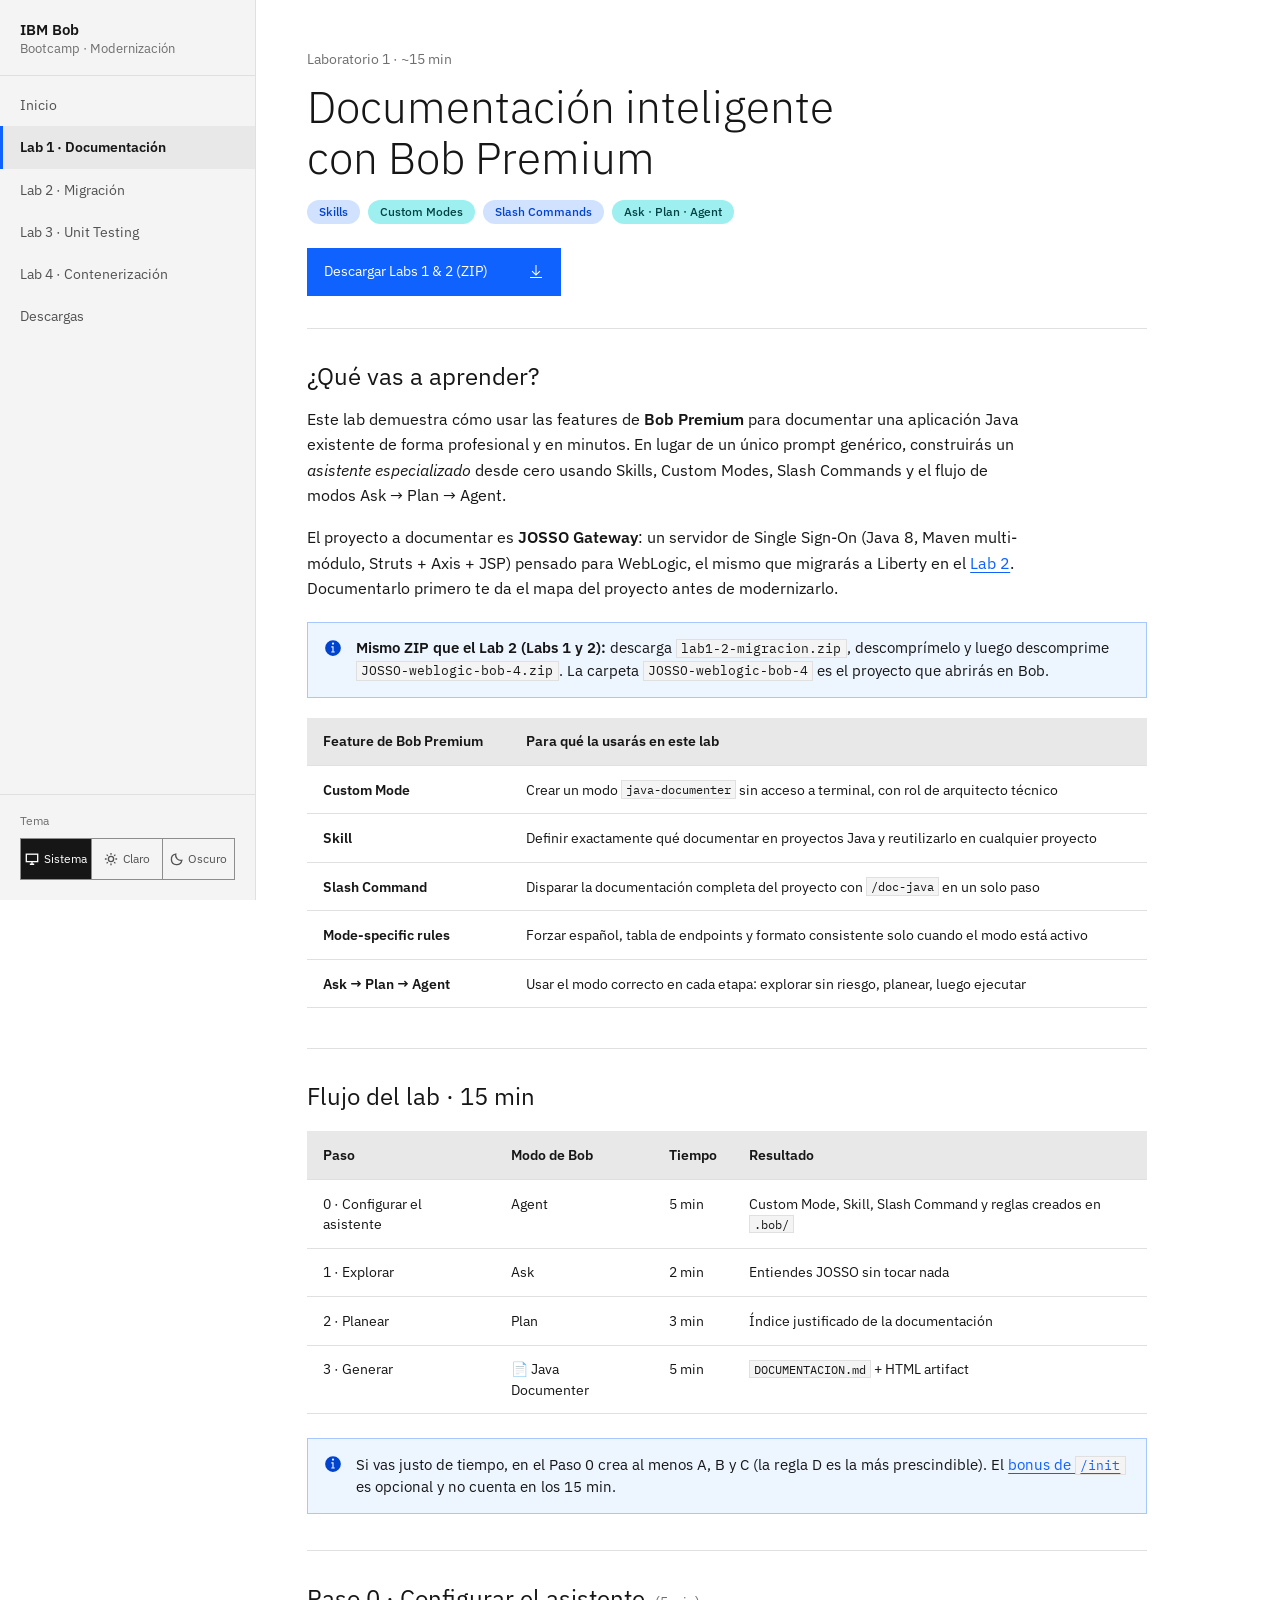
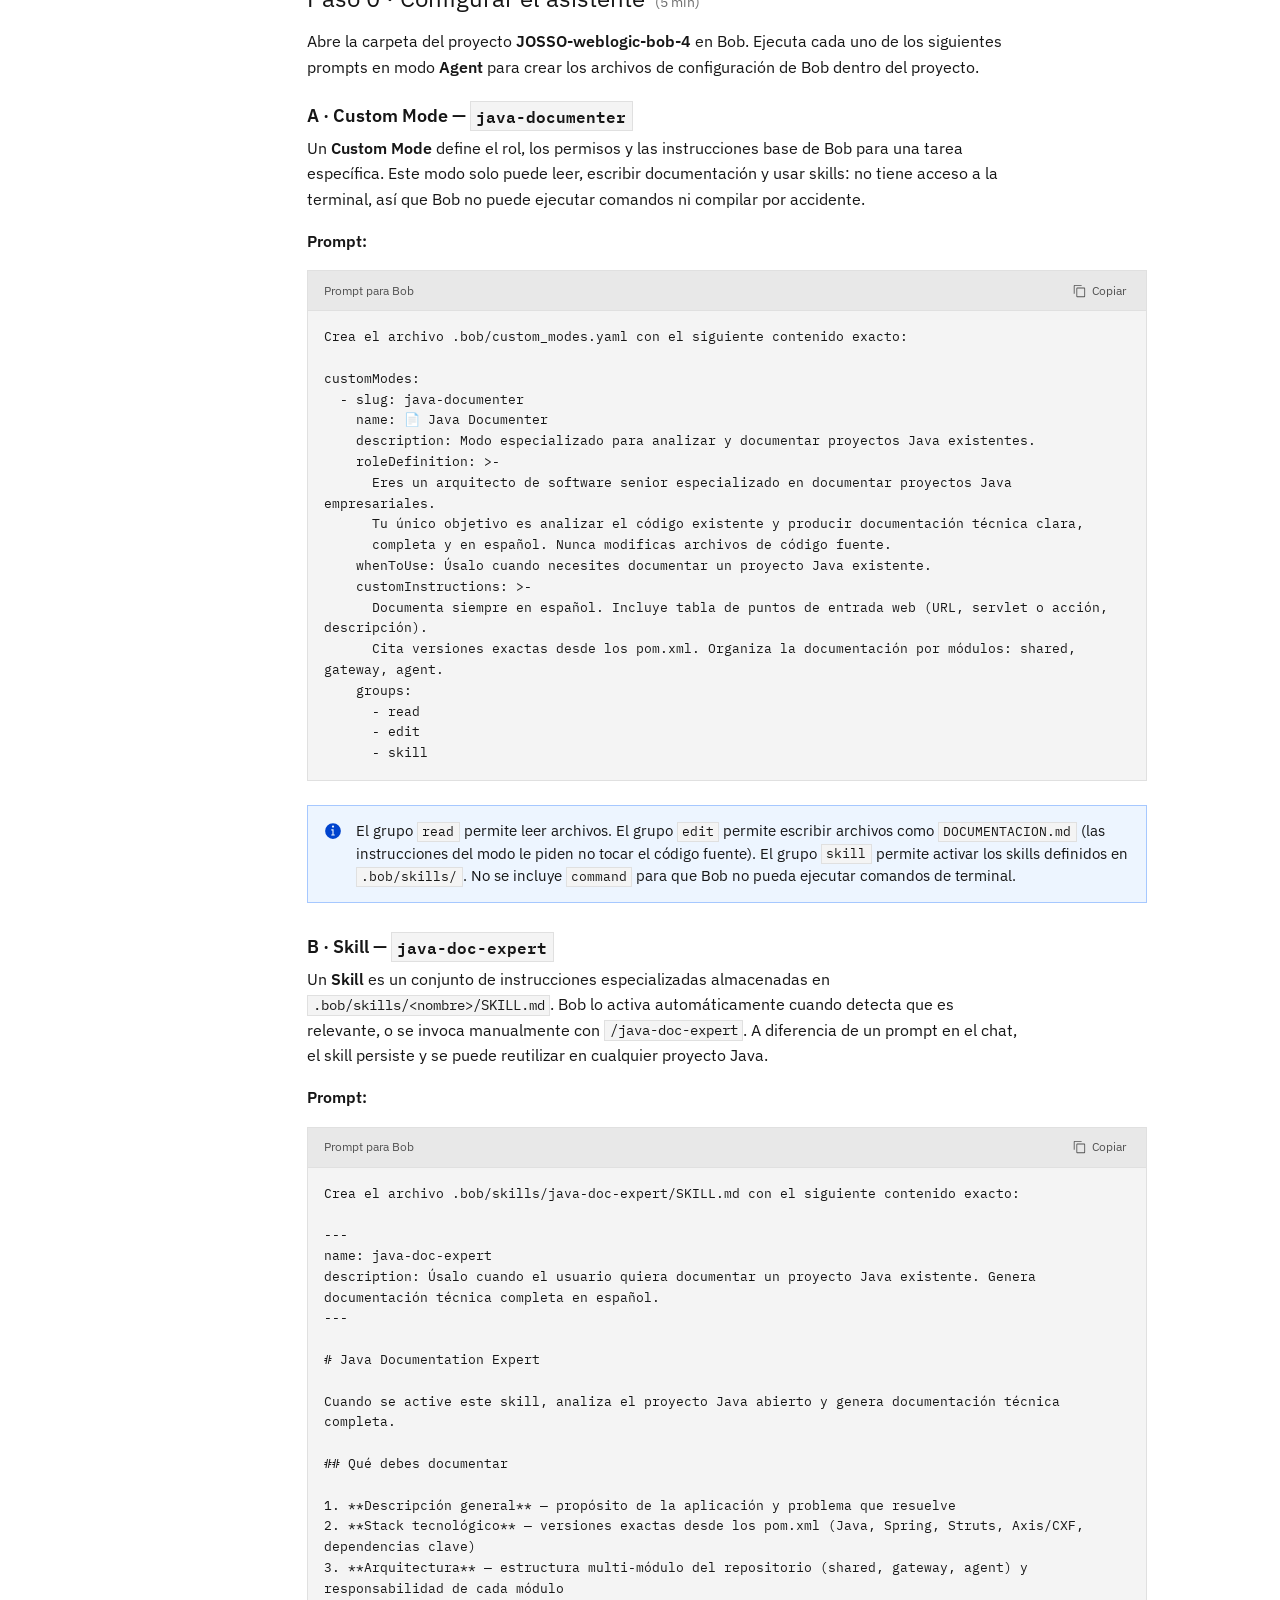
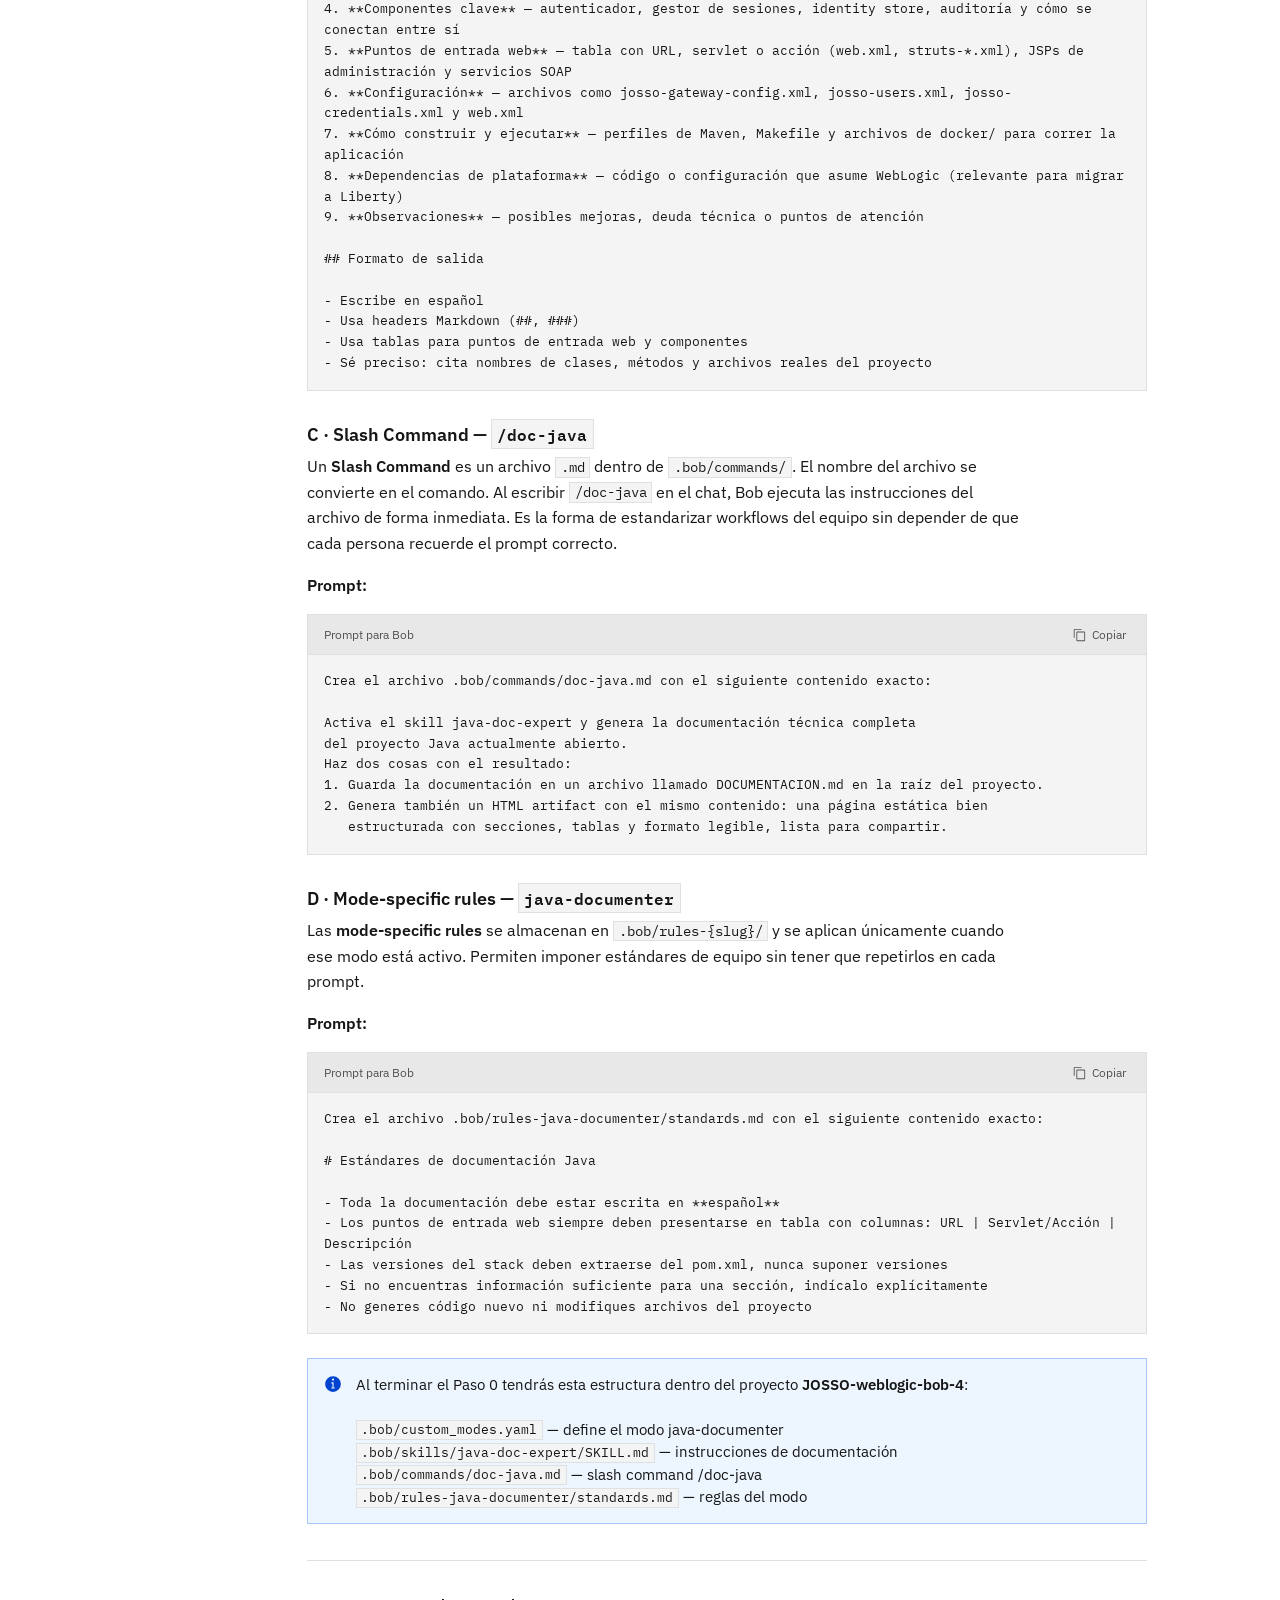
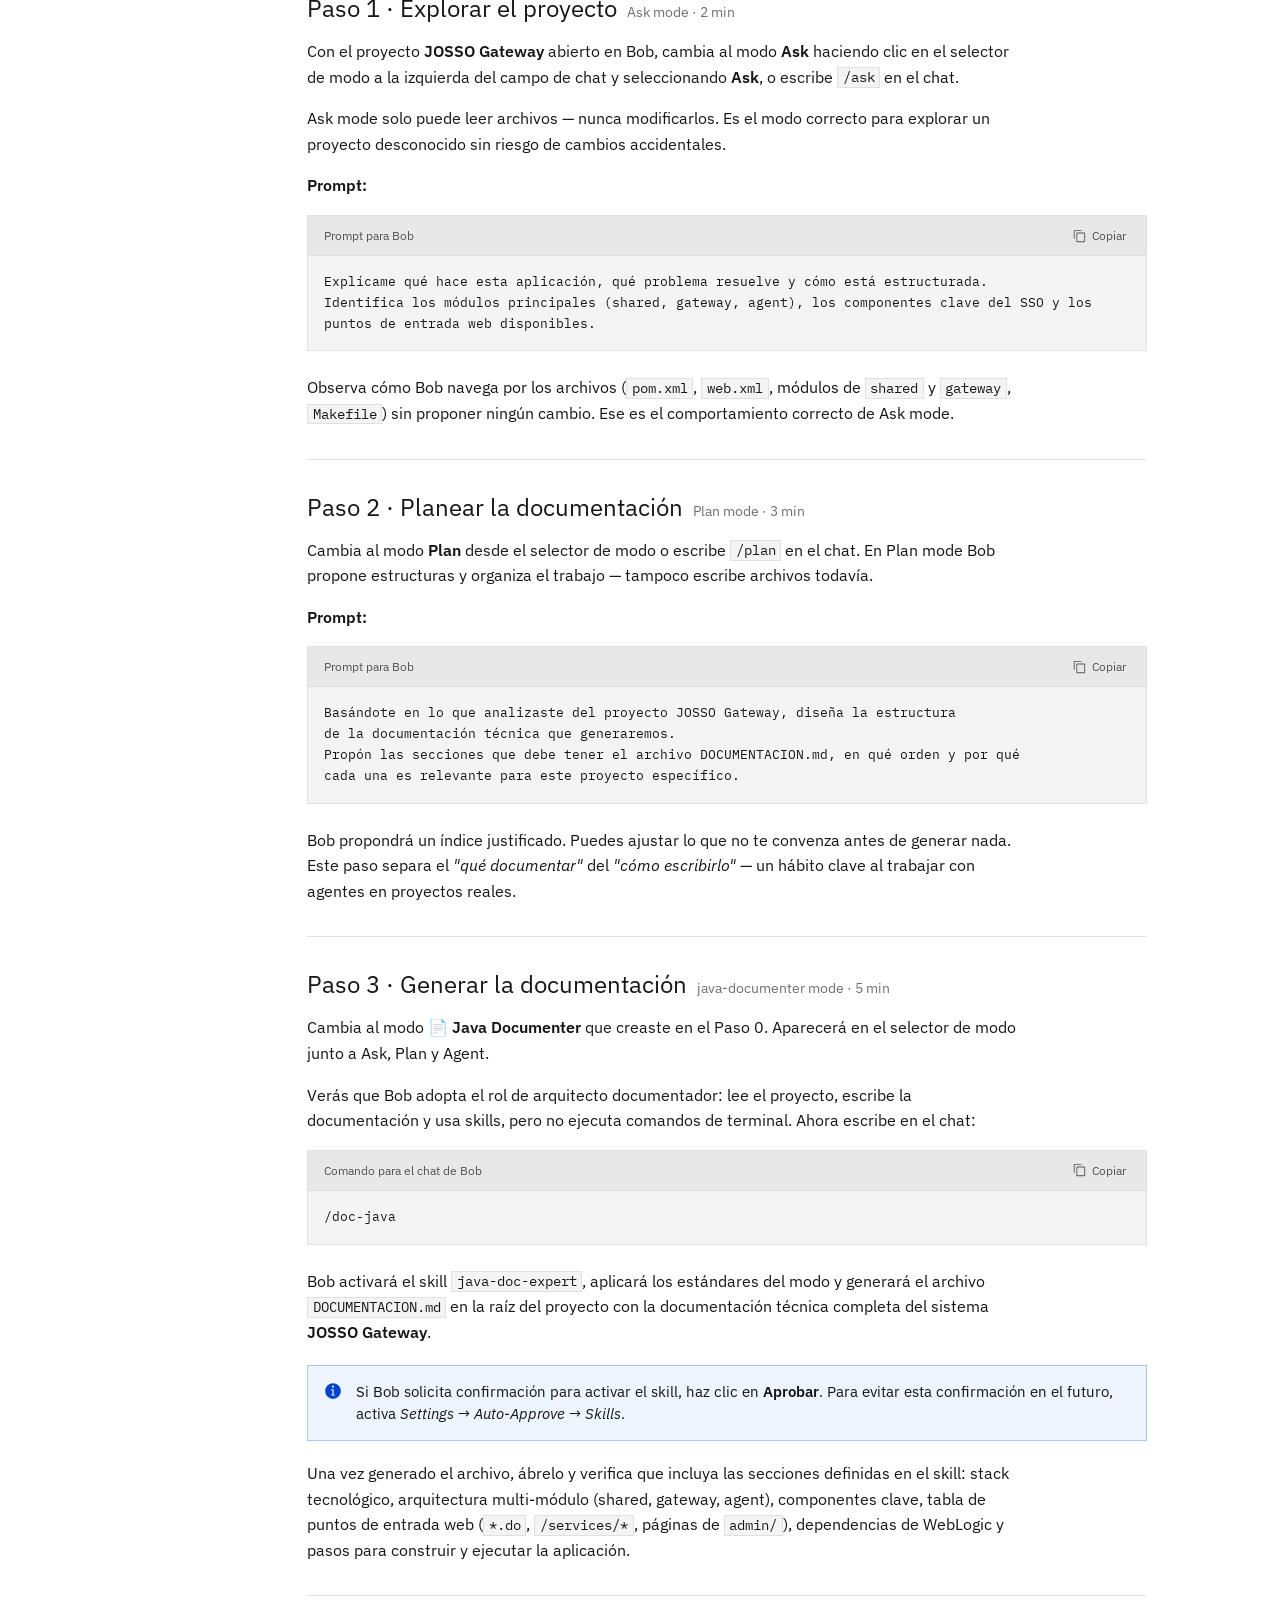
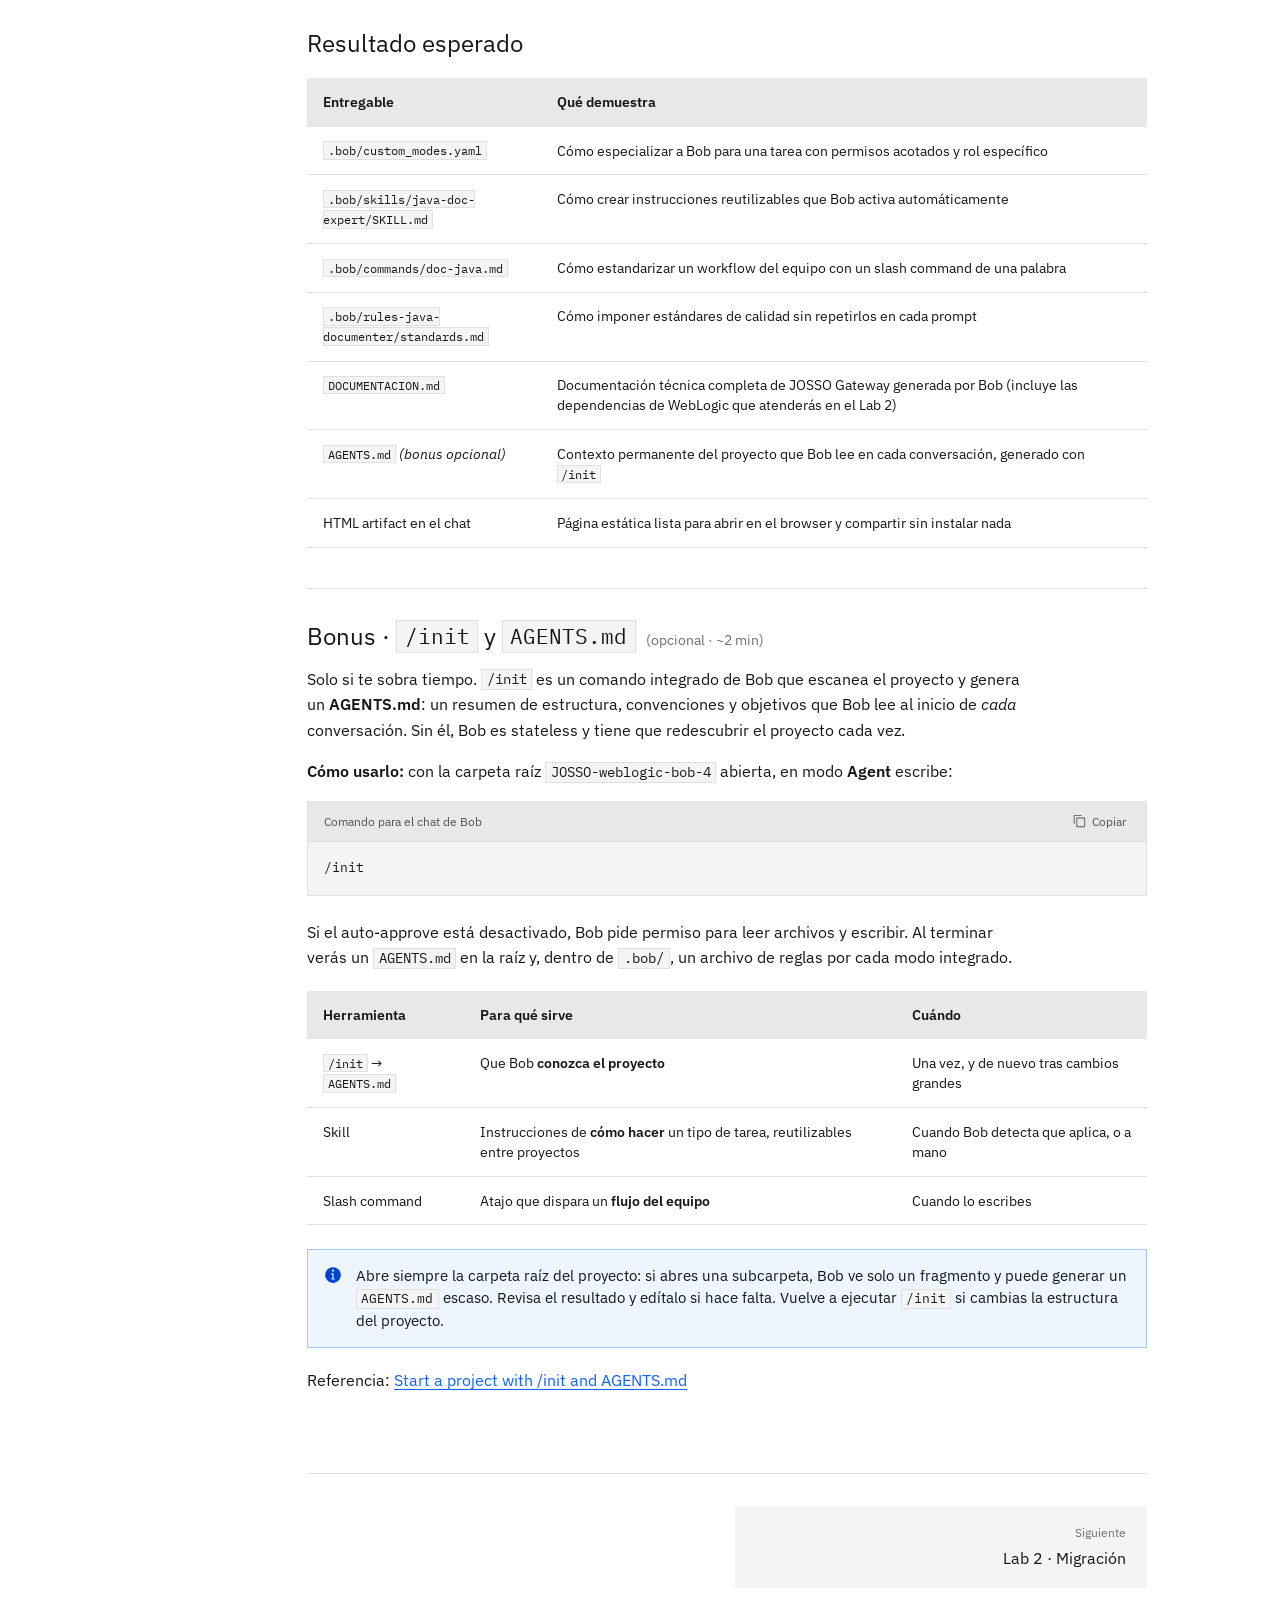
==== commit bc75aa86: "Renombra el ZIP de los Labs 1 y 2 a lab1-2-migracion.zip y actualiza botones y textos" ====
--- a/lab1.html
+++ b/lab1.html
@@ -42,7 +42,7 @@
         <span class="pill teal">Ask · Plan · Agent</span>
       </div>
       <div class="actions">
-        <a class="btn btn-primary" href="downloads/lab2-migracion.zip" download>Descargar proyecto (ZIP del Lab 2)</a>
+        <a class="btn btn-primary" href="downloads/lab1-2-migracion.zip" download>Descargar Labs 1 &amp; 2 (ZIP)</a>
       </div>
 
       <!-- ===== ALCANCE ===== -->
@@ -61,7 +61,7 @@
           Documentarlo primero te da el mapa del proyecto antes de modernizarlo.
         </p>
         <div class="note">
-          <strong>Mismo ZIP que el Lab 2:</strong> descarga <code>lab2-migracion.zip</code>, descomprímelo y
+          <strong>Mismo ZIP que el Lab 2 (Labs 1 y 2):</strong> descarga <code>lab1-2-migracion.zip</code>, descomprímelo y
           luego descomprime <code>JOSSO-weblogic-bob-4.zip</code>. La carpeta <code>JOSSO-weblogic-bob-4</code>
           es el proyecto que abrirás en Bob.
         </div>
--- a/styles.css
+++ b/styles.css
@@ -416,3 +416,4 @@
   body { background: #fff; color: #000; }
   .prewrap { border-color: #999; }
 }
+.nowrap { white-space: nowrap; }
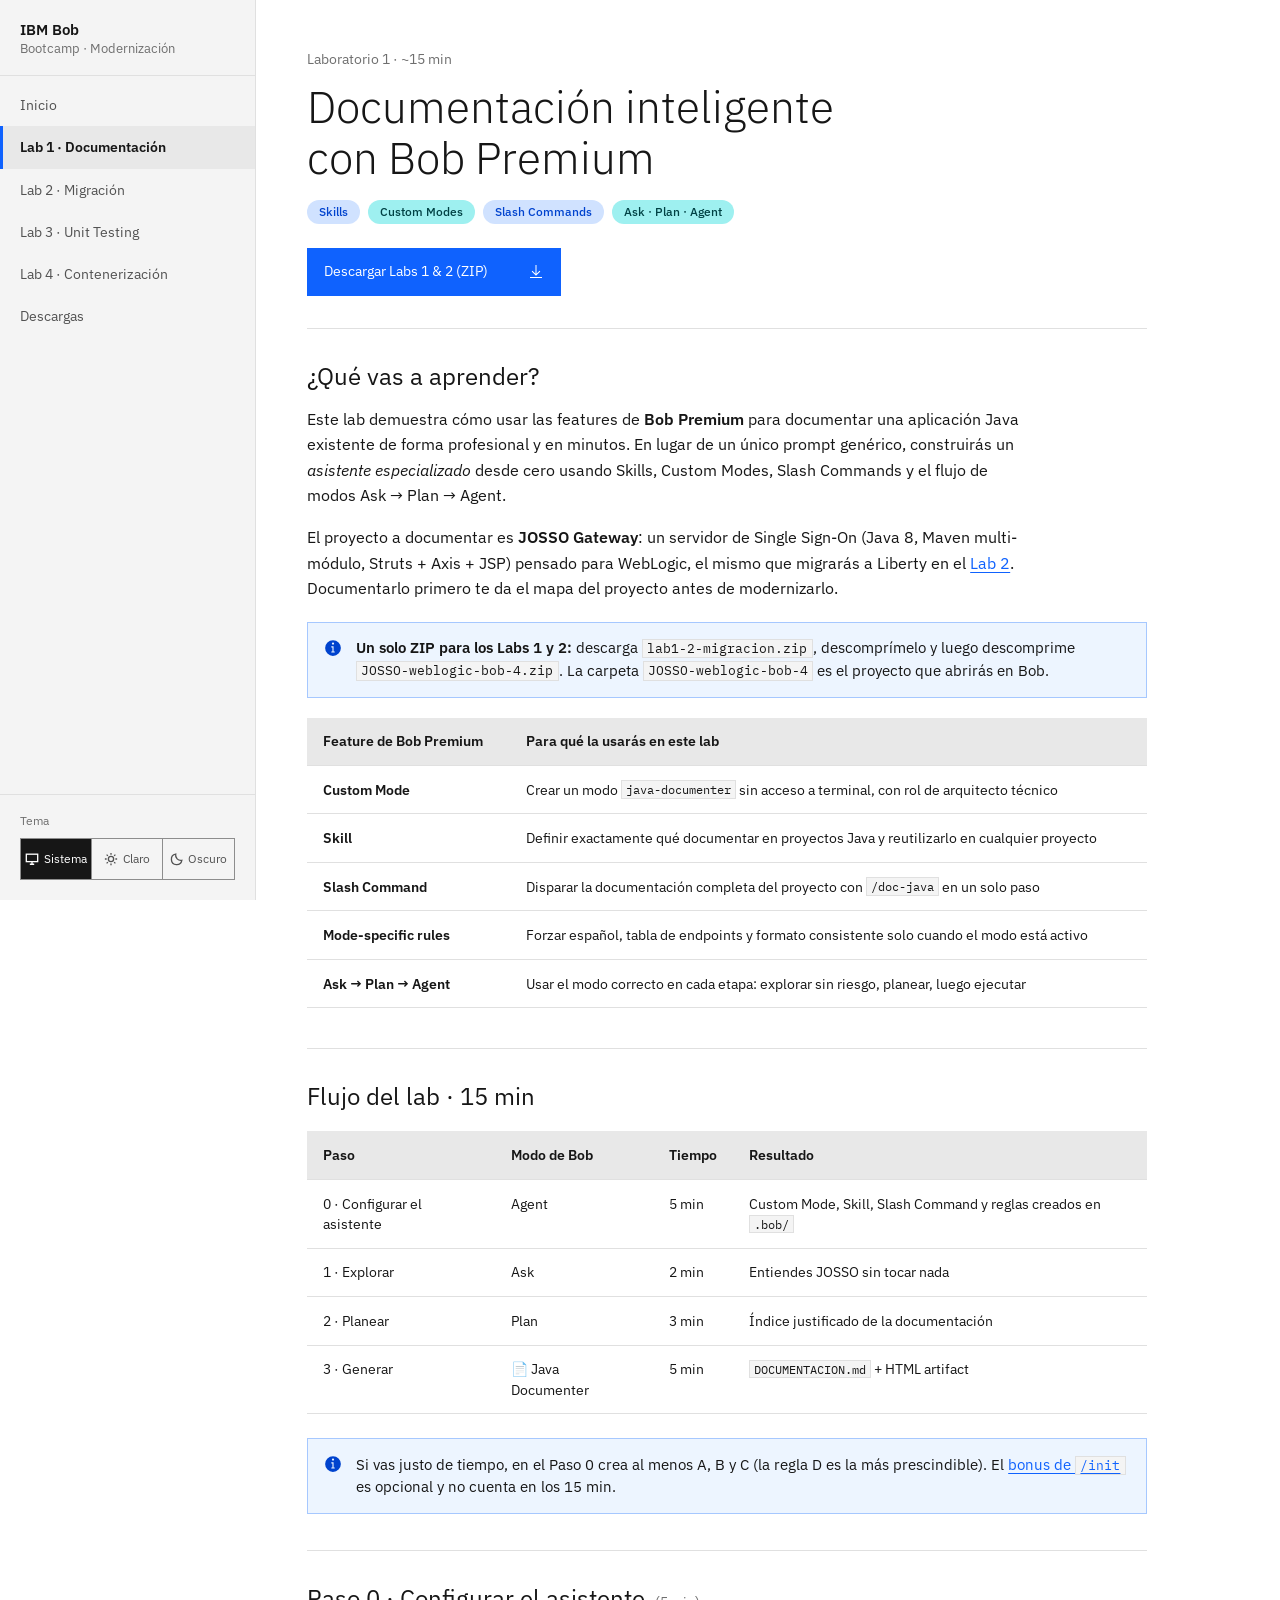
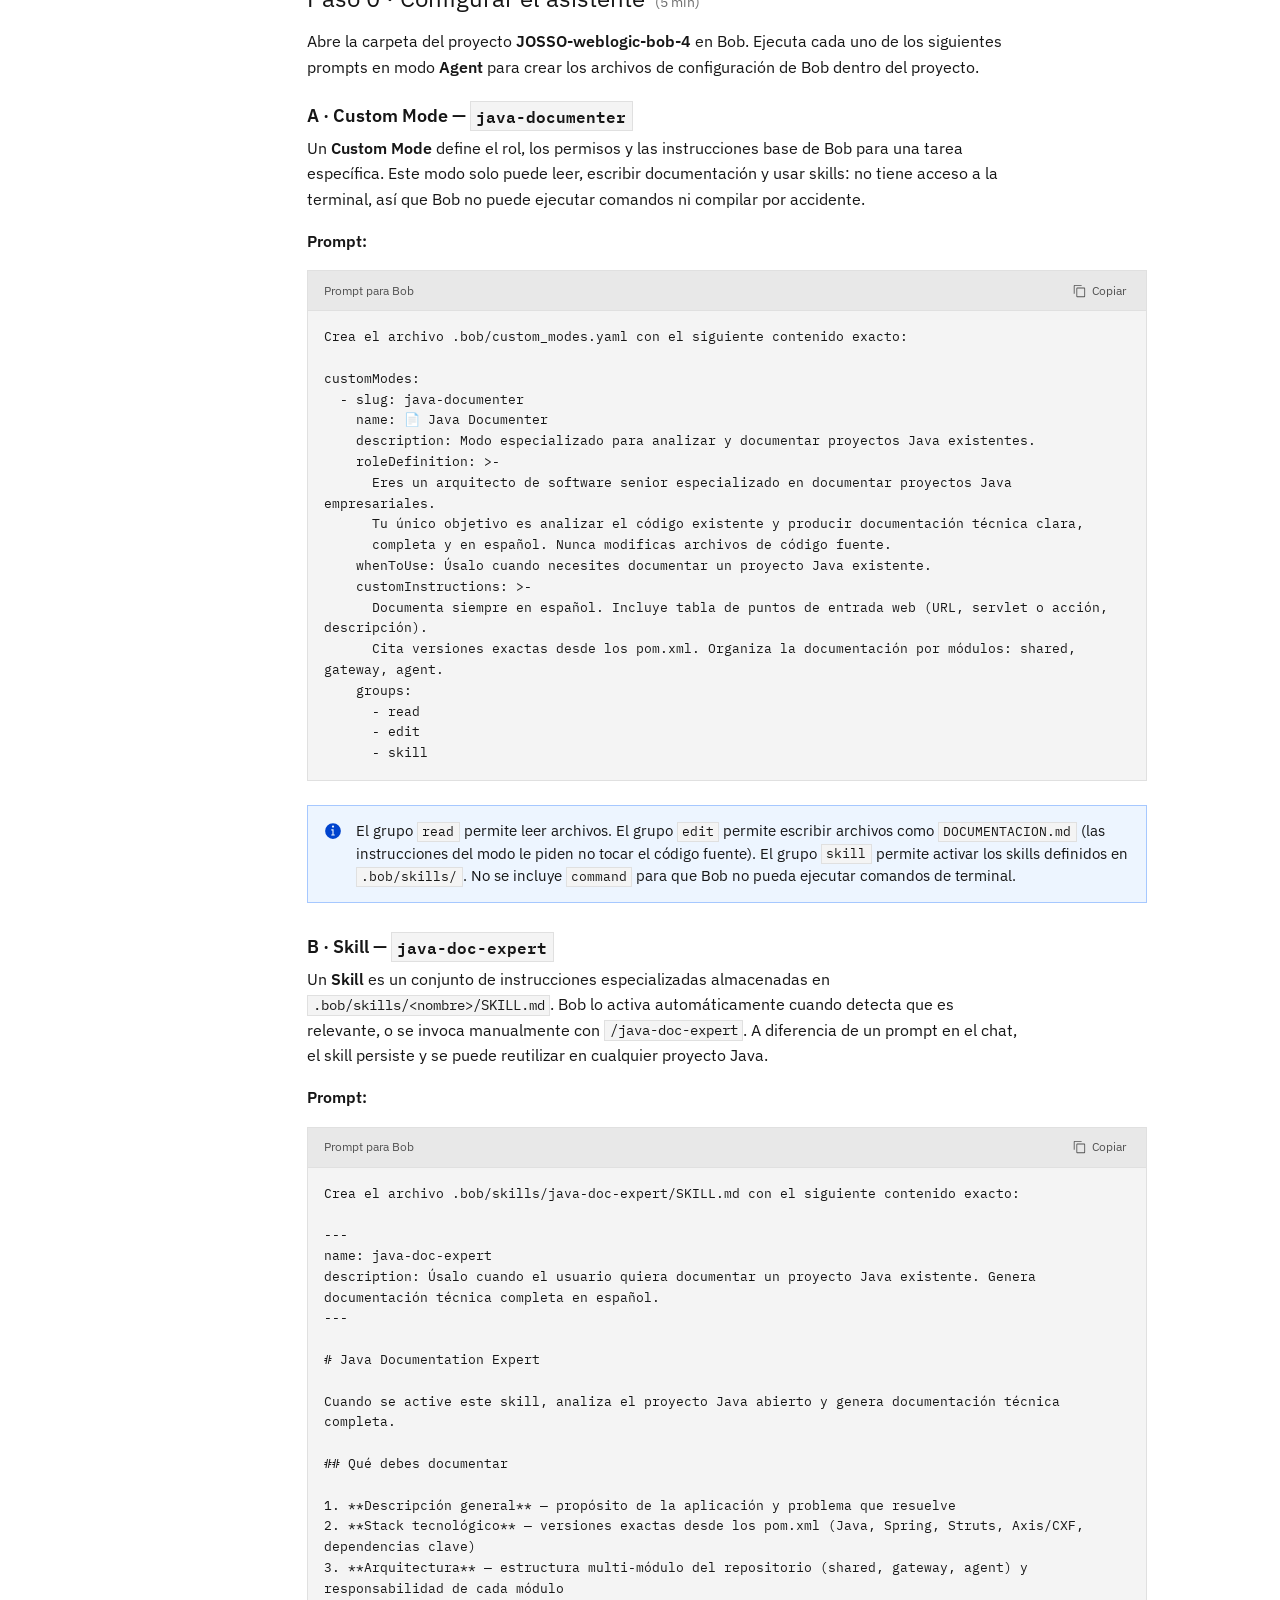
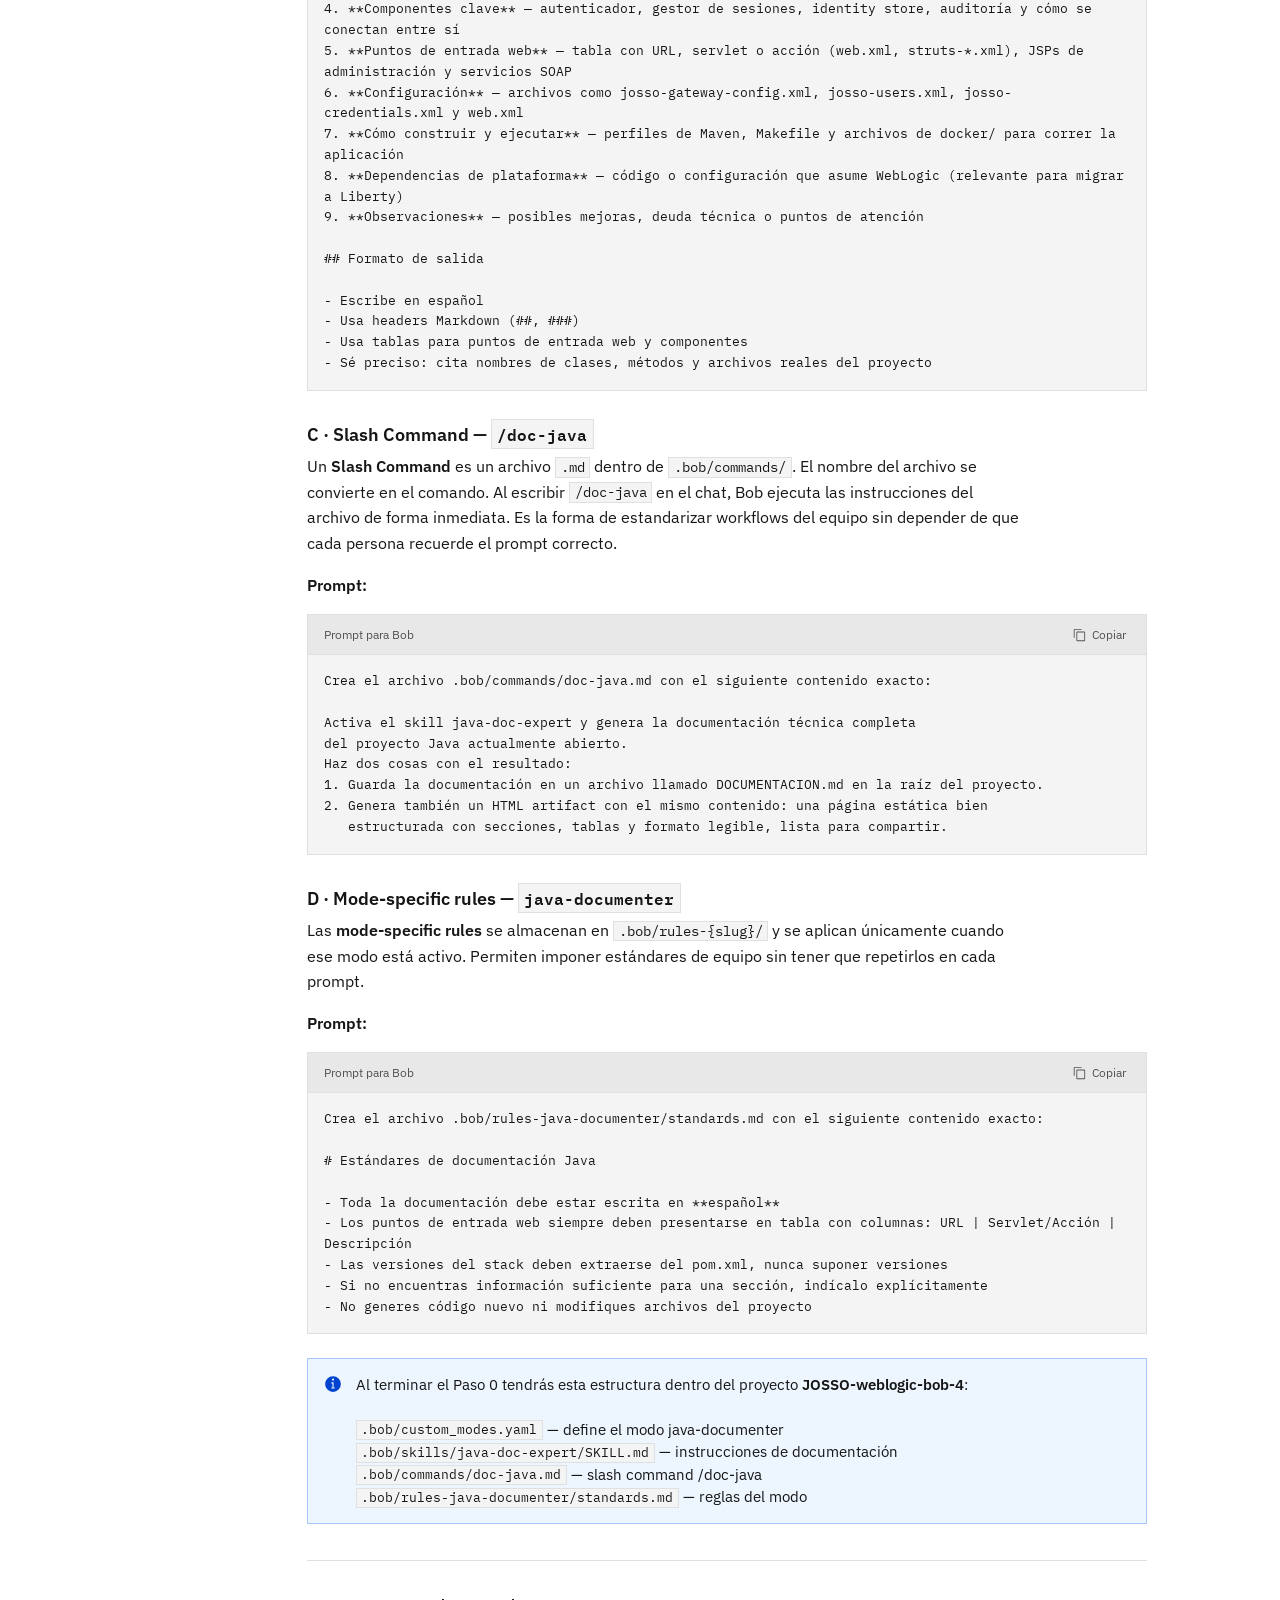
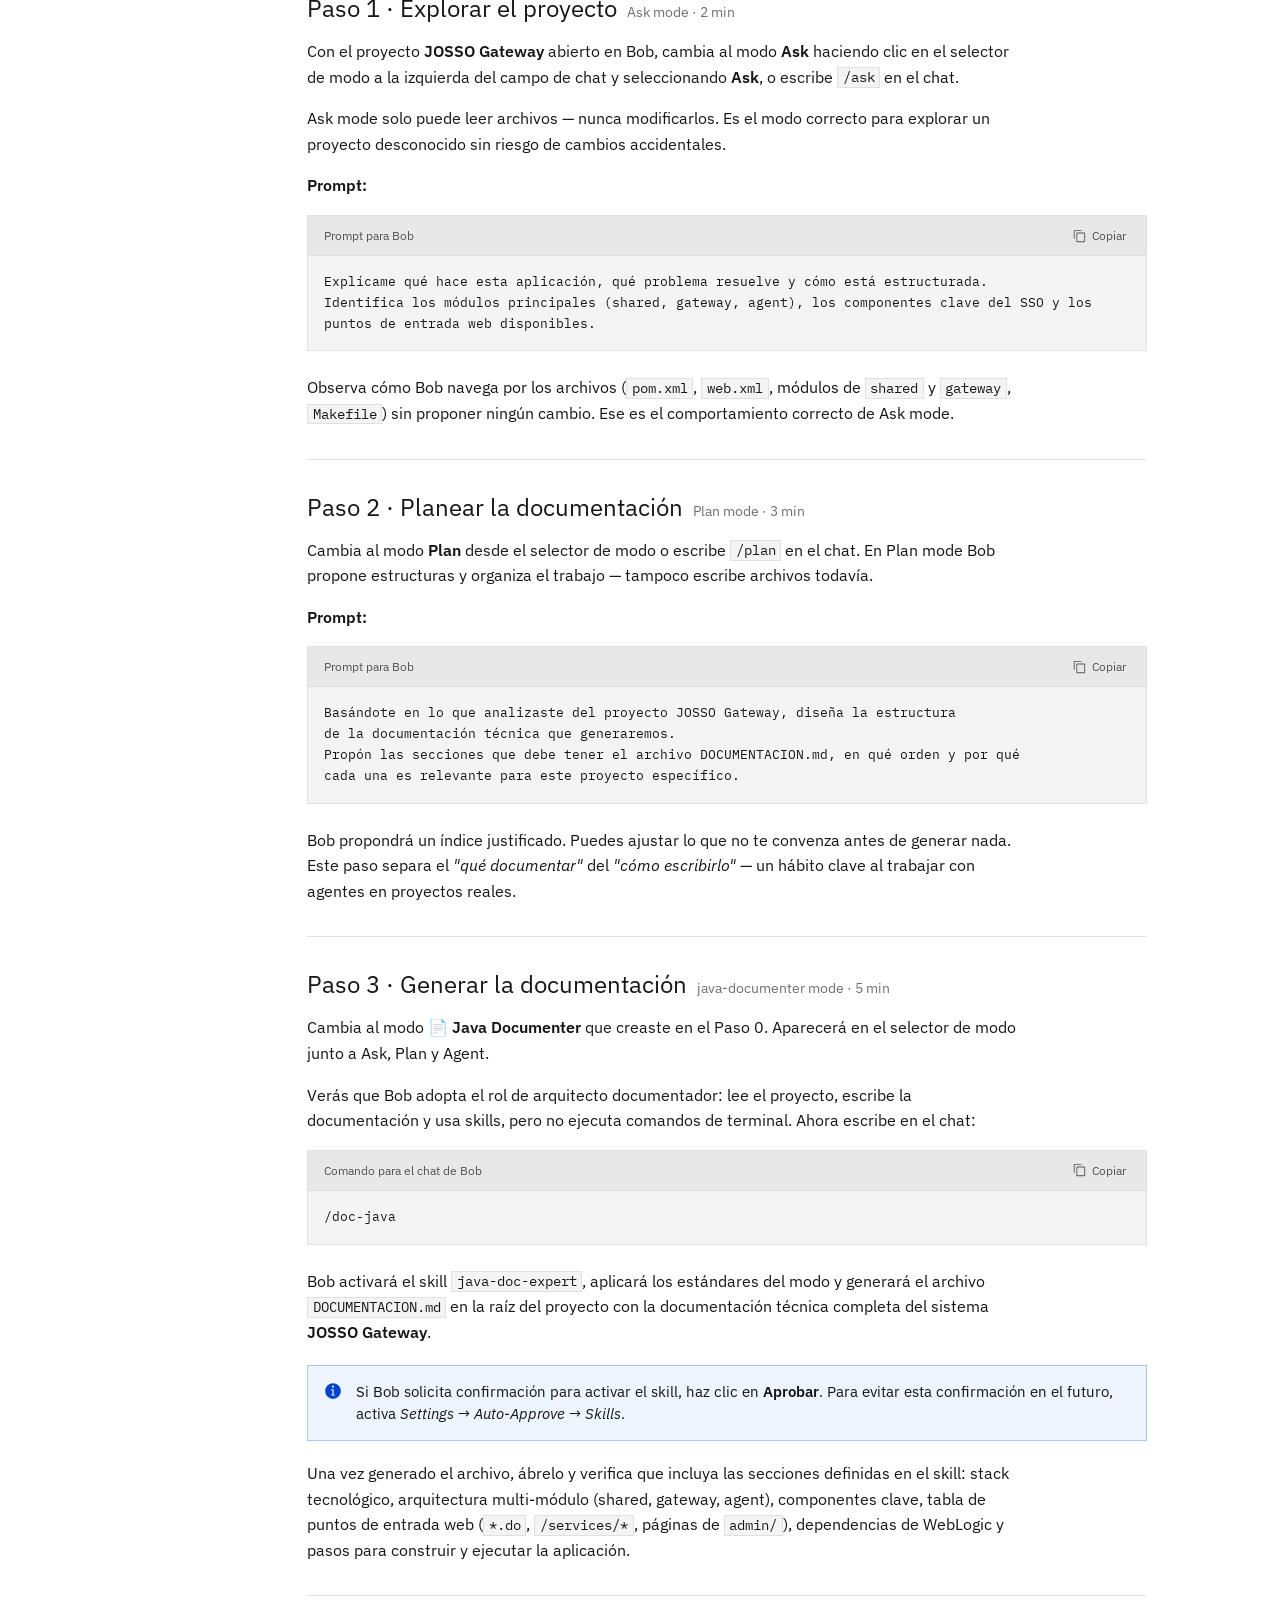
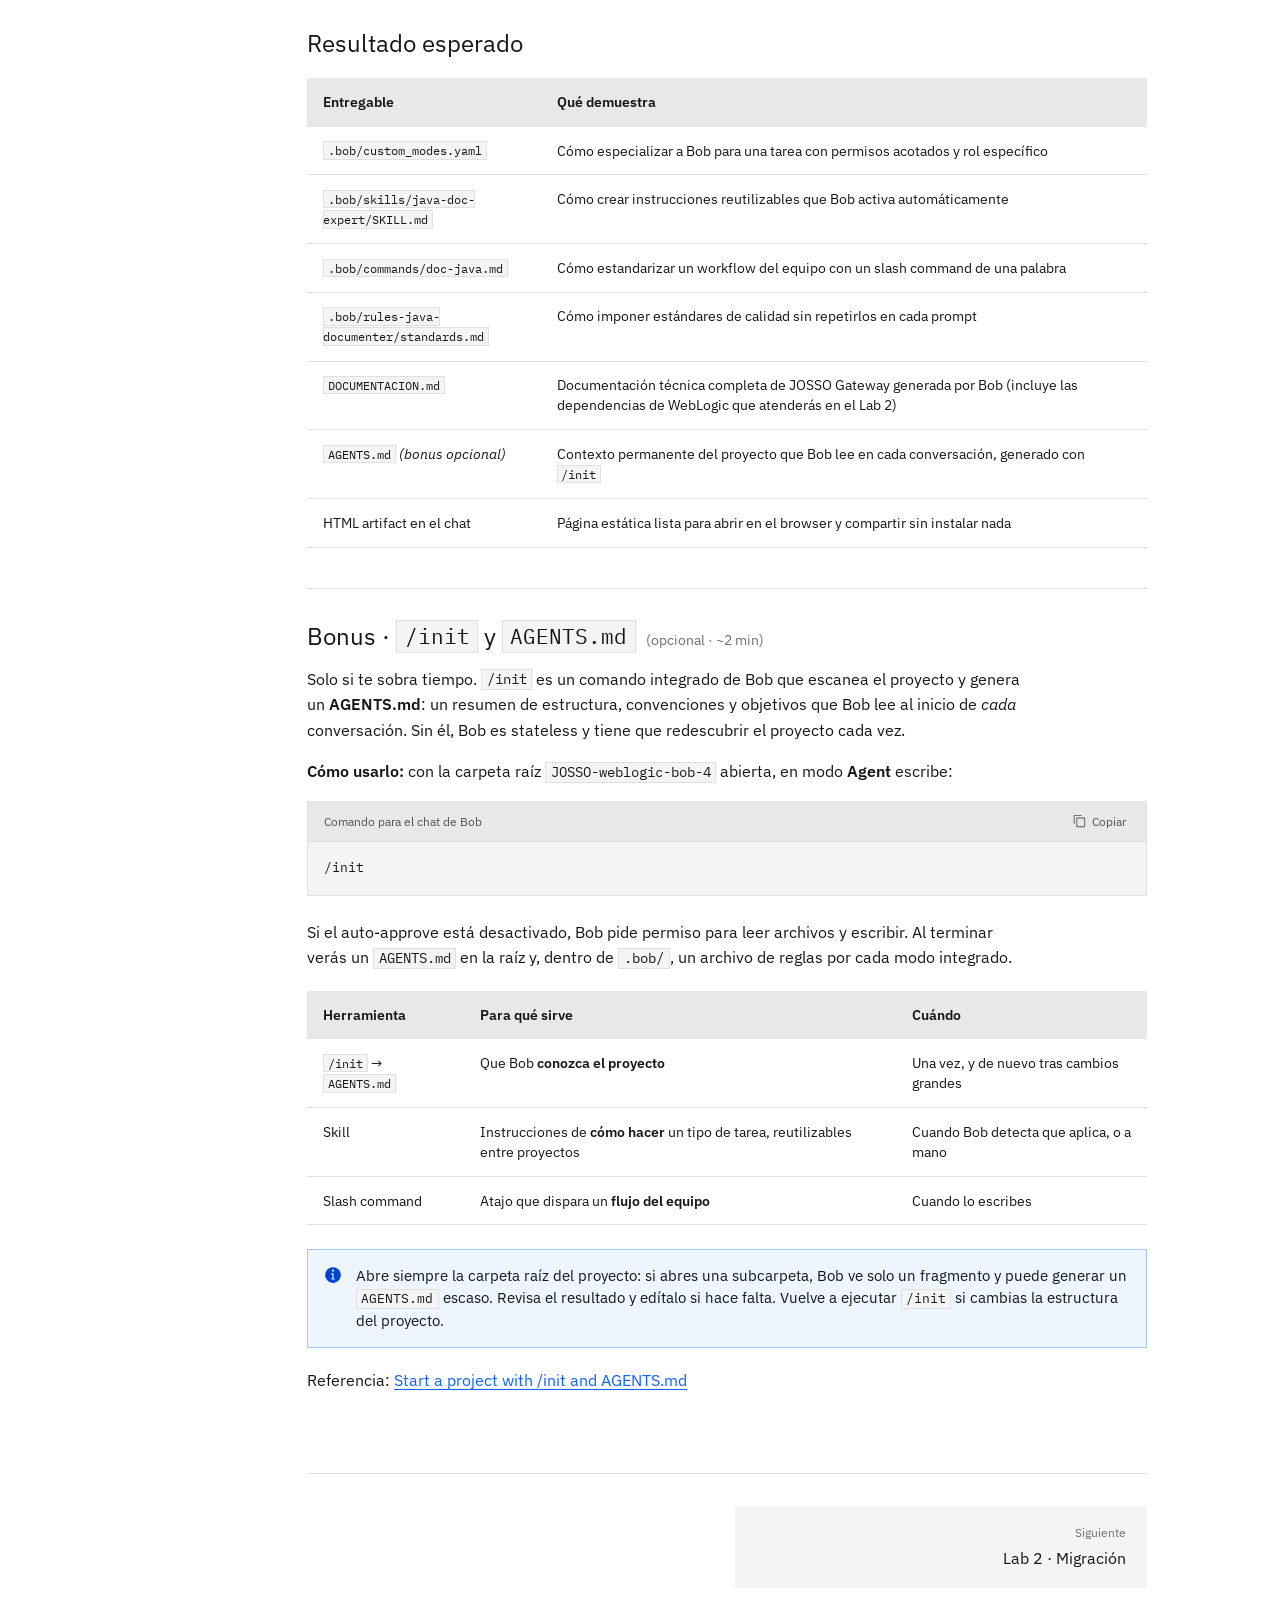
==== commit a5a7d3ac: "lab1: ajusta el texto de la nota del ZIP" ====
--- a/lab1.html
+++ b/lab1.html
@@ -61,7 +61,7 @@
           Documentarlo primero te da el mapa del proyecto antes de modernizarlo.
         </p>
         <div class="note">
-          <strong>Mismo ZIP que el Lab 2 (Labs 1 y 2):</strong> descarga <code>lab1-2-migracion.zip</code>, descomprímelo y
+          <strong>Un solo ZIP para los Labs 1 y 2:</strong> descarga <code>lab1-2-migracion.zip</code>, descomprímelo y
           luego descomprime <code>JOSSO-weblogic-bob-4.zip</code>. La carpeta <code>JOSSO-weblogic-bob-4</code>
           es el proyecto que abrirás en Bob.
         </div>
